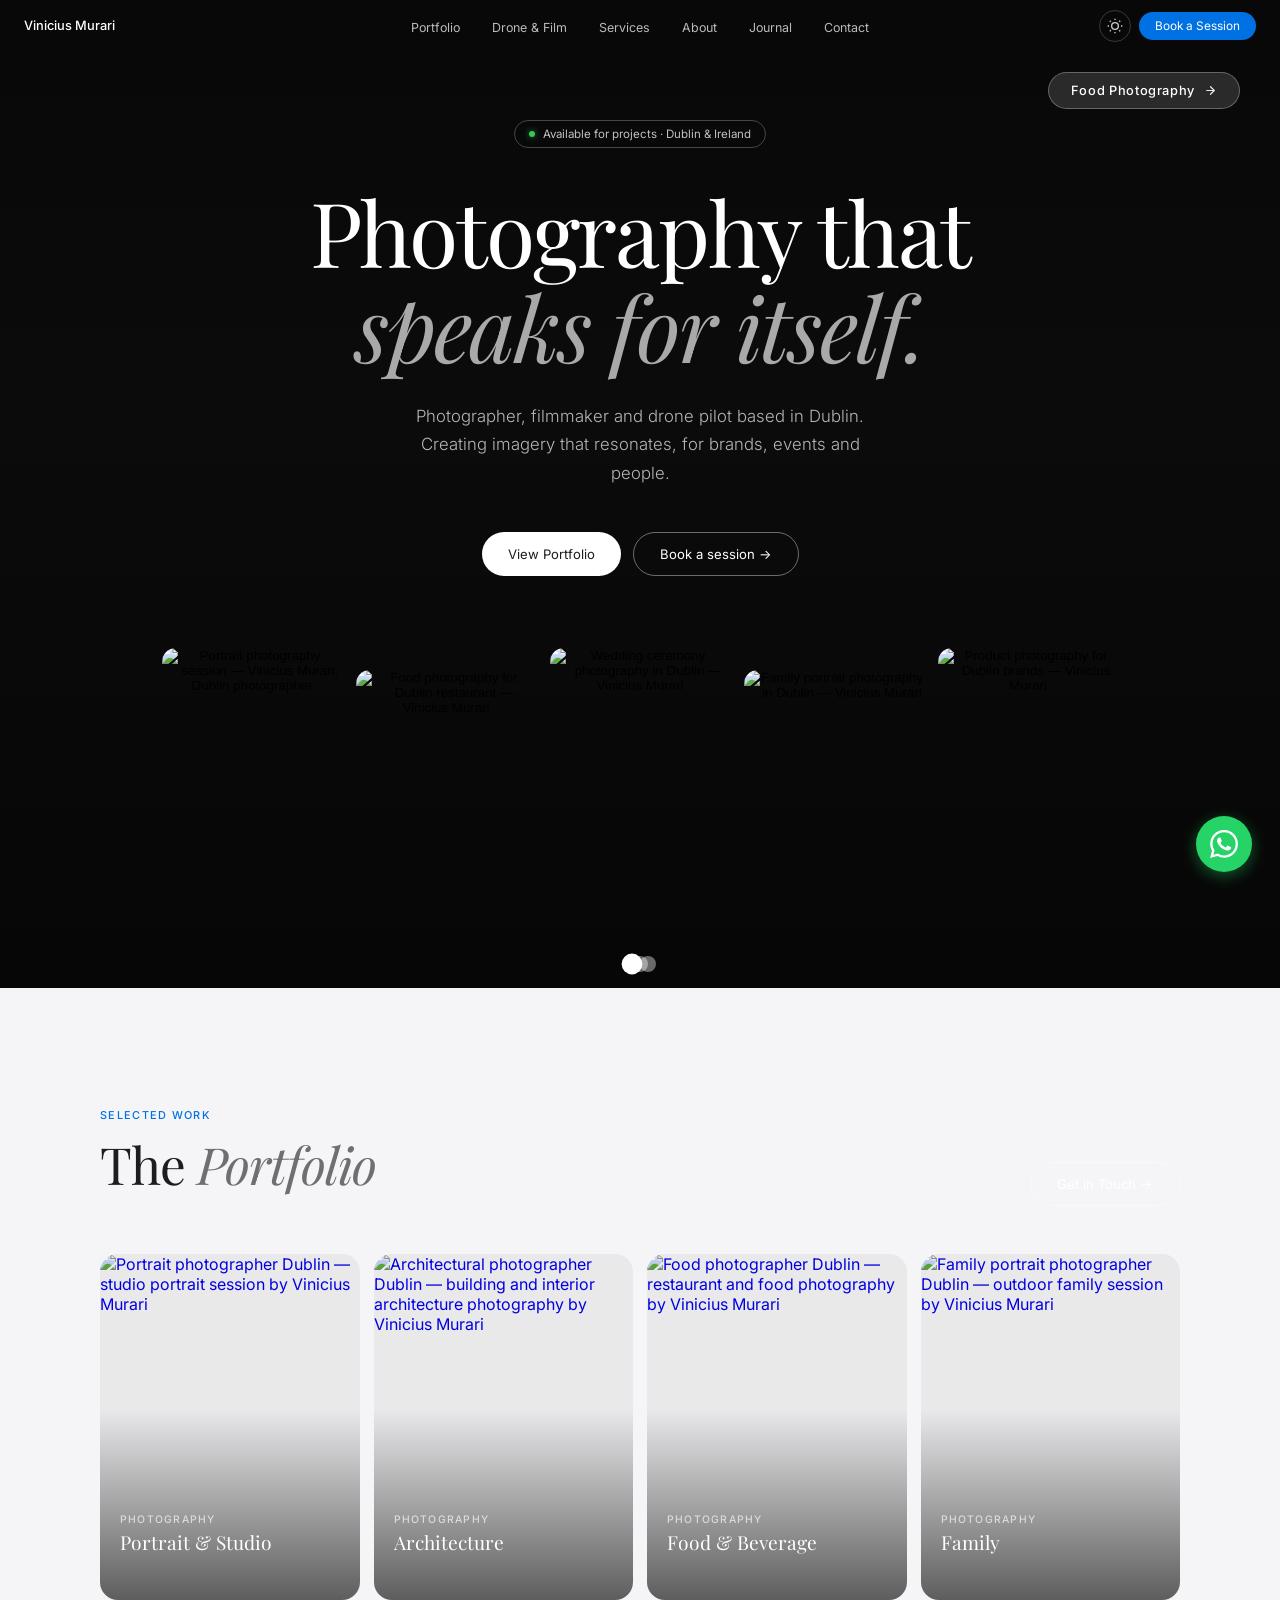
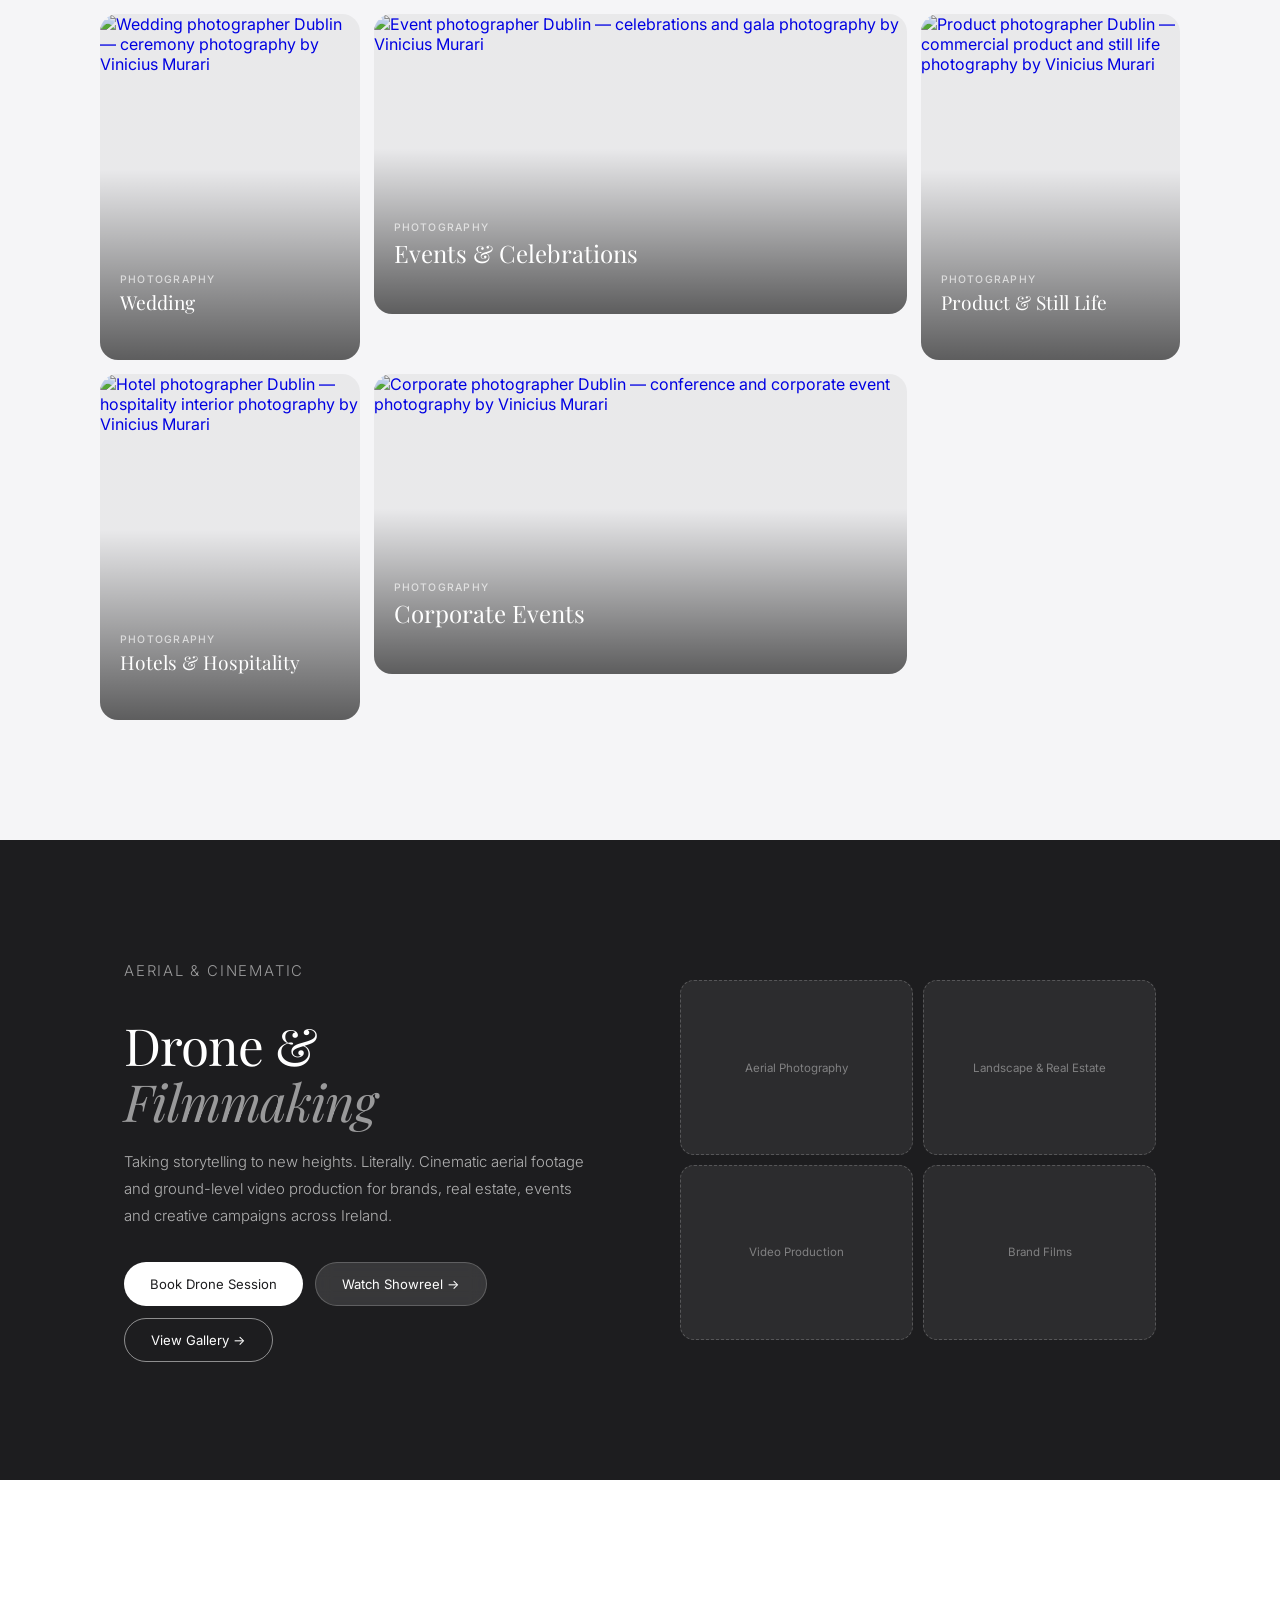
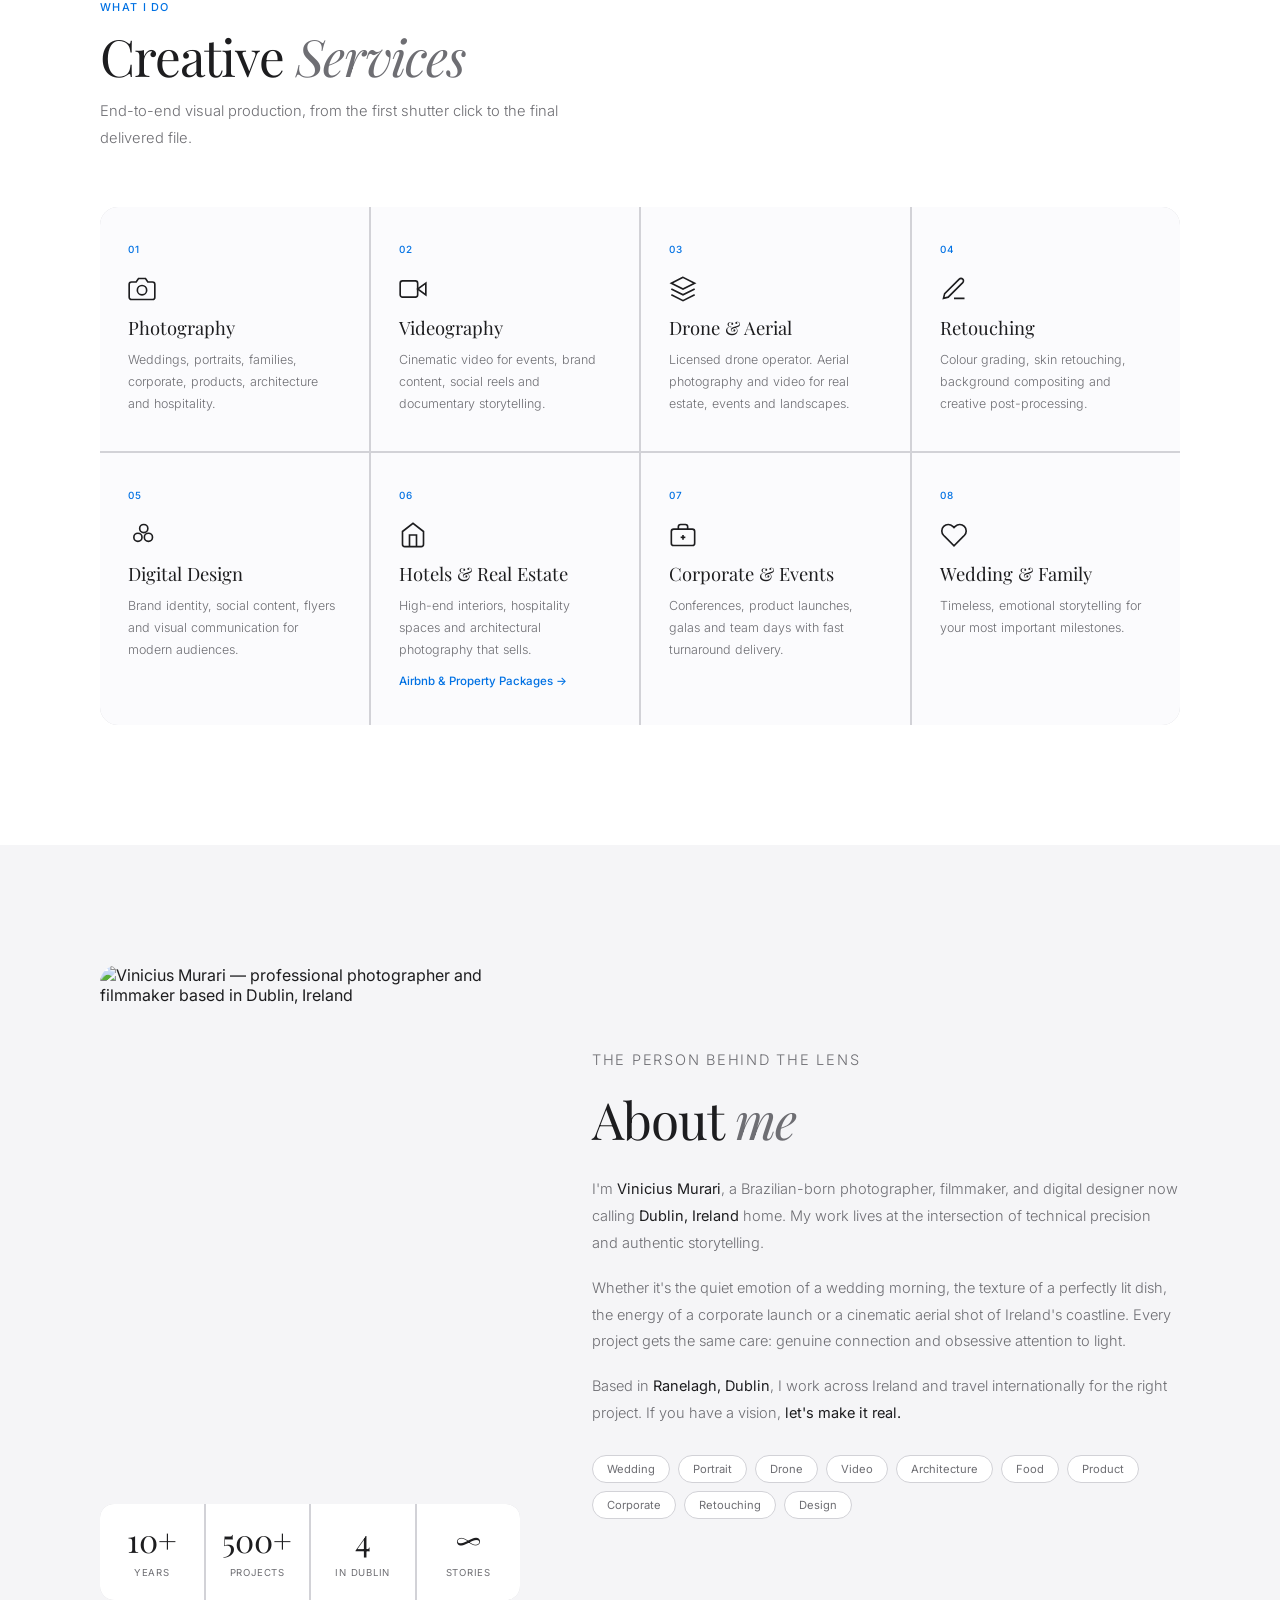
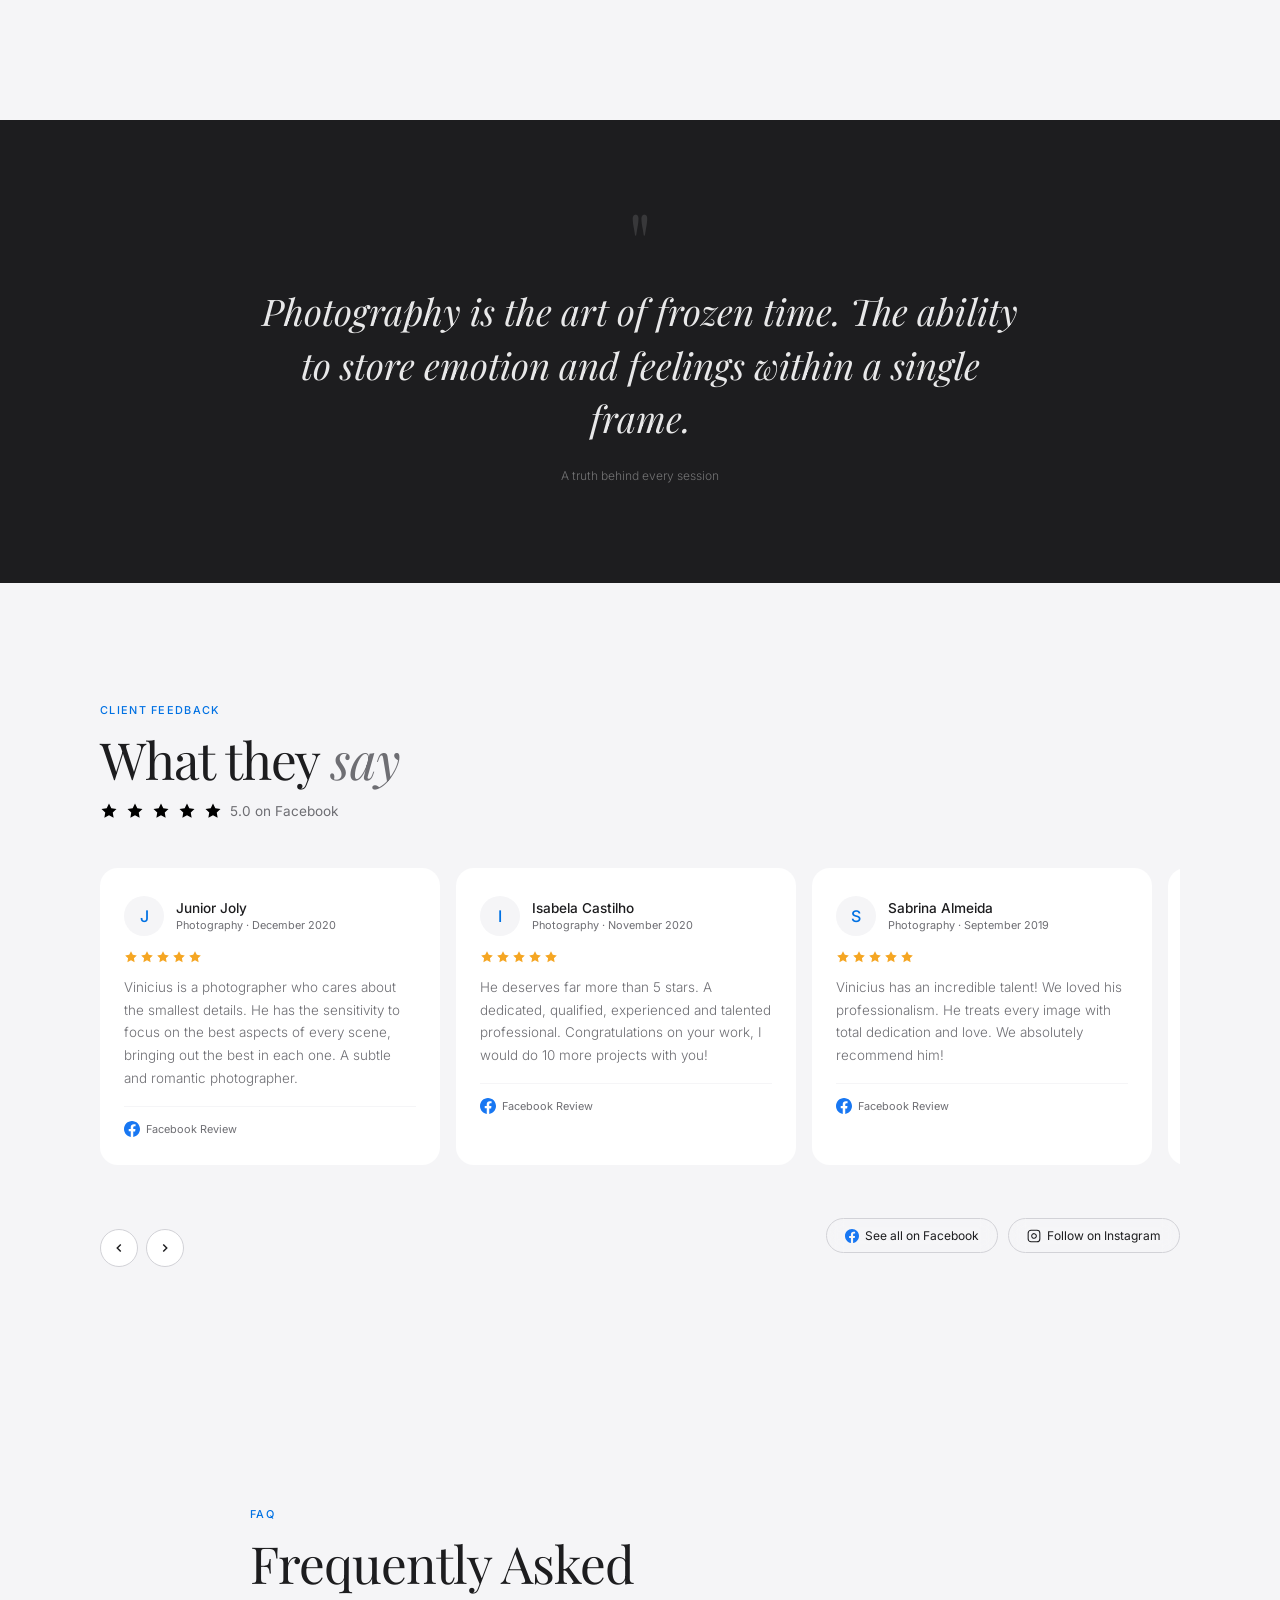
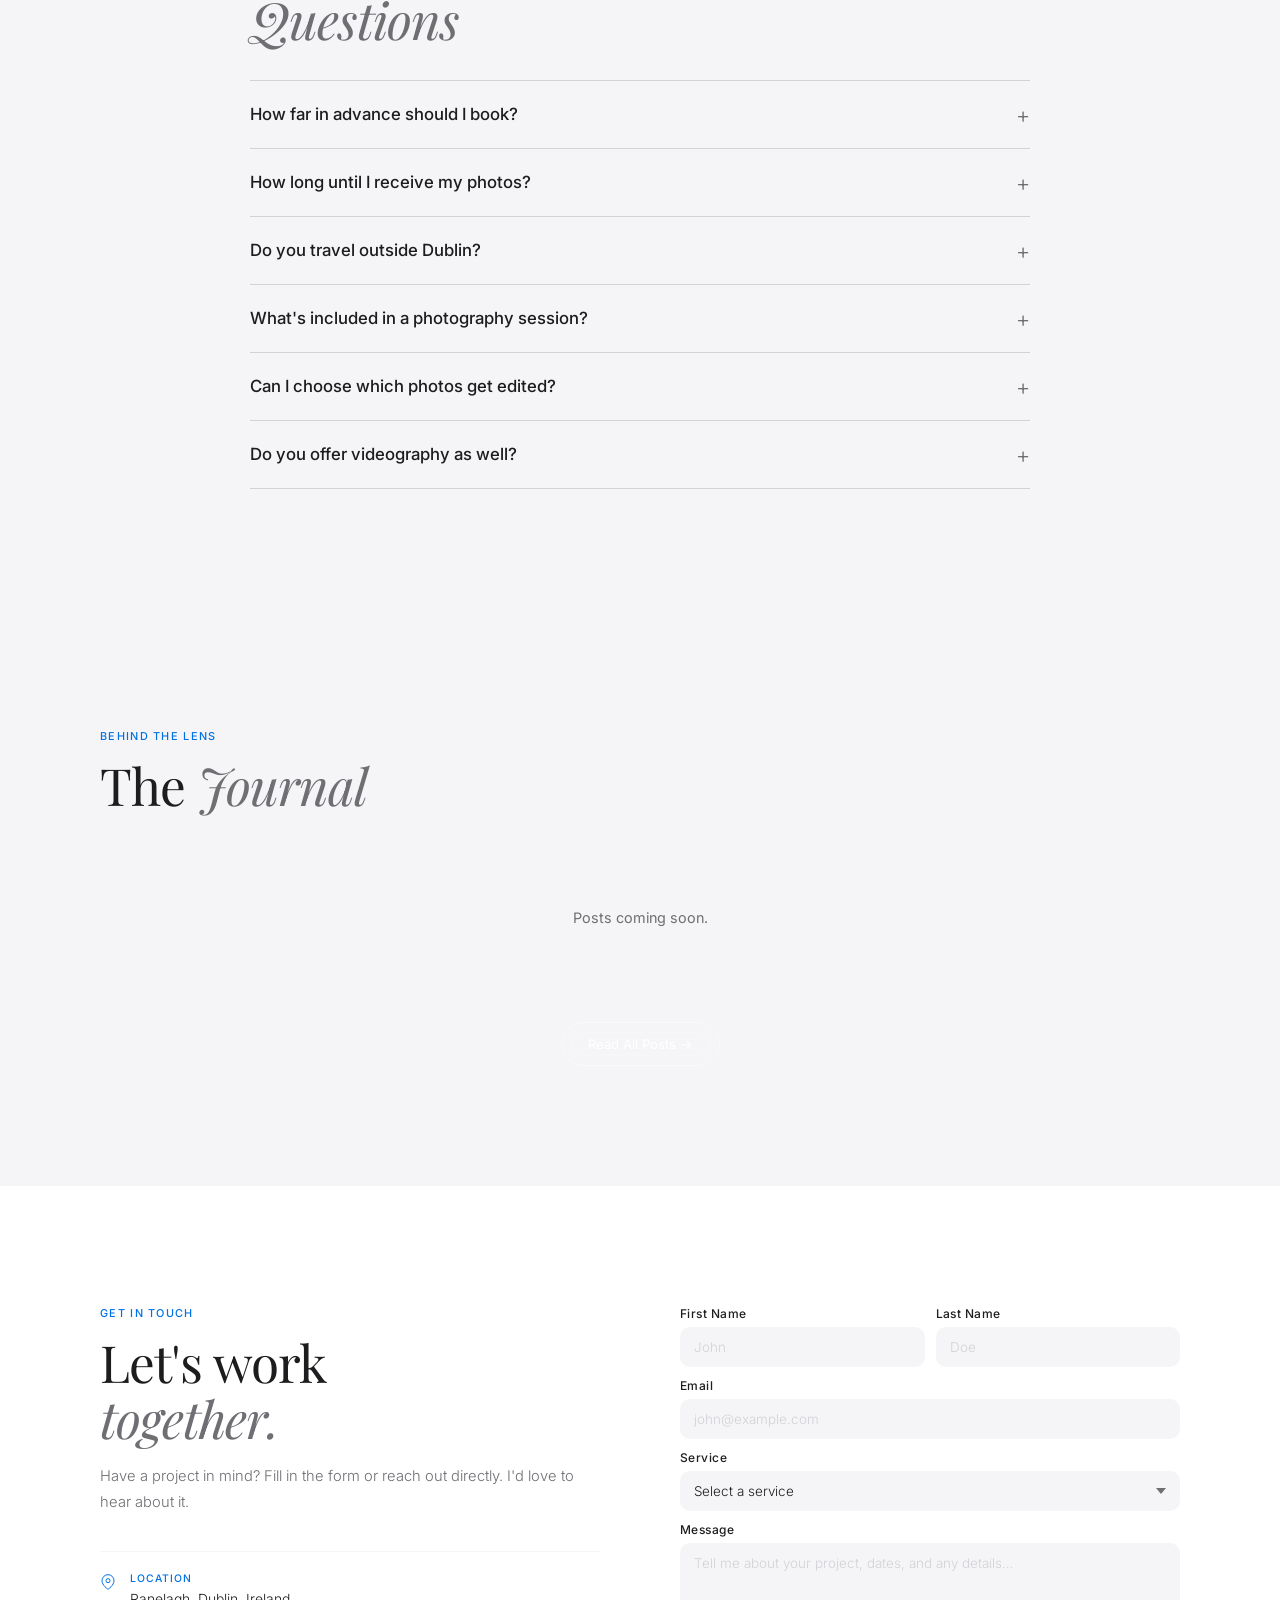
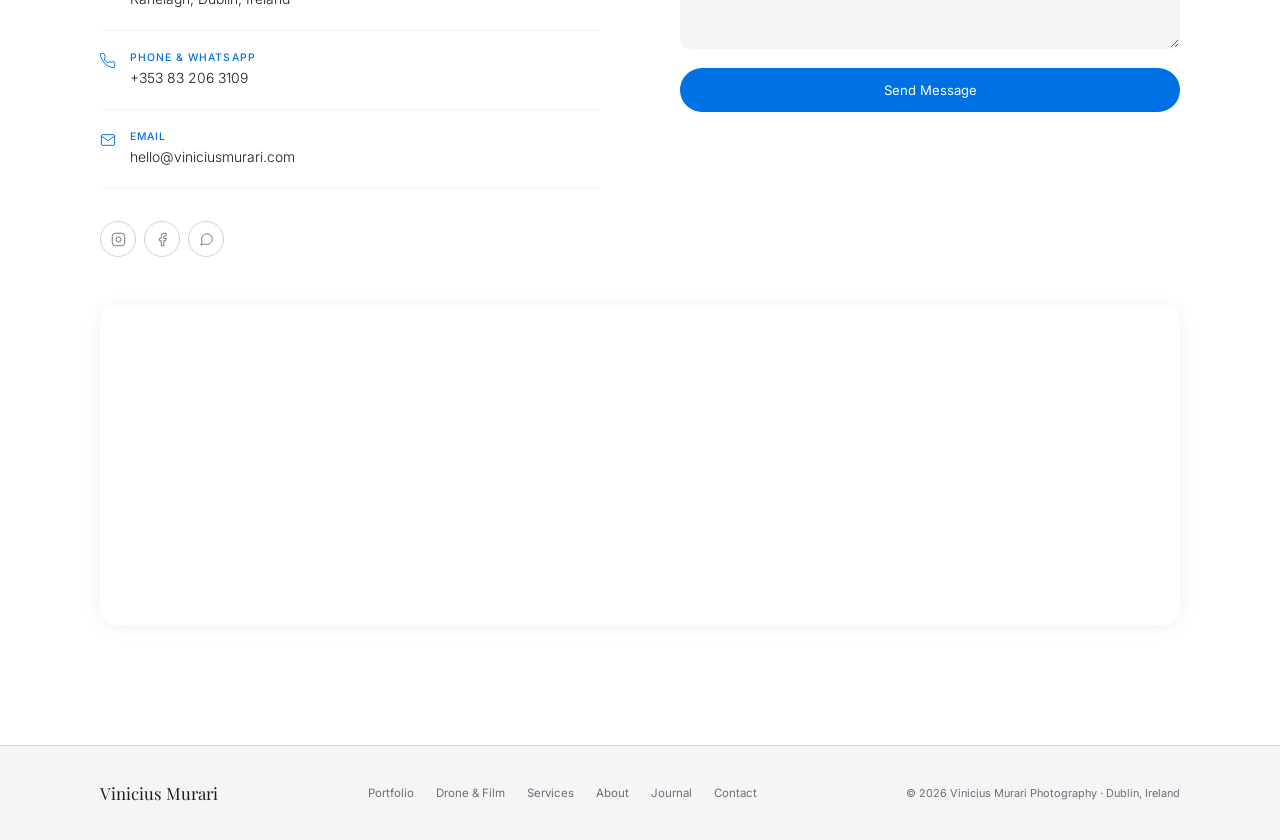
==== index.html @ aee2b080 "fix: saveSettings posts to /api/settings to update settings.json; applyCategoryCover runs after __se" ====
<!DOCTYPE html>
<html lang="en-IE">
<head>
  <meta charset="UTF-8"/>
  <meta name="viewport" content="width=device-width, initial-scale=1.0"/>
  <script>if(window.location.protocol==='file:')window.location.href='http://localhost:3000/'+window.location.hash;</script>

  <!-- ─── Primary SEO ─── -->
  <title>Portrait Photographer Dublin | Photography Services Ireland | Vinicius Murari</title>
  <meta name="description" content="Award-winning photographer in Dublin. Specialising in wedding photography, corporate events, portraits, drone & aerial, food and product photography across Ireland. Book your session today.">
  <meta name="keywords" content="photographer dublin, photography dublin, wedding photographer dublin, corporate photographer dublin, portrait photographer dublin, drone photographer dublin, food photographer dublin, product photography dublin, event photographer dublin, aerial photography ireland">
  <meta name="author" content="Vinicius Murari">
  <meta name="robots" content="index, follow, max-image-preview:large, max-snippet:-1, max-video-preview:-1">

  <!-- ─── Canonical & Language ─── -->
  <link rel="canonical" href="https://viniciusmurari.com/">
  <meta http-equiv="content-language" content="en-IE">
  <meta name="language" content="English">

  <!-- ─── Geo / Local SEO ─── -->
  <meta name="geo.region" content="IE-D">
  <meta name="geo.placename" content="Dublin, Ireland">
  <meta name="geo.position" content="53.3244;-6.2603">
  <meta name="ICBM" content="53.3244, -6.2603">

  <!-- ─── Open Graph ─── -->
  <meta property="og:type" content="website">
  <meta property="og:site_name" content="Vinicius Murari Photography">
  <meta property="og:title" content="Portrait Photographer Dublin | Photography Services Ireland | Vinicius Murari">
  <meta property="og:description" content="Award-winning photographer in Dublin. Wedding photography, corporate events, portraits, drone & aerial, food and product photography across Ireland.">
  <meta property="og:url" content="https://viniciusmurari.com/">
  <meta property="og:locale" content="en_IE">
  <meta property="og:image" content="https://res.cloudinary.com/dnocmwoub/image/upload/w_1200,h_630,c_fill,q_auto,f_jpg/hero/og_cover">
  <meta property="og:image:width" content="1200">
  <meta property="og:image:height" content="630">
  <meta property="og:image:alt" content="Vinicius Murari — Professional Photographer in Dublin">

  <!-- ─── Twitter Card ─── -->
  <meta name="twitter:card" content="summary_large_image">
  <meta name="twitter:site" content="@viniciusmurari">
  <meta name="twitter:title" content="Portrait Photographer Dublin | Photography Services Ireland | Vinicius Murari">
  <meta name="twitter:description" content="Award-winning photographer in Dublin. Wedding photography, corporate events, portraits, drone, food and product photography across Ireland.">
  <meta name="twitter:image" content="https://res.cloudinary.com/dnocmwoub/image/upload/w_1200,h_630,c_fill,q_auto,f_jpg/hero/og_cover">
  <meta name="twitter:image:alt" content="Vinicius Murari — Professional Photographer in Dublin">

  <!-- ─── Favicon ─── -->
  <link rel="icon" href="data:image/svg+xml,<svg xmlns='http://www.w3.org/2000/svg' viewBox='0 0 100 100'><text y='.9em' font-size='90'>📷</text></svg>">
  <link rel="apple-touch-icon" href="data:image/svg+xml,<svg xmlns='http://www.w3.org/2000/svg' viewBox='0 0 100 100'><text y='.9em' font-size='90'>📷</text></svg>">

  <!-- ─── Preconnect for external resources ─── -->
  <link rel="preconnect" href="https://fonts.googleapis.com">
  <link rel="preconnect" href="https://fonts.gstatic.com" crossorigin>
  <link rel="preconnect" href="https://res.cloudinary.com" crossorigin>
  <link rel="preconnect" href="https://buhuwnkljilyysyrdkxr.supabase.co" crossorigin>

  <!-- ─── Preload critical font ─── -->
  <link rel="preload" href="https://fonts.googleapis.com/css2?family=Playfair+Display:ital,wght@0,400;0,500;1,400;1,500&display=swap" as="style">

  <!-- ─── Fonts & Styles ─── -->
  <link href="https://fonts.googleapis.com/css2?family=Inter:wght@300;400;500&family=Playfair+Display:ital,wght@0,400;0,500;1,400;1,500&display=swap" rel="stylesheet">
  <link rel="stylesheet" href="styles.css?v=34">

  <!-- ─── JSON-LD Structured Data ─── -->

  <!-- LocalBusiness + ProfessionalService -->
<script type="application/ld+json">
{
  "@context": "https://schema.org",
  "@type": ["LocalBusiness", "ProfessionalService"],
  "@id": "https://viniciusmurari.com/#business",
  "name": "Vinicius Murari Photography",
  "description": "Professional photographer, filmmaker and drone pilot based in Dublin, Ireland. Specialising in wedding photography, corporate events, portraits, architecture, food and product photography.",
  "url": "https://viniciusmurari.com",
  "telephone": "+353832063109",
  "email": "hello@viniciusmurari.com",
  "address": {
    "@type": "PostalAddress",
    "streetAddress": "Ranelagh",
    "addressLocality": "Dublin",
    "addressRegion": "County Dublin",
    "postalCode": "D06",
    "addressCountry": "IE"
  },
  "geo": {
    "@type": "GeoCoordinates",
    "latitude": "53.3244",
    "longitude": "-6.2603"
  },
  "areaServed": [
    {"@type": "City", "name": "Dublin"},
    {"@type": "State", "name": "County Dublin"},
    {"@type": "Country", "name": "Ireland"}
  ],
  "image": [
    "https://res.cloudinary.com/dnocmwoub/image/upload/q_auto,f_jpg,w_1200,h_630,c_fill/portfolio/hero/1774804783769_food_photography-01",
    "https://res.cloudinary.com/dnocmwoub/image/upload/q_auto,f_jpg,w_1200,h_630,c_fill/portfolio/hero/1774805269339_31_Ranelagh_002"
  ],
  "logo": "https://res.cloudinary.com/dnocmwoub/image/upload/q_auto,f_jpg,w_400,h_400,c_fill/portfolio/hero/1774804783769_food_photography-01",
  "priceRange": "$$",
  "currenciesAccepted": "EUR",
  "paymentAccepted": "Bank transfer, Cash",
  "openingHoursSpecification": {
    "@type": "OpeningHoursSpecification",
    "dayOfWeek": ["Monday","Tuesday","Wednesday","Thursday","Friday","Saturday"],
    "opens": "09:00",
    "closes": "18:00"
  },
  "sameAs": [
    "https://www.instagram.com/viniciusmurari_photography",
    "https://www.facebook.com/estudioviniciusmurari"
  ],
  "aggregateRating": {
    "@type": "AggregateRating",
    "ratingValue": "5.0",
    "reviewCount": "21",
    "bestRating": "5",
    "worstRating": "1"
  },
  "review": [
    {
      "@type": "Review",
      "author": {"@type": "Person", "name": "Junior Joly"},
      "reviewRating": {"@type": "Rating", "ratingValue": "5", "bestRating": "5"},
      "reviewBody": "Vinicius is a photographer who cares about the smallest details. He has the sensitivity to focus on the best aspects of every scene, bringing out the best in each one."
    },
    {
      "@type": "Review",
      "author": {"@type": "Person", "name": "Isabela Castilho"},
      "reviewRating": {"@type": "Rating", "ratingValue": "5", "bestRating": "5"},
      "reviewBody": "He deserves far more than 5 stars — a dedicated, qualified, experienced and talented professional!"
    },
    {
      "@type": "Review",
      "author": {"@type": "Person", "name": "Sabrina Almeida"},
      "reviewRating": {"@type": "Rating", "ratingValue": "5", "bestRating": "5"},
      "reviewBody": "Vinicius has an incredible talent!! We loved his professionalism — he treats every image with total dedication and love!!"
    }
  ],
  "hasOfferCatalog": {
    "@type": "OfferCatalog",
    "name": "Photography & Filmmaking Services Dublin",
    "itemListElement": [
      {"@type": "Offer", "itemOffered": {"@type": "Service", "name": "Wedding Photography Dublin", "description": "Timeless wedding photography capturing your most important moments across Dublin and Ireland."}},
      {"@type": "Offer", "itemOffered": {"@type": "Service", "name": "Portrait Photography Dublin", "description": "Professional studio and outdoor portrait sessions in Dublin."}},
      {"@type": "Offer", "itemOffered": {"@type": "Service", "name": "Corporate Photographer Dublin", "description": "Conference, event, headshot and corporate photography in Dublin with fast turnaround."}},
      {"@type": "Offer", "itemOffered": {"@type": "Service", "name": "Architectural Photography Dublin", "description": "High-end interior and exterior architectural photography for Dublin properties and hotels."}},
      {"@type": "Offer", "itemOffered": {"@type": "Service", "name": "Food & Product Photography Dublin", "description": "Commercial food, beverage and product photography for Dublin restaurants and brands."}},
      {"@type": "Offer", "itemOffered": {"@type": "Service", "name": "Drone & Aerial Photography Ireland", "description": "Licensed drone operator offering aerial photography and video across Ireland."}},
      {"@type": "Offer", "itemOffered": {"@type": "Service", "name": "Videography & Filmmaking Dublin", "description": "Cinematic video production and brand filmmaking based in Dublin."}}
    ]
  }
}
</script>

  <!-- Person schema -->
<script type="application/ld+json">
{
  "@context": "https://schema.org",
  "@type": "Person",
  "@id": "https://viniciusmurari.com/#person",
  "name": "Vinicius Murari",
  "jobTitle": "Professional Photographer, Filmmaker & Drone Pilot",
  "hasOccupation": {
    "@type": "Occupation",
    "name": "Photographer",
    "occupationalCategory": "27-4021.00"
  },
  "description": "Brazilian-born photographer and filmmaker based in Ranelagh, Dublin, Ireland. Specialising in weddings, corporate events, portraits, architecture, food photography and aerial drone work.",
  "url": "https://viniciusmurari.com",
  "email": "hello@viniciusmurari.com",
  "telephone": "+353832063109",
  "image": "https://res.cloudinary.com/dnocmwoub/image/upload/q_auto,f_jpg,w_800,h_800,c_fill/portfolio/hero/1774804783769_food_photography-01",
  "address": {
    "@type": "PostalAddress",
    "addressLocality": "Ranelagh, Dublin",
    "addressCountry": "IE"
  },
  "knowsAbout": [
    "Wedding Photography",
    "Corporate Photography",
    "Portrait Photography",
    "Drone Photography",
    "Food Photography",
    "Architectural Photography",
    "Videography",
    "Photo Retouching"
  ],
  "sameAs": [
    "https://www.instagram.com/viniciusmurari_photography",
    "https://www.facebook.com/estudioviniciusmurari"
  ],
  "worksFor": {
    "@id": "https://viniciusmurari.com/#business"
  }
}
</script>

  <!-- BreadcrumbList -->
<script type="application/ld+json">
{
  "@context": "https://schema.org",
  "@type": "BreadcrumbList",
  "itemListElement": [
    {
      "@type": "ListItem",
      "position": 1,
      "name": "Home",
      "item": "https://viniciusmurari.com/"
    },
    {
      "@type": "ListItem",
      "position": 2,
      "name": "Portfolio",
      "item": "https://viniciusmurari.com/#portfolio"
    },
    {
      "@type": "ListItem",
      "position": 3,
      "name": "Services",
      "item": "https://viniciusmurari.com/#services"
    },
    {
      "@type": "ListItem",
      "position": 4,
      "name": "About",
      "item": "https://viniciusmurari.com/#about"
    },
    {
      "@type": "ListItem",
      "position": 5,
      "name": "Contact",
      "item": "https://viniciusmurari.com/#contact"
    }
  ]
}
</script>

  <!-- ImageGallery schema -->
<script type="application/ld+json">
{
  "@context": "https://schema.org",
  "@type": "ImageGallery",
  "name": "Photography Portfolio — Vinicius Murari Dublin",
  "description": "Portfolio of professional photography work by Vinicius Murari, covering weddings, corporate events, portraits, food, architecture and product photography in Dublin, Ireland.",
  "url": "https://viniciusmurari.com/#portfolio",
  "author": {
    "@id": "https://viniciusmurari.com/#person"
  },
  "image": [
    {
      "@type": "ImageObject",
      "url": "https://res.cloudinary.com/dnocmwoub/image/upload/w_1200,h_1600,c_fill,q_auto,f_auto/portfolio/smcxpwhicyr92upqo5gu.jpg",
      "name": "Wedding Photography Dublin",
      "description": "Wedding ceremony photography in Dublin by Vinicius Murari"
    },
    {
      "@type": "ImageObject",
      "url": "https://res.cloudinary.com/dnocmwoub/image/upload/w_1200,h_1600,c_fill,q_auto,f_auto/portfolio/m6dt0euigwuopfbsux3o.jpg",
      "name": "Portrait Photography Dublin",
      "description": "Studio portrait photography session in Dublin by Vinicius Murari"
    },
    {
      "@type": "ImageObject",
      "url": "https://res.cloudinary.com/dnocmwoub/image/upload/w_1400,h_788,c_fill,q_auto,f_auto/portfolio/gee7yhquzzvovwxl37zb.jpg",
      "name": "Corporate Event Photography Dublin",
      "description": "Corporate event and conference photography in Dublin by Vinicius Murari"
    }
  ]
}
</script>

<!-- FAQPage -->
<script type="application/ld+json">
{
  "@context": "https://schema.org",
  "@type": "FAQPage",
  "mainEntity": [
    {"@type": "Question", "name": "How far in advance should I book?", "acceptedAnswer": {"@type": "Answer", "text": "For weddings, I recommend booking 6-12 months ahead. For portraits, corporate events and other sessions, 2-4 weeks is usually sufficient."}},
    {"@type": "Question", "name": "How long until I receive my photos?", "acceptedAnswer": {"@type": "Answer", "text": "Turnaround time is typically 2-3 weeks for portraits and events, and 4-6 weeks for weddings. Rush delivery is available on request."}},
    {"@type": "Question", "name": "Do you travel outside Dublin?", "acceptedAnswer": {"@type": "Answer", "text": "Absolutely! I cover all of Ireland and travel internationally for destination weddings and projects."}},
    {"@type": "Question", "name": "What's included in a photography session?", "acceptedAnswer": {"@type": "Answer", "text": "Every session includes a pre-shoot consultation, the photo session itself, professional editing, and delivery via a private online gallery."}},
    {"@type": "Question", "name": "Do you offer videography as well?", "acceptedAnswer": {"@type": "Answer", "text": "Yes, I offer photography and videography services including drone/aerial footage. Combo packages are available."}}
  ]
}
</script>

</head>
<body>
<!-- ─── SVG Symbol Sprite (hidden) ─── -->
<svg xmlns="http://www.w3.org/2000/svg" style="display:none" aria-hidden="true">
  <symbol id="ico-star" viewBox="0 0 24 24"><path d="M12 2l3.09 6.26L22 9.27l-5 4.87 1.18 6.88L12 17.77l-6.18 3.25L7 14.14 2 9.27l6.91-1.01L12 2z"/></symbol>
  <symbol id="ico-facebook" viewBox="0 0 24 24"><path d="M24 12.07C24 5.41 18.63 0 12 0S0 5.4 0 12.07C0 18.1 4.39 23.1 10.13 24v-8.44H7.08v-3.49h3.04V9.41c0-3.02 1.8-4.7 4.54-4.7 1.31 0 2.68.24 2.68.24v2.97h-1.5c-1.5 0-1.96.93-1.96 1.89v2.26h3.32l-.53 3.5h-2.8V24C19.62 23.1 24 18.1 24 12.07z"/></symbol>
</svg>

<a href="#portfolio" class="skip-link">Skip to content</a>

<!-- ─── Page Loader ─── -->
<div id="pageLoader">
  <div class="loader-inner">
    <div class="loader-name">Vinicius Murari</div>
    <div class="loader-bar"><div class="loader-progress"></div></div>
  </div>
</div>

<!-- ─── Scroll to Top ─── -->
<button id="scrollTop" aria-label="Scroll to top">
  <svg width="16" height="16" viewBox="0 0 24 24" fill="none" stroke="currentColor" stroke-width="2.5"><polyline points="18 15 12 9 6 15"/></svg>
</button>

<!-- ─── Edit Bar (shown in edit mode) ─── -->
<div id="editBar">
  <div class="editbar-left">
    <strong>✏️ Edit Mode</strong>
    <span>Click any text to edit · Click a portfolio card to manage photos</span>
  </div>
  <div class="editbar-right">
    <button class="eb-btn eb-save" id="ebSave">Save Changes</button>
    <button class="eb-btn eb-exit" id="ebExit">Exit</button>
  </div>
</div>

<!-- ─── Edit Toggle Button ─── -->
<button id="editToggle" title="Edit site content">✏️ Edit Site</button>

<!-- ─── Nav ─── -->
<nav id="nav" aria-label="Main navigation">
  <a href="#" class="nav-logo">Vinicius Murari</a>
  <ul class="nav-links" id="navLinks">
    <li><a href="#portfolio" onclick="closeNav()">Portfolio</a></li>
    <li><a href="#drone" onclick="closeNav()">Drone & Film</a></li>
    <li><a href="#services" onclick="closeNav()">Services</a></li>
    <li><a href="#about" onclick="closeNav()">About</a></li>
    <li><a href="#journal" onclick="closeNav()">Journal</a></li>
    <li><a href="#contact" onclick="closeNav()">Contact</a></li>
  </ul>
  <div class="nav-right">
    <button id="darkToggle" class="nav-dark-toggle" aria-label="Toggle dark mode" title="Toggle dark mode">
      <svg class="icon-sun" width="16" height="16" viewBox="0 0 24 24" fill="none" stroke="currentColor" stroke-width="2"><circle cx="12" cy="12" r="5"/><line x1="12" y1="1" x2="12" y2="3"/><line x1="12" y1="21" x2="12" y2="23"/><line x1="4.22" y1="4.22" x2="5.64" y2="5.64"/><line x1="18.36" y1="18.36" x2="19.78" y2="19.78"/><line x1="1" y1="12" x2="3" y2="12"/><line x1="21" y1="12" x2="23" y2="12"/><line x1="4.22" y1="19.78" x2="5.64" y2="18.36"/><line x1="18.36" y1="5.64" x2="19.78" y2="4.22"/></svg>
      <svg class="icon-moon" width="16" height="16" viewBox="0 0 24 24" fill="none" stroke="currentColor" stroke-width="2"><path d="M21 12.79A9 9 0 1 1 11.21 3 7 7 0 0 0 21 12.79z"/></svg>
    </button>
    <a href="#contact" class="nav-cta">Book a Session</a>
    <button class="nav-burger" onclick="toggleNav()" aria-label="Menu" aria-expanded="false" aria-controls="navLinks">
      <span></span><span></span><span></span>
    </button>
  </div>
</nav>

<main>

<!-- ─── Hero ─── -->
<section id="hero" aria-label="Hero — Photographer in Dublin">
  <!-- Slideshow layers (hidden by default, activated by JS when slides configured) -->
  <div id="heroSlides" class="hero-slides"></div>
  <video id="heroVideo" class="hero-video" muted loop playsinline autoplay style="display:none"></video>
  <div class="hero-overlay"></div>
  <div class="hero-dots" id="heroDots"></div>
  <div id="heroCta" style="display:none"></div>

  <div class="hero-pill" id="heroPill">
    <span class="dot"></span><span id="heroPillText" data-edit="heroPill" contenteditable="false">Available for projects · Dublin &amp; Ireland</span>
  </div>
  <h1 id="heroHeadline" data-edit="heroHeadline" contenteditable="false">Photography that<br><em>speaks for itself.</em></h1>
  <p class="hero-sub" id="heroSub" data-edit="heroSub" contenteditable="false">Photographer, filmmaker and drone pilot based in Dublin. Creating imagery that resonates, for brands, events and people.</p>
  <div class="hero-btns">
    <a href="#portfolio" class="btn btn-fill">View Portfolio</a>
    <a href="#contact"   class="btn btn-ghost">Book a session →</a>
  </div>
  <div class="hero-strip">
    <button class="strip-card" data-gallery="portrait" aria-label="View Portrait gallery">
      <img src="https://res.cloudinary.com/dnocmwoub/image/upload/w_380,h_540,c_fill,q_auto,f_auto/portfolio/m6dt0euigwuopfbsux3o.jpg" alt="Portrait photography session — Vinicius Murari, Dublin photographer" loading="eager" fetchpriority="high">
      <span class="strip-label">Portrait</span>
    </button>
    <button class="strip-card" data-gallery="food" aria-label="View Food gallery">
      <img src="https://res.cloudinary.com/dnocmwoub/image/upload/w_380,h_540,c_fill,q_auto,f_auto/portfolio/dkfavej4kcwzegwdqc3l.jpg" alt="Food photography for Dublin restaurant — Vinicius Murari" loading="lazy">
      <span class="strip-label">Food</span>
    </button>
    <button class="strip-card" data-gallery="wedding" aria-label="View Wedding gallery">
      <img src="https://res.cloudinary.com/dnocmwoub/image/upload/w_380,h_540,c_fill,q_auto,f_auto/portfolio/smcxpwhicyr92upqo5gu.jpg" alt="Wedding ceremony photography in Dublin — Vinicius Murari" loading="lazy">
      <span class="strip-label">Wedding</span>
    </button>
    <button class="strip-card" data-gallery="family" aria-label="View Family gallery">
      <img src="https://res.cloudinary.com/dnocmwoub/image/upload/w_380,h_540,c_fill,q_auto,f_auto/portfolio/tufsx6cbuue7q23zpev8.jpg" alt="Family portrait photography in Dublin — Vinicius Murari" loading="lazy">
      <span class="strip-label">Family</span>
    </button>
    <button class="strip-card" data-gallery="product" aria-label="View Product gallery">
      <img src="https://res.cloudinary.com/dnocmwoub/image/upload/w_380,h_540,c_fill,q_auto,f_auto/portfolio/clkekpuyretdvsbq10ff.jpg" alt="Product photography for Dublin brands — Vinicius Murari" loading="lazy">
      <span class="strip-label">Product</span>
    </button>
  </div>
</section>

<!-- ─── Portfolio Categories ─── -->
<section id="portfolio" class="sec" aria-label="Photography portfolio">
  <div class="inner">
    <div class="p-head rev">
      <div>
        <p class="eyebrow">Selected Work</p>
        <h2>The <em>Portfolio</em></h2>
      </div>
      <a href="#contact" class="btn btn-ghost" style="flex-shrink:0">Get in Touch →</a>
    </div>
    <div class="cat-grid rev d1">

      <a href="#" class="cat-card" data-gallery="wedding" aria-label="View wedding photography gallery">
        <img src="https://res.cloudinary.com/dnocmwoub/image/upload/w_800,h_1066,c_fill,q_auto,f_auto/portfolio/smcxpwhicyr92upqo5gu.jpg" alt="Wedding photographer Dublin — ceremony photography by Vinicius Murari" loading="lazy">
        <div class="cat-overlay">
          <span class="cat-label">Photography</span>
          <div class="cat-name">Wedding</div>
          <span class="cat-arrow">View Gallery →</span>
        </div>
      </a>

      <a href="#" class="cat-card" data-gallery="portrait" aria-label="View portrait and studio photography gallery">
        <img src="https://res.cloudinary.com/dnocmwoub/image/upload/w_800,h_1066,c_fill,q_auto,f_auto/portfolio/m6dt0euigwuopfbsux3o.jpg" alt="Portrait photographer Dublin — studio portrait session by Vinicius Murari" loading="lazy">
        <div class="cat-overlay">
          <span class="cat-label">Photography</span>
          <div class="cat-name">Portrait &amp; Studio</div>
          <span class="cat-arrow">View Gallery →</span>
        </div>
      </a>

      <a href="#" class="cat-card" data-gallery="food" aria-label="View food and beverage photography gallery">
        <img src="https://res.cloudinary.com/dnocmwoub/image/upload/w_800,h_1066,c_fill,q_auto,f_auto/portfolio/dkfavej4kcwzegwdqc3l.jpg" alt="Food photographer Dublin — restaurant and food photography by Vinicius Murari" loading="lazy">
        <div class="cat-overlay">
          <span class="cat-label">Photography</span>
          <div class="cat-name">Food &amp; Beverage</div>
          <span class="cat-arrow">View Gallery →</span>
        </div>
      </a>

      <a href="#" class="cat-card" data-gallery="family" aria-label="View family photography gallery">
        <img src="https://res.cloudinary.com/dnocmwoub/image/upload/w_800,h_1066,c_fill,q_auto,f_auto/portfolio/kp4w1meyysg91j4wbg82.png" alt="Family portrait photographer Dublin — outdoor family session by Vinicius Murari" loading="lazy">
        <div class="cat-overlay">
          <span class="cat-label">Photography</span>
          <div class="cat-name">Family</div>
          <span class="cat-arrow">View Gallery →</span>
        </div>
      </a>

      <a href="#" class="cat-card wide" data-gallery="events" aria-label="View events and celebrations photography gallery">
        <img src="https://res.cloudinary.com/dnocmwoub/image/upload/w_1400,h_788,c_fill,q_auto,f_auto/portfolio/d4qimnatvxsqopcqmg88.jpg" alt="Event photographer Dublin — celebrations and gala photography by Vinicius Murari" loading="lazy">
        <div class="cat-overlay">
          <span class="cat-label">Photography</span>
          <div class="cat-name">Events &amp; Celebrations</div>
          <span class="cat-arrow">View Gallery →</span>
        </div>
      </a>

      <a href="#" class="cat-card" data-gallery="product" aria-label="View product and still life photography gallery">
        <img src="https://res.cloudinary.com/dnocmwoub/image/upload/w_800,h_1066,c_fill,q_auto,f_auto/portfolio/clkekpuyretdvsbq10ff.jpg" alt="Product photographer Dublin — commercial product and still life photography by Vinicius Murari" loading="lazy">
        <div class="cat-overlay">
          <span class="cat-label">Photography</span>
          <div class="cat-name">Product &amp; Still Life</div>
          <span class="cat-arrow">View Gallery →</span>
        </div>
      </a>

      <a href="#" class="cat-card" data-gallery="hotels" aria-label="View hotels and hospitality photography gallery">
        <img src="https://res.cloudinary.com/dnocmwoub/image/upload/w_800,h_1066,c_fill,q_auto,f_auto/portfolio/hero/1774805269339_31_Ranelagh_002" alt="Hotel photographer Dublin — hospitality interior photography by Vinicius Murari" loading="lazy">
        <div class="cat-overlay">
          <span class="cat-label">Photography</span>
          <div class="cat-name">Hotels &amp; Hospitality</div>
          <span class="cat-arrow">View Gallery →</span>
        </div>
      </a>

      <a href="#" class="cat-card wide" data-gallery="corporate" aria-label="View corporate events photography gallery">
        <img src="https://res.cloudinary.com/dnocmwoub/image/upload/w_1400,h_788,c_fill,q_auto,f_auto/portfolio/gee7yhquzzvovwxl37zb.jpg" alt="Corporate photographer Dublin — conference and corporate event photography by Vinicius Murari" loading="lazy">
        <div class="cat-overlay">
          <span class="cat-label">Photography</span>
          <div class="cat-name">Corporate Events</div>
          <span class="cat-arrow">View Gallery →</span>
        </div>
      </a>

      <a href="#" class="cat-card" data-gallery="architecture" aria-label="View architecture photography gallery">
        <img src="https://res.cloudinary.com/dnocmwoub/image/upload/w_800,h_1066,c_fill,q_auto,f_auto/portfolio/hero/1774805269339_31_Ranelagh_002" alt="Architectural photographer Dublin — building and interior architecture photography by Vinicius Murari" loading="lazy">
        <div class="cat-overlay">
          <span class="cat-label">Photography</span>
          <div class="cat-name">Architecture</div>
          <span class="cat-arrow">View Gallery →</span>
        </div>
      </a>

    </div>
  </div>
</section>

<!-- ─── Drone & Film ─── -->
<section id="drone" aria-label="Drone and filmmaking services">
  <div class="drone-bg"></div>
  <div class="drone-inner">
    <div class="drone-text rev">
      <p class="eyebrow" style="color:rgba(255,255,255,0.55)">Aerial &amp; Cinematic</p>
      <h2>Drone &amp;<br><em>Filmmaking</em></h2>
      <p>Taking storytelling to new heights. Literally. Cinematic aerial footage and ground-level video production for brands, real estate, events and creative campaigns across Ireland.</p>
      <div class="drone-btns">
        <a href="#contact" class="btn btn-white-fill">Book Drone Session</a>
        <a href="#" class="btn btn-white" id="showreelBtn">Watch Showreel →</a>
        <button class="btn btn-white-outline" onclick="openGallery('drone')">View Gallery →</button>
      </div>
    </div>
    <div class="drone-cards rev d2" id="dronePreviewGrid">
      <!-- injected by JS from Supabase -->
    </div>
  </div>
</section>

<!-- ─── Services ─── -->
<section id="services" class="sec" aria-label="Photography and filmmaking services in Dublin">
  <div class="inner">
    <div class="svc-top rev">
      <p class="eyebrow">What I Do</p>
      <h2>Creative <em>Services</em></h2>
      <p class="body-t">End-to-end visual production, from the first shutter click to the final delivered file.</p>
    </div>
    <div class="svc-grid rev d1">
      <div class="sc">
        <div class="sc-num">01</div>
        <svg class="sc-ico" viewBox="0 0 24 24" fill="none" stroke="currentColor" stroke-width="1.4"><path d="M23 19a2 2 0 01-2 2H3a2 2 0 01-2-2V8a2 2 0 012-2h4l2-3h6l2 3h4a2 2 0 012 2z"/><circle cx="12" cy="13" r="4"/></svg>
        <h3>Photography</h3>
        <p>Weddings, portraits, families, corporate, products, architecture and hospitality.</p>
      </div>
      <div class="sc">
        <div class="sc-num">02</div>
        <svg class="sc-ico" viewBox="0 0 24 24" fill="none" stroke="currentColor" stroke-width="1.4"><polygon points="23 7 16 12 23 17 23 7"/><rect x="1" y="5" width="15" height="14" rx="2"/></svg>
        <h3>Videography</h3>
        <p>Cinematic video for events, brand content, social reels and documentary storytelling.</p>
      </div>
      <div class="sc">
        <div class="sc-num">03</div>
        <svg class="sc-ico" viewBox="0 0 24 24" fill="none" stroke="currentColor" stroke-width="1.4"><path d="M12 2L2 7l10 5 10-5-10-5z"/><path d="M2 17l10 5 10-5"/><path d="M2 12l10 5 10-5"/></svg>
        <h3>Drone &amp; Aerial</h3>
        <p>Licensed drone operator. Aerial photography and video for real estate, events and landscapes.</p>
      </div>
      <div class="sc">
        <div class="sc-num">04</div>
        <svg class="sc-ico" viewBox="0 0 24 24" fill="none" stroke="currentColor" stroke-width="1.4"><path d="M12 20h9"/><path d="M16.5 3.5a2.121 2.121 0 013 3L7 19l-4 1 1-4L16.5 3.5z"/></svg>
        <h3>Retouching</h3>
        <p>Colour grading, skin retouching, background compositing and creative post-processing.</p>
      </div>
      <div class="sc">
        <div class="sc-num">05</div>
        <svg class="sc-ico" viewBox="0 0 24 24" fill="none" stroke="currentColor" stroke-width="1.4"><circle cx="13.5" cy="6.5" r="3.5"/><circle cx="17.5" cy="14" r="3.5"/><circle cx="8.5" cy="14" r="3.5"/></svg>
        <h3>Digital Design</h3>
        <p>Brand identity, social content, flyers and visual communication for modern audiences.</p>
      </div>
      <div class="sc">
        <div class="sc-num">06</div>
        <svg class="sc-ico" viewBox="0 0 24 24" fill="none" stroke="currentColor" stroke-width="1.4"><path d="M3 9l9-7 9 7v11a2 2 0 01-2 2H5a2 2 0 01-2-2z"/><polyline points="9 22 9 12 15 12 15 22"/></svg>
        <h3>Hotels &amp; Real Estate</h3>
        <p>High-end interiors, hospitality spaces and architectural photography that sells.</p>
        <a href="/airbnb-photography" target="_blank" rel="noopener" class="sc-link">Airbnb &amp; Property Packages →</a>
      </div>
      <div class="sc">
        <div class="sc-num">07</div>
        <svg class="sc-ico" viewBox="0 0 24 24" fill="none" stroke="currentColor" stroke-width="1.4"><rect x="2" y="7" width="20" height="14" rx="2"/><path d="M16 7V5a2 2 0 00-2-2h-4a2 2 0 00-2 2v2"/><line x1="12" y1="12" x2="12" y2="16"/><line x1="10" y1="14" x2="14" y2="14"/></svg>
        <h3>Corporate &amp; Events</h3>
        <p>Conferences, product launches, galas and team days with fast turnaround delivery.</p>
      </div>
      <div class="sc">
        <div class="sc-num">08</div>
        <svg class="sc-ico" viewBox="0 0 24 24" fill="none" stroke="currentColor" stroke-width="1.4"><path d="M20.84 4.61a5.5 5.5 0 00-7.78 0L12 5.67l-1.06-1.06a5.5 5.5 0 00-7.78 7.78l1.06 1.06L12 21.23l7.78-7.78 1.06-1.06a5.5 5.5 0 000-7.78z"/></svg>
        <h3>Wedding &amp; Family</h3>
        <p>Timeless, emotional storytelling for your most important milestones.</p>
      </div>
    </div>
  </div>
</section>

<!-- ─── About ─── -->
<section id="about" class="sec sec--gray" aria-label="About Vinicius Murari — Dublin photographer">
  <div class="inner">
    <div class="about-g">
      <div class="rev">
        <div class="a-photo">
          <img id="aboutPhoto" src="https://res.cloudinary.com/dnocmwoub/image/upload/w_600,h_800,c_fill,q_auto,f_auto/portfolio/about-profile" alt="Vinicius Murari — professional photographer and filmmaker based in Dublin, Ireland" loading="lazy">
        </div>
        <div class="a-stats">
          <div class="a-stat"><strong id="stat1Val" data-edit="stat1Val" contenteditable="false">10+</strong><span id="stat1Lbl" data-edit="stat1Lbl" contenteditable="false">Years</span></div>
          <div class="a-stat"><strong id="stat2Val" data-edit="stat2Val" contenteditable="false">500+</strong><span id="stat2Lbl" data-edit="stat2Lbl" contenteditable="false">Projects</span></div>
          <div class="a-stat"><strong id="stat3Val" data-edit="stat3Val" contenteditable="false">4+</strong><span id="stat3Lbl" data-edit="stat3Lbl" contenteditable="false">Years in Dublin</span></div>
          <div class="a-stat"><strong id="stat4Val" data-edit="stat4Val" contenteditable="false">∞</strong><span id="stat4Lbl" data-edit="stat4Lbl" contenteditable="false">Stories</span></div>
        </div>
      </div>
      <div class="a-text rev d2">
        <p class="eyebrow">The Person Behind the Lens</p>
        <h2 style="margin-bottom:28px">About <em>me</em></h2>
        <p id="aboutText1" data-edit="aboutText1" contenteditable="false">I'm <strong>Vinicius Murari</strong>, a Brazilian-born photographer, filmmaker, and digital designer now calling <strong>Dublin, Ireland</strong> home. My work lives at the intersection of technical precision and authentic storytelling.</p>
        <p id="aboutText2" data-edit="aboutText2" contenteditable="false">Whether it's the quiet emotion of a wedding morning, the texture of a perfectly lit dish, the energy of a corporate launch or a cinematic aerial shot of Ireland's coastline. Every project gets the same care: genuine connection and obsessive attention to light.</p>
        <p id="aboutText3" data-edit="aboutText3" contenteditable="false">Based in <strong>Ranelagh, Dublin</strong>, I work across Ireland and travel internationally for the right project. If you have a vision, <strong>let's make it real.</strong></p>
        <div class="tags">
          <span class="tag">Wedding</span>
          <span class="tag">Portrait</span>
          <span class="tag">Drone</span>
          <span class="tag">Video</span>
          <span class="tag">Architecture</span>
          <span class="tag">Food</span>
          <span class="tag">Product</span>
          <span class="tag">Corporate</span>
          <span class="tag">Retouching</span>
          <span class="tag">Design</span>
        </div>
      </div>
    </div>
  </div>
</section>

<!-- ─── Quote Band ─── -->
<section id="qband">
  <div class="qinner rev">
    <div class="qmark">"</div>
    <p class="qtext" id="quoteText" data-edit="quote" contenteditable="false">Photography is the art of frozen time. The ability to store emotion and feelings within a single frame.</p>
    <p class="qsource">A truth behind every session</p>
  </div>
</section>

<!-- ─── Reviews ─── -->
<section id="reviews" class="sec" aria-label="Client reviews and testimonials">
  <div class="inner">
    <div class="reviews-head rev">
      <p class="eyebrow">Client Feedback</p>
      <h2>What they <em>say</em></h2>
      <div class="stars">
        <svg width="18" height="18" aria-hidden="true"><use href="#ico-star"/></svg>
        <svg width="18" height="18" aria-hidden="true"><use href="#ico-star"/></svg>
        <svg width="18" height="18" aria-hidden="true"><use href="#ico-star"/></svg>
        <svg width="18" height="18" aria-hidden="true"><use href="#ico-star"/></svg>
        <svg width="18" height="18" aria-hidden="true"><use href="#ico-star"/></svg>
        <span class="rating-text">5.0 on Facebook</span>
      </div>
    </div>
    <div class="reviews-scroll" id="reviewsScroll">

      <article class="review-card">
        <div class="review-top">
          <div class="review-avatar">J</div>
          <div>
            <div class="review-name">Junior Joly</div>
            <div class="review-date">Photography · December 2020</div>
          </div>
        </div>
        <div class="review-stars">
          <svg viewBox="0 0 24 24" aria-hidden="true"><use href="#ico-star"/></svg>
          <svg viewBox="0 0 24 24" aria-hidden="true"><use href="#ico-star"/></svg>
          <svg viewBox="0 0 24 24" aria-hidden="true"><use href="#ico-star"/></svg>
          <svg viewBox="0 0 24 24" aria-hidden="true"><use href="#ico-star"/></svg>
          <svg viewBox="0 0 24 24" aria-hidden="true"><use href="#ico-star"/></svg>
        </div>
        <p class="review-text">Vinicius is a photographer who cares about the smallest details. He has the sensitivity to focus on the best aspects of every scene, bringing out the best in each one. A subtle and romantic photographer.</p>
        <div class="review-source">
          <svg viewBox="0 0 24 24" fill="#1877f2" aria-hidden="true"><use href="#ico-facebook"/></svg>
          <span>Facebook Review</span>
        </div>
      </article>

      <article class="review-card">
        <div class="review-top">
          <div class="review-avatar">I</div>
          <div>
            <div class="review-name">Isabela Castilho</div>
            <div class="review-date">Photography · November 2020</div>
          </div>
        </div>
        <div class="review-stars">
          <svg viewBox="0 0 24 24" aria-hidden="true"><use href="#ico-star"/></svg>
          <svg viewBox="0 0 24 24" aria-hidden="true"><use href="#ico-star"/></svg>
          <svg viewBox="0 0 24 24" aria-hidden="true"><use href="#ico-star"/></svg>
          <svg viewBox="0 0 24 24" aria-hidden="true"><use href="#ico-star"/></svg>
          <svg viewBox="0 0 24 24" aria-hidden="true"><use href="#ico-star"/></svg>
        </div>
        <p class="review-text">He deserves far more than 5 stars. A dedicated, qualified, experienced and talented professional. Congratulations on your work, I would do 10 more projects with you!</p>
        <div class="review-source">
          <svg viewBox="0 0 24 24" fill="#1877f2" aria-hidden="true"><use href="#ico-facebook"/></svg>
          <span>Facebook Review</span>
        </div>
      </article>

      <article class="review-card">
        <div class="review-top">
          <div class="review-avatar">S</div>
          <div>
            <div class="review-name">Sabrina Almeida</div>
            <div class="review-date">Photography · September 2019</div>
          </div>
        </div>
        <div class="review-stars">
          <svg viewBox="0 0 24 24" aria-hidden="true"><use href="#ico-star"/></svg>
          <svg viewBox="0 0 24 24" aria-hidden="true"><use href="#ico-star"/></svg>
          <svg viewBox="0 0 24 24" aria-hidden="true"><use href="#ico-star"/></svg>
          <svg viewBox="0 0 24 24" aria-hidden="true"><use href="#ico-star"/></svg>
          <svg viewBox="0 0 24 24" aria-hidden="true"><use href="#ico-star"/></svg>
        </div>
        <p class="review-text">Vinicius has an incredible talent! We loved his professionalism. He treats every image with total dedication and love. We absolutely recommend him!</p>
        <div class="review-source">
          <svg viewBox="0 0 24 24" fill="#1877f2" aria-hidden="true"><use href="#ico-facebook"/></svg>
          <span>Facebook Review</span>
        </div>
      </article>

      <article class="review-card">
        <div class="review-top">
          <div class="review-avatar">M</div>
          <div>
            <div class="review-name">Miyashiro Alexandre</div>
            <div class="review-date">Photography · November 2020</div>
          </div>
        </div>
        <div class="review-stars">
          <svg viewBox="0 0 24 24" aria-hidden="true"><use href="#ico-star"/></svg>
          <svg viewBox="0 0 24 24" aria-hidden="true"><use href="#ico-star"/></svg>
          <svg viewBox="0 0 24 24" aria-hidden="true"><use href="#ico-star"/></svg>
          <svg viewBox="0 0 24 24" aria-hidden="true"><use href="#ico-star"/></svg>
          <svg viewBox="0 0 24 24" aria-hidden="true"><use href="#ico-star"/></svg>
        </div>
        <p class="review-text">A professional with excellent skills, great equipment and punctuality.</p>
        <div class="review-source">
          <svg viewBox="0 0 24 24" fill="#1877f2" aria-hidden="true"><use href="#ico-facebook"/></svg>
          <span>Facebook Review</span>
        </div>
      </article>

      <article class="review-card">
        <div class="review-top">
          <div class="review-avatar">M</div>
          <div>
            <div class="review-name">Maza Maza</div>
            <div class="review-date">Photography · May 2019</div>
          </div>
        </div>
        <div class="review-stars">
          <svg viewBox="0 0 24 24" aria-hidden="true"><use href="#ico-star"/></svg>
          <svg viewBox="0 0 24 24" aria-hidden="true"><use href="#ico-star"/></svg>
          <svg viewBox="0 0 24 24" aria-hidden="true"><use href="#ico-star"/></svg>
          <svg viewBox="0 0 24 24" aria-hidden="true"><use href="#ico-star"/></svg>
          <svg viewBox="0 0 24 24" aria-hidden="true"><use href="#ico-star"/></svg>
        </div>
        <p class="review-text">The Best! An attentive professional who plays beautifully with colours!!</p>
        <div class="review-source">
          <svg viewBox="0 0 24 24" fill="#1877f2" aria-hidden="true"><use href="#ico-facebook"/></svg>
          <span>Facebook Review</span>
        </div>
      </article>

      <article class="review-card">
        <div class="review-top">
          <div class="review-avatar">D</div>
          <div>
            <div class="review-name">Debora Arantes</div>
            <div class="review-date">Photography · September 2019</div>
          </div>
        </div>
        <div class="review-stars">
          <svg viewBox="0 0 24 24" aria-hidden="true"><use href="#ico-star"/></svg>
          <svg viewBox="0 0 24 24" aria-hidden="true"><use href="#ico-star"/></svg>
          <svg viewBox="0 0 24 24" aria-hidden="true"><use href="#ico-star"/></svg>
          <svg viewBox="0 0 24 24" aria-hidden="true"><use href="#ico-star"/></svg>
          <svg viewBox="0 0 24 24" aria-hidden="true"><use href="#ico-star"/></svg>
        </div>
        <p class="review-text">A great professional, always doing incredible work! I highly recommend him.</p>
        <div class="review-source">
          <svg viewBox="0 0 24 24" fill="#1877f2" aria-hidden="true"><use href="#ico-facebook"/></svg>
          <span>Facebook Review</span>
        </div>
      </article>

    </div>
    <div style="display:flex;align-items:center;justify-content:space-between;flex-wrap:wrap;gap:12px;margin-top:24px">
      <div class="reviews-nav">
        <button id="revPrev" aria-label="Previous review"><svg width="14" height="14" viewBox="0 0 24 24" fill="none" stroke="currentColor" stroke-width="2.5"><polyline points="15 18 9 12 15 6"/></svg></button>
        <button id="revNext" aria-label="Next review"><svg width="14" height="14" viewBox="0 0 24 24" fill="none" stroke="currentColor" stroke-width="2.5"><polyline points="9 18 15 12 9 6"/></svg></button>
      </div>
      <div style="display:flex;gap:10px;align-items:center">
        <a id="fbReviewsLink" href="https://www.facebook.com/estudioviniciusmurari/reviews" target="_blank" rel="noopener" class="btn btn-ghost" style="border-color:var(--light);color:var(--text);padding:9px 18px;font-size:0.75rem">
          <svg width="14" height="14" viewBox="0 0 24 24" fill="#1877f2" aria-hidden="true"><use href="#ico-facebook"/></svg>
          See all on Facebook
        </a>
        <a id="igLink" href="https://www.instagram.com/viniciusmurari_photography" target="_blank" rel="noopener" class="btn btn-ghost" style="border-color:var(--light);color:var(--text);padding:9px 18px;font-size:0.75rem">
          <svg width="14" height="14" viewBox="0 0 24 24" fill="none" stroke="currentColor" stroke-width="1.8"><rect x="2" y="2" width="20" height="20" rx="5"/><path d="M16 11.37A4 4 0 1112.63 8 4 4 0 0116 11.37z"/><line x1="17.5" y1="6.5" x2="17.51" y2="6.5"/></svg>
          Follow on Instagram
        </a>
      </div>
    </div>
  </div>
</section>

<!-- ─── FAQ ─── -->
<section id="faq" class="sec sec--gray" aria-label="Frequently Asked Questions">
  <div class="inner rev" style="max-width:780px">
    <p class="eyebrow">FAQ</p>
    <h2 style="margin-bottom:32px">Frequently Asked<br><em>Questions</em></h2>
    <div class="faq-list">
      <details class="faq-item"><summary>How far in advance should I book?</summary><p>For weddings, I recommend booking 6-12 months ahead. For portraits, corporate events and other sessions, 2-4 weeks is usually sufficient, but earlier is always better to guarantee availability.</p></details>
      <details class="faq-item"><summary>How long until I receive my photos?</summary><p>Turnaround time is typically 2-3 weeks for portraits and events, and 4-6 weeks for weddings. Rush delivery is available on request.</p></details>
      <details class="faq-item"><summary>Do you travel outside Dublin?</summary><p>Absolutely! I cover all of Ireland and travel internationally for destination weddings and projects. Travel fees may apply depending on distance.</p></details>
      <details class="faq-item"><summary>What's included in a photography session?</summary><p>Every session includes a pre-shoot consultation, the photo session itself, professional editing of all selected images, and delivery via a private online gallery. Prints and albums are available as add-ons.</p></details>
      <details class="faq-item"><summary>Can I choose which photos get edited?</summary><p>Yes! After the session, you'll receive a curated selection of the best shots. You can request edits, adjustments or additional photos from the full set.</p></details>
      <details class="faq-item"><summary>Do you offer videography as well?</summary><p>Yes, I offer photography and videography services including drone/aerial footage. Combo packages are available at a better rate than booking separately.</p></details>
    </div>
  </div>
</section>

<!-- ─── Journal ─── -->
<section id="journal" class="sec">
  <div class="inner">
    <div class="sec-head rev">
      <p class="eyebrow">Behind the Lens</p>
      <h2>The <em>Journal</em></h2>
    </div>
    <div class="journal-grid rev d1" id="journalGrid"></div>
    <div class="journal-more rev d2">
      <a href="/blog-post" class="btn btn-ghost">Read All Posts →</a>
    </div>
  </div>
</section>

<!-- ─── Contact ─── -->
<section id="contact" class="sec" aria-label="Contact Vinicius Murari — book a photography session in Dublin">
  <div class="inner">
    <div class="contact-g">
      <div class="rev">
        <p class="eyebrow">Get in Touch</p>
        <h2 style="margin-bottom:16px">Let's work<br><em>together.</em></h2>
        <p class="body-t" style="margin-bottom:36px">Have a project in mind? Fill in the form or reach out directly. I'd love to hear about it.</p>

        <div class="cd">
          <svg class="cd-ico" viewBox="0 0 24 24" fill="none" stroke="currentColor" stroke-width="1.5"><path d="M21 10c0 7-9 13-9 13S3 17 3 10a9 9 0 0118 0z"/><circle cx="12" cy="10" r="3"/></svg>
          <div><div class="cd-lbl">Location</div><div class="cd-val" id="contactLocation" data-edit="contactLocation" contenteditable="false">Ranelagh, Dublin, Ireland</div></div>
        </div>
        <div class="cd">
          <svg class="cd-ico" viewBox="0 0 24 24" fill="none" stroke="currentColor" stroke-width="1.5"><path d="M22 16.92v3a2 2 0 01-2.18 2 19.79 19.79 0 01-8.63-3.07A19.5 19.5 0 013.07 9.61 19.79 19.79 0 01.1 1a2 2 0 012-.2H5a2 2 0 012 1.72c.127.96.361 1.903.7 2.81a2 2 0 01-.45 2.11L6.09 8.91a16 16 0 006 6l1.27-1.27a2 2 0 012.11-.45c.907.339 1.85.573 2.81.7A2 2 0 0122 16z"/></svg>
          <div><div class="cd-lbl">Phone &amp; WhatsApp</div><div class="cd-val" id="contactPhone" data-edit="contactPhone" contenteditable="false">+353 83 206 3109</div></div>
        </div>
        <div class="cd">
          <svg class="cd-ico" viewBox="0 0 24 24" fill="none" stroke="currentColor" stroke-width="1.5"><path d="M4 4h16c1.1 0 2 .9 2 2v12c0 1.1-.9 2-2 2H4c-1.1 0-2-.9-2-2V6c0-1.1.9-2 2-2z"/><polyline points="22,6 12,13 2,6"/></svg>
          <div><div class="cd-lbl">Email</div><div class="cd-val" id="contactEmail" data-edit="contactEmail" contenteditable="false">hello@viniciusmurari.com</div></div>
        </div>

        <div class="soc-row">
          <a id="igContactLink" href="https://www.instagram.com/viniciusmurari_photography" target="_blank" rel="noopener" class="soc" aria-label="Instagram">
            <svg width="15" height="15" viewBox="0 0 24 24" fill="none" stroke="currentColor" stroke-width="1.5"><rect x="2" y="2" width="20" height="20" rx="5"/><path d="M16 11.37A4 4 0 1112.63 8 4 4 0 0116 11.37z"/><line x1="17.5" y1="6.5" x2="17.51" y2="6.5"/></svg>
          </a>
          <a id="fbContactLink" href="https://www.facebook.com/estudioviniciusmurari" target="_blank" rel="noopener" class="soc" aria-label="Facebook">
            <svg width="15" height="15" viewBox="0 0 24 24" fill="none" stroke="currentColor" stroke-width="1.5"><path d="M18 2h-3a5 5 0 00-5 5v3H7v4h3v8h4v-8h3l1-4h-4V7a1 1 0 011-1h3z"/></svg>
          </a>
          <a id="waContactLink" href="https://wa.me/353832063109" target="_blank" rel="noopener" class="soc" aria-label="WhatsApp">
            <svg width="15" height="15" viewBox="0 0 24 24" fill="none" stroke="currentColor" stroke-width="1.5"><path d="M21 11.5a8.38 8.38 0 01-.9 3.8 8.5 8.5 0 01-7.6 4.7 8.38 8.38 0 01-3.8-.9L3 21l1.9-5.7a8.38 8.38 0 01-.9-3.8 8.5 8.5 0 014.7-7.6 8.38 8.38 0 013.8-.9h.5a8.48 8.48 0 018 8v.5z"/></svg>
          </a>
        </div>
      </div>

      <form class="rev d2" id="contactForm" name="contact" method="POST">
        <input type="hidden" name="access_key" id="w3fKey" value="">
        <input type="hidden" name="subject" value="New contact from portfolio site">
        <!-- Web3Forms botcheck (replaces Netlify honeypot) -->
        <input type="checkbox" name="botcheck" class="hidden" style="display:none">
        <div class="fr2">
          <div class="fg"><label for="cf-first">First Name</label><input id="cf-first" name="first-name" type="text" placeholder="John" required aria-describedby="cf-first-err"><span class="field-error" id="cf-first-err" aria-live="polite" role="alert"></span></div>
          <div class="fg"><label for="cf-last">Last Name</label><input id="cf-last" name="last-name" type="text" placeholder="Doe"></div>
        </div>
        <div class="fg"><label for="cf-email">Email</label><input id="cf-email" name="email" type="email" placeholder="john@example.com" required aria-describedby="cf-email-err"><span class="field-error" id="cf-email-err" aria-live="polite" role="alert"></span></div>
        <div class="fg">
          <label for="cf-service">Service</label>
          <select id="cf-service" name="service" required aria-describedby="cf-service-err">
            <option value="" disabled selected>Select a service</option>
            <option>Wedding Photography</option>
            <option>Portrait / Studio</option>
            <option>Corporate &amp; Events</option>
            <option>Food &amp; Product Photography</option>
            <option>Architecture &amp; Real Estate</option>
            <option>Drone &amp; Aerial Photography</option>
            <option>Videography / Filmmaking</option>
            <option>Digital Design</option>
            <option>Photo Retouching</option>
            <option>Other</option>
          </select>
          <span class="field-error" id="cf-service-err" aria-live="polite" role="alert"></span>
        </div>
        <div class="fg"><label for="cf-msg">Message</label><textarea id="cf-msg" name="message" placeholder="Tell me about your project, dates, and any details…" required aria-describedby="cf-msg-err"></textarea><span class="field-error" id="cf-msg-err" aria-live="polite" role="alert"></span></div>
        <button class="fsub" type="submit">Send Message</button>
        <p class="fok" id="fok" aria-live="polite" role="alert">✓ Message sent! I'll be in touch soon.</p>
      </form>
    </div>
    <!-- ─── Map (click-to-load — avoids ~300KB Google Maps JS on page load) ─── -->
    <div class="map-wrap" id="mapWrap">
      <div id="mapPlaceholder" class="map-placeholder" role="button" tabindex="0" aria-label="Load map — Ranelagh, Dublin" onclick="loadMap()" onkeydown="if(event.key==='Enter'||event.key===' ')loadMap()">
        <img src="https://maps.googleapis.com/maps/api/staticmap?center=53.3244,-6.2603&zoom=15&size=800x320&scale=2&maptype=roadmap&markers=color:red%7C53.3244,-6.2603&style=feature:all%7Celement:labels.text.fill%7Ccolor:0x616161&key=" width="100%" height="320" alt="Map showing Ranelagh, Dublin — click to load interactive map" style="border-radius:16px;object-fit:cover;display:block" loading="lazy" onerror="this.style.background='#e8e8e8';this.alt=''">
        <div class="map-placeholder-overlay">
          <svg width="20" height="20" viewBox="0 0 24 24" fill="none" stroke="currentColor" stroke-width="2" aria-hidden="true"><path d="M21 10c0 7-9 13-9 13s-9-6-9-13a9 9 0 0 1 18 0z"/><circle cx="12" cy="10" r="3"/></svg>
          <span>Ranelagh, Dublin · Click to open map</span>
        </div>
      </div>
    </div>
    <script>
    function loadMap() {
      const p = document.getElementById('mapPlaceholder');
      const iframe = document.createElement('iframe');
      iframe.src = 'https://www.google.com/maps/embed?pb=!1m18!1m12!1m3!1d2382.8!2d-6.2603!3d53.3244!2m3!1f0!2f0!3f0!3m2!1i1024!2i768!4f13.1!3m3!1m2!1s0x48670ea37ef6e97f%3A0x33eb5e6b6073f0d1!2sRanelagh%2C%20Dublin!5e0!3m2!1sen!2sie!4v1';
      iframe.width = '100%'; iframe.height = '320';
      iframe.style.cssText = 'border:0;border-radius:16px;display:block';
      iframe.allowFullscreen = true; iframe.referrerPolicy = 'no-referrer-when-downgrade';
      iframe.title = 'Google Map — Ranelagh, Dublin';
      p.replaceWith(iframe);
    }
    // Auto-load map when contact section comes into view
    (function() {
      const wrap = document.getElementById('mapWrap');
      if (!wrap || !('IntersectionObserver' in window)) return;
      new IntersectionObserver(function(entries, obs) {
        if (entries[0].isIntersecting) { loadMap(); obs.disconnect(); }
      }, { rootMargin: '200px' }).observe(wrap);
    })();
    </script>
  </div>
</section>

</main>

<!-- ─── Footer ─── -->
<footer aria-label="Site footer">
  <div class="footer-in">
    <a href="#" class="fbrand">Vinicius Murari</a>
    <div class="flinks">
      <a href="#portfolio">Portfolio</a>
      <a href="#drone">Drone &amp; Film</a>
      <a href="#services">Services</a>
      <a href="#about">About</a>
      <a href="#journal">Journal</a>
      <a href="#contact">Contact</a>
    </div>
    <p class="fcopy">© <span id="footerYear">2026</span> Vinicius Murari Photography · Dublin, Ireland</p>
  </div>
</footer>

<!-- ═══════════════════════════════════════════════════════════════
     GALLERY MODALS
     To add photos to a gallery:
       1. Find the gallery below by its name (e.g. "WEDDING GALLERY")
       2. Copy one <figure> block and paste it inside the same <div class="gal-grid">
       3. Replace the src="..." with your photo URL or local file path
          e.g. src="photos/wedding/my-photo.jpg"
     ═══════════════════════════════════════════════════════════════ -->

<!-- ─── Gallery Modal Shell ─── -->
<div id="galleryModal" class="gal-modal" role="dialog" aria-modal="true" aria-label="Photo gallery">
  <div class="gal-modal-inner">
    <div class="gal-modal-header">
      <div class="gal-header-left">
        <p class="eyebrow" id="galEyebrow">Photography</p>
        <h2 class="gal-modal-title" id="galTitle"></h2>
        <p class="gal-desc" id="galDesc"></p>
        <div class="gal-count-row">
          <span class="gal-photo-count" id="galPhotoCount"></span>
          <a href="" class="gal-landing-btn" id="galLandingBtn" style="display:none" aria-label="View full service page">Learn more →</a>
        </div>
      </div>
      <div class="gal-header-right">
        <button class="gal-close" id="galClose" aria-label="Close gallery">
          <svg width="16" height="16" viewBox="0 0 24 24" fill="none" stroke="currentColor" stroke-width="2"><line x1="18" y1="6" x2="6" y2="18"/><line x1="6" y1="6" x2="18" y2="18"/></svg>
        </button>
        <a href="#contact" class="gal-book-btn" id="galBookBtn" onclick="closeGallery()">Book this session</a>
      </div>
    </div>
    <div class="gal-subs" id="galSubs">
      <!-- Sub-category pills injected by JS -->
    </div>
    <div class="gal-grid" id="galGrid">
      <!-- Photos injected by JS -->
    </div>
    <div class="gal-modal-footer">
      <a href="#contact" class="btn btn-fill" onclick="closeGallery()">Book this session →</a>
    </div>
  </div>
</div>

<!-- ─── Lightbox ─── -->
<div id="lightbox" class="lightbox" role="dialog" aria-modal="true">
  <button class="lb-close" id="lbClose" aria-label="Close">
    <svg width="18" height="18" viewBox="0 0 24 24" fill="none" stroke="currentColor" stroke-width="2.2"><line x1="18" y1="6" x2="6" y2="18"/><line x1="6" y1="6" x2="18" y2="18"/></svg>
  </button>
  <button class="lb-nav lb-prev" id="lbPrev" aria-label="Previous photo">
    <svg width="20" height="20" viewBox="0 0 24 24" fill="none" stroke="currentColor" stroke-width="2"><polyline points="15 18 9 12 15 6"/></svg>
  </button>
  <div class="lb-img-wrap">
    <img id="lbImg" src="" alt="">
    <video id="lbVideo" controls playsinline style="display:none;max-width:100%;max-height:100%;object-fit:contain;box-shadow:0 8px 48px rgba(0,0,0,0.5)"></video>
  </div>
  <button class="lb-nav lb-next" id="lbNext" aria-label="Next photo">
    <svg width="20" height="20" viewBox="0 0 24 24" fill="none" stroke="currentColor" stroke-width="2"><polyline points="9 18 15 12 9 6"/></svg>
  </button>
  <p class="lb-counter" id="lbCounter"></p>
  <div class="lb-thumbs" id="lbThumbs"></div>
</div>

<!-- ═══════════════════════════════════════════════════════════════
     PHOTO DATA — Edit this section to manage your galleries.
     Each <figure> is one photo. Add as many as you like.
     src can be a URL or a local path like "photos/wedding/photo.jpg"
     ═══════════════════════════════════════════════════════════════ -->
<div id="galleryData" hidden>

  <!-- ── WEDDING GALLERY ── -->
  <div data-id="wedding" data-title="Wedding" data-eyebrow="Photography" data-subs="All,Ceremony,Reception,Getting Ready,Details" data-description="Timeless moments, genuine emotion. From intimate ceremonies to grand receptions, every wedding is a unique love story told through light and feeling.">
    <figure data-sub="ceremony"><img loading="lazy" src="https://res.cloudinary.com/dnocmwoub/image/upload/w_1200,h_1600,c_fill,q_auto,f_auto/portfolio/smcxpwhicyr92upqo5gu.jpg" alt="Wedding ceremony"></figure>
    <figure data-sub="getting ready"><img loading="lazy" src="https://res.cloudinary.com/dnocmwoub/image/upload/w_1200,h_1600,c_fill,q_auto,f_auto/portfolio/kp4w1meyysg91j4wbg82.png" alt="Wedding portrait"></figure>
    <figure data-sub="reception"><img loading="lazy" src="https://res.cloudinary.com/dnocmwoub/image/upload/w_1200,h_1600,c_fill,q_auto,f_auto/portfolio/gee7yhquzzvovwxl37zb.jpg" alt="Wedding reception"></figure>
  </div>

  <!-- ── PORTRAIT & STUDIO GALLERY ── -->
  <div data-id="portrait" data-title="Portrait &amp; Studio" data-eyebrow="Photography" data-subs="All,Studio,Outdoor,Creative" data-description="Authentic portraits that reveal personality and soul. Whether in studio light or natural surroundings, every session is crafted to capture who you truly are." data-landing="portrait-photography">
    <figure data-sub="studio"><img loading="lazy" src="https://res.cloudinary.com/dnocmwoub/image/upload/w_1200,h_1600,c_fill,q_auto,f_auto/portfolio/m6dt0euigwuopfbsux3o.jpg" alt="Portrait studio"></figure>
    <figure data-sub="outdoor"><img loading="lazy" src="https://res.cloudinary.com/dnocmwoub/image/upload/w_1200,h_1600,c_fill,q_auto,f_auto/portfolio/kp4w1meyysg91j4wbg82.png" alt="Portrait outdoor"></figure>
  </div>

  <!-- ── FOOD & BEVERAGE GALLERY ── -->
  <div data-id="food" data-title="Food &amp; Beverage" data-eyebrow="Photography" data-subs="All,Restaurant,Products,Lifestyle" data-description="Visual storytelling for culinary artistry. From hero shots to lifestyle imagery — food and drink photography that makes mouths water and brands shine." data-landing="food-photography">
    <figure data-sub="restaurant"><img loading="lazy" src="https://res.cloudinary.com/dnocmwoub/image/upload/w_1200,h_1600,c_fill,q_auto,f_auto/portfolio/dkfavej4kcwzegwdqc3l.jpg" alt="Food photography"></figure>
    <figure data-sub="products"><img loading="lazy" src="https://res.cloudinary.com/dnocmwoub/image/upload/w_1200,h_1600,c_fill,q_auto,f_auto/portfolio/clkekpuyretdvsbq10ff.jpg" alt="Beverage shot"></figure>
  </div>

  <!-- ── FAMILY GALLERY ── -->
  <div data-id="family" data-title="Family" data-eyebrow="Photography" data-subs="All,Studio,Outdoor,Newborn" data-landing="family-photography" data-description="Candid, joyful, real. Family portraits that freeze the fleeting moments — the laughter, the connection, the love that defines your story.">
    <figure data-sub="outdoor"><img loading="lazy" src="https://res.cloudinary.com/dnocmwoub/image/upload/w_1200,h_1600,c_fill,q_auto,f_auto/portfolio/kp4w1meyysg91j4wbg82.png" alt="Family portrait"></figure>
    <figure data-sub="studio"><img loading="lazy" src="https://res.cloudinary.com/dnocmwoub/image/upload/w_1200,h_1600,c_fill,q_auto,f_auto/portfolio/m6dt0euigwuopfbsux3o.jpg" alt="Family outdoor"></figure>
  </div>

  <!-- ── EVENTS & CELEBRATIONS GALLERY ── -->
  <div data-id="events" data-title="Events &amp; Celebrations" data-eyebrow="Photography" data-subs="All,Birthday,Gala,Launch" data-landing="event-photography" data-description="From milestone birthdays to galas and brand launches — every celebration deserves to be remembered in full colour and emotion.">
    <figure data-sub="gala"><img loading="lazy" src="https://res.cloudinary.com/dnocmwoub/image/upload/w_1400,h_900,c_fill,q_auto,f_auto/portfolio/d4qimnatvxsqopcqmg88.jpg" alt="Event celebration"></figure>
    <figure data-sub="launch"><img loading="lazy" src="https://res.cloudinary.com/dnocmwoub/image/upload/w_1400,h_900,c_fill,q_auto,f_auto/portfolio/gee7yhquzzvovwxl37zb.jpg" alt="Corporate event"></figure>
  </div>

  <!-- ── PRODUCT & STILL LIFE GALLERY ── -->
  <div data-id="product" data-title="Product &amp; Still Life" data-eyebrow="Photography" data-subs="All,Cosmetics,Fashion,Tech" data-description="Clean, precise, compelling. Product and still life photography that showcases your brand's quality and drives real results." data-landing="product-photography">
    <figure data-sub="fashion"><img loading="lazy" src="https://res.cloudinary.com/dnocmwoub/image/upload/w_1200,h_1600,c_fill,q_auto,f_auto/portfolio/clkekpuyretdvsbq10ff.jpg" alt="Product photography"></figure>
    <figure data-sub="cosmetics"><img loading="lazy" src="https://res.cloudinary.com/dnocmwoub/image/upload/w_1200,h_1600,c_fill,q_auto,f_auto/portfolio/dkfavej4kcwzegwdqc3l.jpg" alt="Still life"></figure>
  </div>

  <!-- ── HOTELS & HOSPITALITY GALLERY ── -->
  <div data-id="hotels" data-title="Hotels &amp; Hospitality" data-eyebrow="Photography" data-subs="All,Interior,Exterior,Details" data-description="Aspirational imagery that sells the experience before the guest arrives. Interior, exterior and lifestyle photography for the world's finest hospitality brands." data-landing="airbnb-photography">
    <figure data-sub="interior"><img loading="lazy" src="https://res.cloudinary.com/dnocmwoub/image/upload/w_1200,h_1600,c_fill,q_auto,f_auto/portfolio/hero/1774805269339_31_Ranelagh_002" alt="Hotel interior"></figure>
    <figure data-sub="exterior"><img loading="lazy" src="https://res.cloudinary.com/dnocmwoub/image/upload/w_1200,h_1600,c_fill,q_auto,f_auto/portfolio/hero/1774805269339_31_Ranelagh_002" alt="Hospitality space"></figure>
  </div>

  <!-- ── CORPORATE EVENTS GALLERY ── -->
  <div data-id="corporate" data-title="Corporate Events" data-eyebrow="Photography" data-subs="All,Conference,Team Day,Launch,Press" data-description="Professional coverage for conferences, team days, product launches and press events — polished results with fast turnaround delivery.">
    <figure data-sub="conference"><img loading="lazy" src="https://res.cloudinary.com/dnocmwoub/image/upload/w_1400,h_900,c_fill,q_auto,f_auto/portfolio/gee7yhquzzvovwxl37zb.jpg" alt="Corporate event"></figure>
    <figure data-sub="launch"><img loading="lazy" src="https://res.cloudinary.com/dnocmwoub/image/upload/w_1400,h_900,c_fill,q_auto,f_auto/portfolio/d4qimnatvxsqopcqmg88.jpg" alt="Corporate conference"></figure>
  </div>

  <!-- ── ARCHITECTURE GALLERY ── -->
  <div data-id="architecture" data-title="Architecture" data-eyebrow="Photography" data-subs="All,Exterior,Interior,Details" data-description="The art of space and light. Architectural photography that honours a building's design intent — capturing form, texture and atmosphere with precision." data-landing="airbnb-photography">
    <figure data-sub="exterior"><img loading="lazy" src="https://res.cloudinary.com/dnocmwoub/image/upload/w_1200,h_1600,c_fill,q_auto,f_auto/portfolio/hero/1774805269339_31_Ranelagh_002" alt="Architecture exterior"></figure>
    <figure data-sub="interior"><img loading="lazy" src="https://res.cloudinary.com/dnocmwoub/image/upload/w_1200,h_1600,c_fill,q_auto,f_auto/portfolio/hero/1774805269339_31_Ranelagh_002" alt="Architecture interior"></figure>
  </div>

  <div data-id="drone" data-title="Drone &amp; Film" data-eyebrow="Aerial &amp; Cinematic" data-subs="All,Aerial,Video,Real Estate,Events" data-description="Taking storytelling to new heights. Cinematic aerial footage and ground-level video production for brands, real estate, events and creative campaigns across Ireland.">
  </div>

</div><!-- end #galleryData -->

<script>
// Apply saved settings — load from settings.json (server/static) first, fallback to localStorage
(function() {
  function applySettings(s) {
    function esc(str) { const d = document.createElement('div'); d.textContent = str; return d.innerHTML; }
    function set(id, val) { const el = document.getElementById(id); if (el && val) el.textContent = val; }
    // Allow only safe inline tags (<em>, <strong>, <br>) — strip everything else
    function setHTML(id, val) {
      const el = document.getElementById(id);
      if (!el || !val) return;
      el.innerHTML = val.replace(/<(?!\/?(?:em|strong|br)\s*\/?>)[^>]+>/gi, '');
    }

    // Hero — only apply pill text if it looks like a real message (guard against "All" corruption)
    if (s.heroPill && s.heroPill.trim().length > 8) set('heroPillText', s.heroPill);
    setHTML('heroHeadline', s.heroHeadline);
    set('heroSub', s.heroSub);
    if (s.heroBg && /^https?:\/\//.test(s.heroBg)) document.documentElement.style.setProperty('--hero-bg', `url('${s.heroBg.replace(/['"()]/g, '')}')`);
    // Hero slideshow (multiple slides) is loaded by script.js

    // About
    if (s.aboutPhoto) {
      const ap = document.getElementById('aboutPhoto');
      if (ap) {
        // Inject size transforms if missing to prevent grid expansion from large intrinsic image size
        let src = s.aboutPhoto;
        if (src.includes('res.cloudinary.com') && !src.match(/\/w_\d+/)) {
          src = src.replace(/\/upload\/.*?\/(portfolio\/)/, '/upload/w_600,h_800,c_fill,q_auto,f_auto/$1');
        }
        ap.src = src;
      }
    }
    set('aboutText1', s.aboutText1);
    set('aboutText2', s.aboutText2);
    set('aboutText3', s.aboutText3);
    const okStat = v => v && v.length <= 12 && !v.includes('/') && !v.includes('http');
    if (okStat(s.stat1Val)) set('stat1Val', s.stat1Val); if (okStat(s.stat1Lbl)) set('stat1Lbl', s.stat1Lbl);
    if (okStat(s.stat2Val)) set('stat2Val', s.stat2Val); if (okStat(s.stat2Lbl)) set('stat2Lbl', s.stat2Lbl);
    if (okStat(s.stat3Val)) set('stat3Val', s.stat3Val); if (okStat(s.stat3Lbl)) set('stat3Lbl', s.stat3Lbl);
    if (okStat(s.stat4Val)) set('stat4Val', s.stat4Val); if (okStat(s.stat4Lbl)) set('stat4Lbl', s.stat4Lbl);

    // Quote & contact
    set('quoteText', s.quote);
    set('contactLocation', s.contactLocation);
    set('contactPhone', s.contactPhone);
    set('contactEmail', s.contactEmail);

    // Gallery order
    if (s.galleryOrder && Array.isArray(s.galleryOrder)) {
      const grid = document.querySelector('.cat-grid');
      if (grid) {
        const cards = {};
        grid.querySelectorAll('.cat-card[data-gallery]').forEach(c => { cards[c.dataset.gallery] = c; });
        s.galleryOrder.forEach(id => { if (cards[id]) grid.appendChild(cards[id]); });
      }
    }

    // Accent color
    if (s.accentColor) document.documentElement.style.setProperty('--blue', s.accentColor);

    // ── Reviews from admin ──
    if (s.reviews && s.reviews.length) {
      const scroll = document.getElementById('reviewsScroll');
      if (scroll) {
        const starSvg = '<svg viewBox="0 0 24 24" aria-hidden="true"><use href="#ico-star"/></svg>';
        const fbSvg = '<svg viewBox="0 0 24 24" fill="#1877f2" aria-hidden="true"><use href="#ico-facebook"/></svg>';
        scroll.innerHTML = s.reviews.map(r => `
          <article class="review-card">
            <div class="review-top">
              <div class="review-avatar">${esc(r.name).charAt(0)}</div>
              <div><div class="review-name">${esc(r.name)}</div><div class="review-date">${esc(r.category)} · ${esc(r.date)}</div></div>
            </div>
            <div class="review-stars">${starSvg.repeat(Math.min(r.stars || 5, 5))}</div>
            <p class="review-text">${esc(r.text)}</p>
            <div class="review-source">${fbSvg}<span>Facebook Review</span></div>
          </article>`).join('');
      }
    }

    // ── Social & Integrations ──
    // WhatsApp float button
    const waFloat = document.getElementById('waFloat');
    if (waFloat && s.whatsappNumber) {
      const num = s.whatsappNumber.replace(/[^0-9]/g, '');
      const msg = encodeURIComponent(s.whatsappMessage || "Hi Vinicius, I'd like to know more about your services");
      waFloat.href = `https://wa.me/${num}?text=${msg}`;
    }
    // WhatsApp link in contact
    const waContact = document.getElementById('waContactLink');
    if (waContact && s.whatsappNumber) {
      const num = s.whatsappNumber.replace(/[^0-9]/g, '');
      waContact.href = `https://wa.me/${num}`;
    }

    // Social links
    function setLink(id, url) { const el = document.getElementById(id); if (el && url) el.href = url; }
    setLink('igLink', s.instagramUrl);
    setLink('igContactLink', s.instagramUrl);
    setLink('fbContactLink', s.facebookUrl);
    setLink('fbReviewsLink', s.facebookReviewsUrl);

    // Map
    if (s.mapEmbedUrl) {
      const mapFrame = document.getElementById('mapFrame');
      if (mapFrame) mapFrame.src = s.mapEmbedUrl;
    }

    // Showreel
    const showreelBtn = document.getElementById('showreelBtn');
    if (showreelBtn) {
      if (s.showreelUrl) {
        showreelBtn.style.display = '';
        window._showreelUrl = s.showreelUrl;
      } else if (!window._showreelUrl) {
        showreelBtn.style.display = 'none';
      }
    }

    // SEO
    if (s.seoTitle) document.title = s.seoTitle;
    if (s.seoDescription) {
      let meta = document.querySelector('meta[name="description"]');
      if (meta) meta.content = s.seoDescription;
    }
    if (s.seoOgImage) {
      let og = document.querySelector('meta[property="og:image"]');
      if (og) og.content = s.seoOgImage;
    }
  }

  // Try settings.json first (works on both local server and Netlify static),
  // then fall back to localStorage
  try {
    const local = JSON.parse(localStorage.getItem('vmSettings') || '{}');
    applySettings(local); // Apply localStorage immediately (no flash)
  } catch(e) {}

  // Load from Supabase — instant, works everywhere (Cloudflare, any device)
  const _SB_URL = 'https://buhuwnkljilyysyrdkxr.supabase.co';
  const _SB_KEY = 'sb_publishable_dc31AWiwdbDVgMGXEY4fTg_t2rPBi1G';
  var _settingsJsonP = fetch('settings.json').then(r => r.ok ? r.json() : null).catch(() => null);

  fetch(_SB_URL + '/rest/v1/site_settings?id=eq.1&select=data', {
    headers: { 'apikey': _SB_KEY, 'Authorization': 'Bearer ' + _SB_KEY }
  }).then(r => r.ok ? r.json() : [])
    .then(rows => {
      const server = rows?.[0]?.data;
      if (server && Object.keys(server).length > 0) {
        // Merge settings.json defaults for any keys missing in Supabase
        _settingsJsonP.then(file => {
          if (file) Object.keys(file).forEach(k => { if (!server[k] && file[k]) server[k] = file[k]; });
          localStorage.setItem('vmSettings', JSON.stringify(server));
          applySettings(server);
          if (typeof window.reloadHeroSlides === 'function') window.reloadHeroSlides();
        });
      }
    }).catch(() => {
      // Fallback to settings.json if Supabase unreachable
      _settingsJsonP.then(s => {
        if (s && Object.keys(s).length > 0) {
          localStorage.setItem('vmSettings', JSON.stringify(s));
          applySettings(s);
          if (typeof window.reloadHeroSlides === 'function') window.reloadHeroSlides();
        }
      });
    });
})();
</script>
<!-- ─── Mobile Floating CTA ─── -->
<a href="#contact" class="mobile-book-cta" id="mobileBookCta" aria-label="Book a session">Book Now</a>

<!-- ─── WhatsApp Float ─── -->
<a id="waFloat" href="https://wa.me/353832063109?text=Hi%20Vinicius%2C%20I%27d%20like%20to%20know%20more%20about%20your%20services" target="_blank" rel="noopener" class="wa-float" aria-label="Chat on WhatsApp">
  <span class="wa-tooltip">Chat on WhatsApp</span>
  <svg viewBox="0 0 24 24"><path d="M17.472 14.382c-.297-.149-1.758-.867-2.03-.967-.273-.099-.471-.148-.67.15-.197.297-.767.966-.94 1.164-.173.199-.347.223-.644.075-.297-.15-1.255-.463-2.39-1.475-.883-.788-1.48-1.761-1.653-2.059-.173-.297-.018-.458.13-.606.134-.133.298-.347.446-.52.149-.174.198-.298.298-.497.099-.198.05-.371-.025-.52-.075-.149-.669-1.612-.916-2.207-.242-.579-.487-.5-.669-.51-.173-.008-.371-.01-.57-.01-.198 0-.52.074-.792.372-.272.297-1.04 1.016-1.04 2.479 0 1.462 1.065 2.875 1.213 3.074.149.198 2.096 3.2 5.077 4.487.709.306 1.262.489 1.694.625.712.227 1.36.195 1.871.118.571-.085 1.758-.719 2.006-1.413.248-.694.248-1.289.173-1.413-.074-.124-.272-.198-.57-.347m-5.421 7.403h-.004a9.87 9.87 0 01-5.031-1.378l-.361-.214-3.741.982.998-3.648-.235-.374a9.86 9.86 0 01-1.51-5.26c.001-5.45 4.436-9.884 9.888-9.884 2.64 0 5.122 1.03 6.988 2.898a9.825 9.825 0 012.893 6.994c-.003 5.45-4.437 9.884-9.885 9.884m8.413-18.297A11.815 11.815 0 0012.05 0C5.495 0 .16 5.335.157 11.892c0 2.096.547 4.142 1.588 5.945L.057 24l6.305-1.654a11.882 11.882 0 005.683 1.448h.005c6.554 0 11.89-5.335 11.893-11.893a11.821 11.821 0 00-3.48-8.413z"/></svg>
</a>

<!-- ─── Showreel Cinema Player ─── -->
<div class="showreel-cinema" id="showreelCinema" role="dialog" aria-modal="true" aria-label="Showreel video player">
  <div class="showreel-cinema-inner">
    <button class="showreel-cinema-close" id="showreelClose" aria-label="Close">✕</button>
    <div class="showreel-cinema-player" id="showreelPlayer"></div>
    <div class="showreel-cinema-title">Aerial &amp; Cinematic · Vinicius Murari</div>
  </div>
</div>

<script src="script.js?v=35"></script>
<script>
// Dynamic copyright year
(function(){ const el = document.getElementById('footerYear'); if(el) el.textContent = new Date().getFullYear(); })();

// Showreel cinema player
(function() {
  const btn = document.getElementById('showreelBtn');
  const cinema = document.getElementById('showreelCinema');
  if (!btn || !cinema) return;

  function closeShowreel() {
    cinema.classList.remove('open');
    setTimeout(function() { document.getElementById('showreelPlayer').innerHTML = ''; }, 400);
  }

  btn.addEventListener('click', function(e) {
    e.preventDefault();
    var url = window._showreelUrl;
    if (!url) return;
    var player = document.getElementById('showreelPlayer');
    var ytM = url.match(/(?:youtube\.com\/watch\?v=|youtu\.be\/|youtube\.com\/embed\/)([^&?\/\s]+)/);
    var vmM = url.match(/vimeo\.com\/(?:video\/)?(\d+)/);
    if (ytM) {
      player.innerHTML = '<iframe src="https://www.youtube.com/embed/' + ytM[1] + '?autoplay=1&rel=0" allow="autoplay;fullscreen" allowfullscreen></iframe>';
    } else if (vmM) {
      player.innerHTML = '<iframe src="https://player.vimeo.com/video/' + vmM[1] + '?autoplay=1" allow="autoplay;fullscreen" allowfullscreen></iframe>';
    } else {
      player.innerHTML = '<video src="' + url + '" autoplay controls playsinline style="width:100%;height:100%;object-fit:contain"></video>';
    }
    cinema.classList.add('open');
  });

  document.getElementById('showreelClose').addEventListener('click', closeShowreel);
  cinema.addEventListener('click', function(e) { if (e.target === cinema) closeShowreel(); });
  document.addEventListener('keydown', function(e) { if (e.key === 'Escape' && cinema.classList.contains('open')) closeShowreel(); });
})();
</script>
<noscript>
  <style>.page-loader,.hero-dots,.hero-strip{display:none!important}</style>
  <div style="position:fixed;top:0;left:0;right:0;background:#1d1d1f;color:#fff;text-align:center;padding:10px 20px;font-family:sans-serif;font-size:0.85rem;z-index:9999">
    For the best experience please enable JavaScript. Contact: <a href="mailto:hello@viniciusmurari.com" style="color:#60a5fa">hello@viniciusmurari.com</a> · <a href="https://wa.me/353000000000" style="color:#60a5fa">WhatsApp</a>
  </div>
</noscript>
</body>
</html>
---- styles.css ----
*, *::before, *::after { box-sizing: border-box; margin: 0; padding: 0; }

:root {
  --white:  #ffffff;
  --bg:     #f5f5f7;
  --bg2:    #fbfbfd;
  --text:   #1d1d1f;
  --muted:  #6e6e73;
  --light:  #d2d2d7;
  --blue:   #0071e3;
  --sans:   'Inter', -apple-system, sans-serif;
  --serif:  'Playfair Display', Georgia, serif;
  --r:      18px;
}

html { scroll-behavior: smooth; }
@media (prefers-reduced-motion: reduce) {
  *, *::before, *::after { animation-duration: 0.01ms !important; animation-iteration-count: 1 !important; transition-duration: 0.01ms !important; scroll-behavior: auto !important; }
  html { scroll-behavior: auto; }
}
body {
  font-family: var(--sans);
  background: var(--white);
  color: var(--text);
  -webkit-font-smoothing: antialiased;
  overflow-x: hidden;
}

/* ─── Nav ─── */
nav {
  position: fixed; top: 0; left: 0; right: 0; z-index: 200;
  height: 52px;
  display: flex; align-items: center; justify-content: space-between;
  padding: 0 24px;
  background: rgba(0,0,0,0);
  backdrop-filter: saturate(180%) blur(0px);
  -webkit-backdrop-filter: saturate(180%) blur(0px);
  border-bottom: 1px solid transparent;
  transition: background .4s, backdrop-filter .4s, border-color .4s;
}
nav.scrolled {
  background: rgba(255,255,255,0.88);
  backdrop-filter: saturate(180%) blur(20px);
  -webkit-backdrop-filter: saturate(180%) blur(20px);
  border-bottom: 1px solid rgba(0,0,0,0.07);
}
.nav-logo { font-size: 0.8rem; font-weight: 500; color: #fff; text-decoration: none; transition: color .4s; }
nav.scrolled .nav-logo { color: var(--text); }
.nav-links {
  display: flex; gap: 32px; list-style: none;
  position: absolute; left: 50%; transform: translateX(-50%);
}
.nav-links a { font-size: 0.78rem; color: rgba(255,255,255,0.85); text-decoration: none; opacity: 0.85; transition: opacity .2s, color .4s; }
.nav-links a:hover { opacity: 1; }
nav.scrolled .nav-links a { color: var(--text); }
.nav-dark-toggle {
  background: none; border: 1px solid rgba(255,255,255,0.2); border-radius: 50%;
  width: 32px; height: 32px; display: flex; align-items: center; justify-content: center;
  cursor: pointer; color: rgba(255,255,255,0.8); transition: all 0.3s; flex-shrink: 0;
}
nav.scrolled .nav-dark-toggle { color: var(--text); border-color: var(--light); }
.nav-dark-toggle:hover { background: rgba(255,255,255,0.1); }
nav.scrolled .nav-dark-toggle:hover { background: rgba(0,0,0,0.05); }
.nav-dark-toggle .icon-moon { display: none; }
[data-theme="dark"] .nav-dark-toggle .icon-sun { display: none; }
[data-theme="dark"] .nav-dark-toggle .icon-moon { display: block; }
.nav-right { display: flex; align-items: center; gap: 8px; }
.nav-cta { font-size: 0.74rem; background: var(--blue); color: #fff; padding: 7px 16px; border-radius: 980px; text-decoration: none; transition: filter .2s; white-space: nowrap; }
.nav-cta:hover { filter: brightness(1.1); }
.nav-burger { display: none; background: none; border: none; cursor: pointer; padding: 4px; }
.nav-burger span { display: block; width: 20px; height: 1.5px; background: #fff; margin: 5px 0; border-radius: 2px; transition: background .4s; }
nav.scrolled .nav-burger span { background: var(--text); }

/* ─── Hero ─── */
#hero {
  min-height: 100vh; display: flex; flex-direction: column;
  align-items: center; justify-content: center;
  text-align: center; padding: 120px 24px 80px;
  overflow: hidden;
  position: relative;
  background: #111;
}

/* Full-bleed background image (default — replaced by slideshow JS when slides configured) */
#hero::before {
  content: '';
  position: absolute; inset: 0; z-index: 0;
  background: var(--hero-bg, url('https://images.unsplash.com/photo-1536440136628-849c177e76a1?w=1920&q=85&auto=format&fit=crop')) center/cover no-repeat;
  transform: scale(1.04);
  animation: heroZoom 12s ease-in-out infinite alternate;
}

/* Gradient overlay for readability */
#hero::after {
  content: '';
  position: absolute; inset: 0; z-index: 1;
  background: linear-gradient(
    to bottom,
    rgba(0,0,0,0.55) 0%,
    rgba(0,0,0,0.35) 40%,
    rgba(0,0,0,0.65) 100%
  );
}

/* Hero slideshow layers (activated by JS when multiple slides configured) */
#hero .hero-slides {
  position: absolute; inset: 0; z-index: 0; display: none;
}
.hero-slide {
  position: absolute; inset: 0; overflow: hidden;
  opacity: 0; transition: opacity 1.2s ease;
  transform: scale(1.04);
  animation: heroZoom 12s ease-in-out infinite alternate;
}
.hero-slide.active { opacity: 1; }
.hero-slide[data-link] { cursor: pointer; }

/* ── Slide click affordance — direct child of #hero, above overlay ── */
#hero #heroCta {
  position: absolute; top: 72px; right: 40px; z-index: 10;
  pointer-events: auto;
}
#hero.slideshow-active #heroCta { display: block !important; }
.hero-slide-cta-pill {
  display: inline-flex; align-items: center; gap: 9px;
  background: rgba(255,255,255,0.14);
  backdrop-filter: blur(12px); -webkit-backdrop-filter: blur(12px);
  border: 1px solid rgba(255,255,255,0.28);
  border-radius: 50px; padding: 10px 22px;
  color: #fff; font-size: 0.8rem; font-weight: 500; letter-spacing: 0.05em;
  cursor: pointer; white-space: nowrap;
  opacity: 0; transform: translateY(12px);
  transition: opacity 0.4s ease, transform 0.4s cubic-bezier(.22,1,.36,1), background 0.2s;
}
.hero-slide-cta-pill.visible { opacity: 1; transform: translateY(0); }
.hero-slide-cta-pill:hover { background: rgba(255,255,255,0.24); }
.hero-slide-cta-pill svg { width: 13px; height: 13px; flex-shrink: 0; opacity: 0.9; }
/* YouTube iframe — cover the hero area like object-fit:cover */
.hero-slide[data-type="youtube"] { transform: none; animation: none; background: #000; }
.hero-slide[data-type="youtube"] iframe {
  position: absolute;
  top: 50%; left: 50%;
  transform: translate(-50%, -50%);
  width: 100vw; height: 56.25vw; /* 16:9 */
  min-height: 100%; min-width: 177.78vh; /* 16:9 inverse */
  pointer-events: none; border: 0;
}
#hero .hero-video {
  position: absolute; inset: 0; z-index: 0;
  width: 100%; height: 100%; object-fit: cover;
}
#hero .hero-overlay { display: none; }

/* Slide indicator dots */
#hero .hero-dots {
  position: absolute; bottom: 24px; left: 50%; transform: translateX(-50%);
  z-index: 3; display: flex; gap: 8px;
}
.hero-dot {
  width: 12px; height: 12px; border-radius: 50%;
  background: rgba(255,255,255,0.4); border: none; cursor: pointer;
  transition: background 0.3s, transform 0.3s; padding: 8px; margin: -8px;
}
.hero-dot.active { background: #fff; transform: scale(1.3); }

/* When slideshow is active, hide default pseudo-elements */
#hero.slideshow-active::before,
#hero.slideshow-active::after { display: none; }
#hero.slideshow-active .hero-slides { display: block; }
#hero.slideshow-active .hero-overlay { display: block; position: absolute; inset: 0; z-index: 1; pointer-events: none;
  background: linear-gradient(to bottom, rgba(0,0,0,0.55) 0%, rgba(0,0,0,0.35) 40%, rgba(0,0,0,0.65) 100%); }

#hero > * { position: relative; z-index: 2; }

@keyframes heroZoom {
  from { transform: scale(1); }
  to   { transform: scale(1.06); }
}
@keyframes heroZoomMobile {
  from { transform: scale(1); }
  to   { transform: scale(1.03); }
}

.hero-pill {
  display: inline-flex; align-items: center; gap: 8px;
  font-size: 0.72rem; color: rgba(255,255,255,0.75);
  border: 1px solid rgba(255,255,255,0.25); padding: 6px 14px; border-radius: 980px;
  margin-bottom: 36px; backdrop-filter: blur(8px);
  opacity: 0; animation: fadeUp .6s .1s ease forwards;
}
.hero-pill .dot { width: 6px; height: 6px; border-radius: 50%; background: #34c759; flex-shrink: 0; box-shadow: 0 0 6px rgba(52,199,89,0.7); }
h1 {
  font-family: var(--serif); font-size: clamp(3rem, 7vw, 7rem);
  font-weight: 400; line-height: 1.06; letter-spacing: -0.025em;
  max-width: 820px; margin: 0 auto 28px; color: #fff;
  opacity: 0; animation: fadeUp .8s .25s ease forwards;
}
h1 em { font-style: italic; color: rgba(255,255,255,0.65); }
.hero-sub {
  font-size: 1.05rem; font-weight: 300; color: rgba(255,255,255,0.7);
  line-height: 1.7; max-width: 480px; margin: 0 auto 44px;
  opacity: 0; animation: fadeUp .7s .4s ease forwards;
}
.hero-btns {
  display: flex; gap: 12px; justify-content: center; flex-wrap: wrap;
  opacity: 0; animation: fadeUp .7s .55s ease forwards;
}
.btn {
  display: inline-flex; align-items: center; gap: 6px;
  padding: 13px 26px; border-radius: 980px;
  font-size: 0.82rem; font-weight: 400;
  text-decoration: none; cursor: pointer; border: none; font-family: var(--sans);
  transition: filter .2s, transform .15s, background .2s;
  -webkit-font-smoothing: antialiased;
}
.btn:active { transform: scale(0.98); }
.btn-fill  { background: #fff; color: var(--text); }
.btn-fill:hover  { background: rgba(255,255,255,0.88); }
.btn-ghost { background: transparent; border: 1px solid rgba(255,255,255,0.4); color: #fff; backdrop-filter: blur(8px); }
.btn-ghost:hover { background: rgba(255,255,255,0.12); border-color: rgba(255,255,255,0.7); }

.hero-strip {
  margin-top: 72px; display: flex; gap: 14px; justify-content: center;
  opacity: 0; animation: fadeUp .9s .7s ease forwards;
}
.strip-card {
  position: relative; border: none; background: none; padding: 0;
  cursor: pointer; border-radius: 14px; overflow: hidden; flex-shrink: 0;
  transition: transform .5s ease, box-shadow .5s ease;
}
.strip-card img {
  width: 180px; height: 260px; object-fit: cover; display: block;
  pointer-events: none;
}
.strip-card:hover { transform: scale(1.04) translateY(-8px); box-shadow: 0 24px 48px rgba(0,0,0,0.22); }
.strip-card:nth-child(even) { transform: translateY(22px); }
.strip-card:nth-child(even):hover { transform: scale(1.04) translateY(14px); box-shadow: 0 24px 48px rgba(0,0,0,0.22); }
.strip-label {
  position: absolute; bottom: 0; left: 0; right: 0;
  padding: 28px 10px 10px;
  background: linear-gradient(to top, rgba(0,0,0,0.7) 0%, transparent 100%);
  color: #fff; font-size: 0.68rem; font-weight: 500; letter-spacing: 0.12em;
  text-transform: uppercase; text-align: center;
  opacity: 0; transition: opacity .3s ease;
  pointer-events: none;
}
.strip-card:hover .strip-label { opacity: 1; }
.strip-card.strip-active {
  box-shadow: 0 0 0 2px rgba(200,169,110,0.85), 0 20px 40px rgba(0,0,0,0.25);
}
.strip-card.strip-active .strip-label { opacity: 1; color: #c8a96e; }

@keyframes fadeUp {
  from { opacity: 0; transform: translateY(22px); }
  to   { opacity: 1; transform: translateY(0); }
}

/* ─── Sections ─── */
.sec { padding: 120px 24px; }
.sec--gray { background: var(--bg); }
.inner { max-width: 1080px; margin: 0 auto; }
.eyebrow { font-size: 0.68rem; font-weight: 500; letter-spacing: 0.12em; text-transform: uppercase; color: var(--blue); margin-bottom: 14px; }
h2 { font-family: var(--serif); font-size: clamp(2rem, 4vw, 3.6rem); font-weight: 400; line-height: 1.1; letter-spacing: -0.02em; margin-bottom: 14px; }
h2 em { font-style: italic; color: var(--muted); }
.body-t { font-size: 0.92rem; font-weight: 300; color: var(--muted); line-height: 1.8; max-width: 520px; }

/* Scroll reveal */
.rev { opacity: 0; transform: translateY(28px); transition: opacity .65s ease, transform .65s ease; }
.rev.in { opacity: 1; transform: none; }
.d1 { transition-delay: .1s; }
.d2 { transition-delay: .2s; }
.d3 { transition-delay: .3s; }

/* ─── Portfolio ─── */
#portfolio { background: var(--bg); }
.p-head { display: flex; align-items: flex-end; justify-content: space-between; margin-bottom: 48px; flex-wrap: wrap; gap: 20px; }
.cat-grid { display: grid; grid-template-columns: repeat(4, 1fr); gap: 14px; }
.cat-card {
  position: relative; border-radius: var(--r); overflow: hidden;
  aspect-ratio: 3/4; cursor: pointer; text-decoration: none; display: block;
}
.cat-card img { width: 100%; height: 100%; object-fit: cover; transition: transform .6s ease; display: block; }
.cat-card:hover img { transform: scale(1.06); }
.cat-overlay {
  position: absolute; inset: 0;
  background: linear-gradient(to top, rgba(0,0,0,0.62) 0%, rgba(0,0,0,0.05) 55%);
  display: flex; flex-direction: column; justify-content: flex-end;
  padding: 22px 20px; transition: background .3s;
}
.cat-card:hover .cat-overlay { background: linear-gradient(to top, rgba(0,0,0,0.75) 0%, rgba(0,0,0,0.1) 60%); }
.cat-label { font-size: 0.65rem; font-weight: 500; letter-spacing: 0.12em; text-transform: uppercase; color: rgba(255,255,255,0.65); margin-bottom: 5px; }
.cat-name { font-family: var(--serif); font-size: 1.2rem; font-weight: 400; color: #fff; line-height: 1.2; margin-bottom: 10px; }
.cat-arrow {
  display: inline-flex; align-items: center; gap: 6px;
  font-size: 0.7rem; color: rgba(255,255,255,0.7);
  transform: translateX(-4px); opacity: 0;
  transition: transform .3s, opacity .3s;
}
.cat-card:hover .cat-arrow { transform: translateX(0); opacity: 1; }
.cat-card.wide { grid-column: span 2; aspect-ratio: 16/9; }
.cat-card.wide .cat-name { font-size: 1.5rem; }

/* ─── Drone & Film ─── */
#drone {
  background: var(--text); padding: 0;
  position: relative; overflow: hidden;
  min-height: 640px; display: flex; align-items: center;
}
.drone-bg {
  position: absolute; inset: 0;
  background: url('https://images.unsplash.com/photo-1473968512647-3e447244af8f?w=1600&q=80') center/cover no-repeat;
  opacity: 0.35;
}
.drone-inner {
  position: relative; z-index: 2;
  max-width: 1080px; margin: 0 auto;
  padding: 100px 24px;
  display: grid; grid-template-columns: 1fr 1fr; gap: 80px; align-items: center;
}
.drone-text h2 { color: #fff; margin-bottom: 20px; }
.drone-text h2 em { color: rgba(255,255,255,0.55); }
.drone-text p { font-size: 0.93rem; font-weight: 300; color: rgba(255,255,255,0.65); line-height: 1.8; margin-bottom: 32px; }
.drone-btns { display: flex; gap: 12px; flex-wrap: wrap; }
.btn-white { background: rgba(255,255,255,0.12); backdrop-filter: blur(8px); border: 1px solid rgba(255,255,255,0.2); color: #fff; }
.btn-white:hover { background: rgba(255,255,255,0.22); }
.btn-white-fill { background: #fff; color: var(--text); }
.btn-white-fill:hover { filter: brightness(0.95); }
.btn-white-outline { background: none; border: 1px solid rgba(255,255,255,0.5); color: #fff; }
.btn-white-outline:hover { background: rgba(255,255,255,0.12); }
.drone-cards { display: grid; grid-template-columns: 1fr 1fr; gap: 10px; }
.drone-card {
  position: relative; border-radius: 14px; overflow: hidden;
  aspect-ratio: 4/3; text-decoration: none; display: block; cursor: pointer;
}
.drone-card-placeholder {
  background: rgba(255,255,255,0.07); border: 1px dashed rgba(255,255,255,0.2);
  display: flex; align-items: center; justify-content: center;
  font-size: 0.72rem; color: rgba(255,255,255,0.4); text-align: center; padding: 16px;
  cursor: default;
}
.drone-skeleton {
  background: linear-gradient(110deg, rgba(255,255,255,0.06) 8%, rgba(255,255,255,0.13) 18%, rgba(255,255,255,0.06) 33%);
  background-size: 200% 100%;
  animation: shimmer 1.2s linear infinite;
  cursor: default !important; pointer-events: none;
}
.drone-card img { width: 100%; height: 100%; object-fit: cover; transition: transform .5s ease; display: block; }
.drone-card:hover img { transform: scale(1.06); }
.drone-card-label {
  position: absolute; bottom: 0; left: 0; right: 0;
  padding: 16px; font-size: 0.72rem; font-weight: 500; color: #fff; letter-spacing: 0.06em;
  background: linear-gradient(to top, rgba(0,0,0,0.6) 0%, transparent 100%);
}

/* ─── Services ─── */
#services { background: var(--white); }
.svc-top { margin-bottom: 56px; }
.svc-grid {
  display: grid; grid-template-columns: repeat(4, 1fr);
  gap: 2px; background: var(--light);
  border-radius: var(--r); overflow: hidden;
}
.sc { background: var(--bg2); padding: 36px 28px; transition: background .2s; }
.sc:hover { background: var(--white); }
.sc-num { font-size: 0.62rem; font-weight: 500; letter-spacing: 0.14em; text-transform: uppercase; color: var(--blue); margin-bottom: 20px; }
.sc-ico { width: 28px; height: 28px; color: var(--text); margin-bottom: 14px; display: block; }
.sc h3 { font-family: var(--serif); font-size: 1.15rem; font-weight: 400; margin-bottom: 10px; line-height: 1.2; }
.sc p { font-size: 0.78rem; font-weight: 300; color: var(--muted); line-height: 1.75; }
.sc-link { display: inline-block; margin-top: 14px; font-size: 0.72rem; font-weight: 500; color: var(--blue); text-decoration: none; transition: opacity .2s; }
.sc-link:hover { opacity: 0.7; }

/* ─── About ─── */
.about-g { display: grid; grid-template-columns: minmax(0, 5fr) minmax(0, 7fr); gap: 72px; align-items: center; }
.a-photo { border-radius: var(--r); overflow: hidden; aspect-ratio: 4/5; max-width: 420px; }
.a-photo img { width: 100%; height: 100%; object-fit: cover; display: block; }
.a-stats {
  display: grid; grid-template-columns: repeat(4, 1fr);
  gap: 2px; margin-top: 14px; width: 100%;
  background: var(--light); border-radius: 14px; overflow: hidden;
}
.a-stat { background: var(--white); padding: 20px 14px; text-align: center; }
.a-stat strong { display: block; font-family: var(--serif); font-size: 2rem; font-weight: 400; line-height: 1; margin-bottom: 4px; }
.a-stat span { font-size: 0.6rem; font-weight: 400; color: var(--muted); letter-spacing: 0.08em; text-transform: uppercase; }
.a-text p { font-size: 0.91rem; font-weight: 300; color: var(--muted); line-height: 1.85; margin-bottom: 18px; }
.a-text p strong { color: var(--text); font-weight: 400; }
.tags { display: flex; flex-wrap: wrap; gap: 8px; margin-top: 28px; }
.tag { font-size: 0.7rem; padding: 6px 14px; border-radius: 980px; background: var(--white); border: 1px solid var(--light); color: var(--muted); }

/* ─── Quote ─── */
#qband { background: var(--text); padding: 100px 24px; text-align: center; }
.qinner { max-width: 760px; margin: 0 auto; }
.qmark { font-family: var(--serif); font-size: 5rem; line-height: 0.5; color: rgba(255,255,255,0.12); margin-bottom: 24px; }
.qtext { font-family: var(--serif); font-size: clamp(1.3rem, 3vw, 2.3rem); font-weight: 400; font-style: italic; color: rgba(255,255,255,0.9); line-height: 1.45; max-width: 760px; margin: 0 auto 24px; }
.qsource { font-size: 0.75rem; font-weight: 300; color: rgba(255,255,255,0.38); }

/* ─── Contact ─── */
#contact { background: var(--white); }
.contact-g { display: grid; grid-template-columns: 1fr 1fr; gap: 80px; align-items: start; }
.cd { display: flex; gap: 14px; padding: 20px 0; border-bottom: 1px solid var(--bg); }
.cd:first-of-type { border-top: 1px solid var(--bg); }
.cd-ico { width: 16px; height: 16px; color: var(--blue); margin-top: 2px; flex-shrink: 0; }
.cd-lbl { font-size: 0.65rem; font-weight: 500; color: var(--blue); text-transform: uppercase; letter-spacing: 0.1em; margin-bottom: 4px; }
.cd-val { font-size: 0.87rem; font-weight: 300; color: var(--text); line-height: 1.5; }
.soc-row { display: flex; gap: 8px; margin-top: 32px; }
.map-wrap { margin-top: 48px; border-radius: 16px; overflow: hidden; box-shadow: 0 2px 20px rgba(0,0,0,0.06); }
.map-wrap iframe { display: block; }
.map-placeholder { position: relative; cursor: pointer; border-radius: 16px; overflow: hidden; height: 320px; background: #e8e8e8; }
.map-placeholder img { width: 100%; height: 100%; object-fit: cover; display: block; transition: filter .2s; }
.map-placeholder:hover img { filter: brightness(0.88); }
.map-placeholder-overlay {
  position: absolute; inset: 0; display: flex; align-items: center; justify-content: center;
  gap: 8px; color: #1d1d1f; font-size: 0.82rem; font-weight: 500;
  background: rgba(255,255,255,0.55); backdrop-filter: blur(2px);
  transition: background .2s;
}
.map-placeholder:hover .map-placeholder-overlay { background: rgba(255,255,255,0.7); }
.soc { width: 36px; height: 36px; border-radius: 50%; border: 1px solid var(--light); display: flex; align-items: center; justify-content: center; color: var(--muted); text-decoration: none; transition: all .2s; }
.soc:hover { border-color: var(--text); color: var(--text); background: var(--bg); }
.fg { margin-bottom: 11px; }
.fg label { display: block; font-size: 0.75rem; font-weight: 500; letter-spacing: 0.04em; color: var(--text); margin-bottom: 6px; }
.fg input, .fg select, .fg textarea {
  width: 100%; background: var(--bg); border: 1.5px solid transparent;
  border-radius: 10px; color: var(--text); padding: 11px 13px;
  font-family: var(--sans); font-size: 0.84rem; font-weight: 300;
  outline: none; transition: border-color .2s, background .2s;
  -webkit-appearance: none; -webkit-font-smoothing: antialiased;
}
.fg select {
  background-image: url("data:image/svg+xml,%3Csvg xmlns='http://www.w3.org/2000/svg' width='10' height='6'%3E%3Cpath d='M0 0l5 6 5-6z' fill='%236e6e73'/%3E%3C/svg%3E");
  background-repeat: no-repeat; background-position: right 13px center; background-color: var(--bg); cursor: pointer;
}
.fg select option { background: white; }
.fg textarea { resize: vertical; min-height: 106px; }
.fg input:focus, .fg select:focus, .fg textarea:focus { border-color: var(--blue); background: var(--white); }
.fg input::placeholder, .fg textarea::placeholder { color: var(--light); }
.fr2 { display: grid; grid-template-columns: 1fr 1fr; gap: 11px; }
.fsub {
  width: 100%; background: var(--blue); color: white;
  border: none; border-radius: 980px; padding: 14px;
  font-family: var(--sans); font-size: 0.82rem; cursor: pointer;
  transition: filter .2s; margin-top: 4px; -webkit-font-smoothing: antialiased;
}
.fsub:hover { filter: brightness(1.1); }
.fok { display: none; text-align: center; font-size: 0.8rem; color: #34c759; margin-top: 12px; }

/* ─── Footer ─── */
footer { background: var(--bg); border-top: 1px solid var(--light); padding: 36px 24px; }
.footer-in { max-width: 1080px; margin: 0 auto; display: flex; justify-content: space-between; align-items: center; flex-wrap: wrap; gap: 16px; }
.fbrand { font-family: var(--serif); font-size: 1.05rem; color: var(--text); text-decoration: none; }
.flinks { display: flex; gap: 22px; }
.flinks a { font-size: 0.72rem; color: var(--muted); text-decoration: none; transition: color .2s; }
.flinks a:hover { color: var(--text); }
.fcopy { font-size: 0.68rem; color: var(--muted); }

/* ─── Responsive ─── */
@media (max-width: 1024px) {
  .cat-grid { grid-template-columns: repeat(2, 1fr); }
  .cat-card.wide { grid-column: span 2; }
  .svc-grid { grid-template-columns: repeat(2, 1fr); }
  .drone-inner { grid-template-columns: 1fr; gap: 48px; }
  .drone-cards { grid-template-columns: repeat(2, 1fr); }
}
@media (max-width: 860px) {
  .nav-cta { display: none; }
  .nav-burger { display: block; }
  .sec { padding: 80px 20px; }
  .about-g, .contact-g { grid-template-columns: 1fr; gap: 52px; }
  .a-photo { max-width: 360px; margin: 0 auto; }
  .a-stats { grid-template-columns: repeat(2, 1fr); }
  .strip-card img { width: 140px; height: 200px; }
  .footer-in { flex-direction: column; align-items: flex-start; }
}
@media (max-width: 600px) {
  .cat-grid { grid-template-columns: repeat(2, 1fr); }
  .cat-card.wide { grid-column: span 2; aspect-ratio: 4/3; }
  .svc-grid { grid-template-columns: 1fr; }
  .strip-card img { width: 110px; height: 160px; }
  .hero-strip { gap: 10px; }
  .fr2 { grid-template-columns: 1fr; }
  .drone-cards { grid-template-columns: 1fr 1fr; }

  /* ── Hero mobile: compact hero so landscape photos show ~47% width ── */
  #hero {
    min-height: auto;
    height: 55vh;
    height: 55svh;
    padding: 52px 18px 24px;
  }
  #hero::before {
    background-position: center 30%;
    transform: none;
    animation: heroZoomMobile 18s ease-in-out infinite alternate;
  }
  .hero-slide {
    background-position: center 30%;
    transform: none;
    animation: heroZoomMobile 18s ease-in-out infinite alternate;
  }
  .hero-slide[data-type="video"] video {
    object-position: center 30%;
  }
  h1 { font-size: clamp(1.8rem, 8vw, 2.6rem); margin-bottom: 8px; }
  .hero-sub { font-size: 0.8rem; margin-bottom: 16px; line-height: 1.45; max-width: 320px; }
  .hero-pill { font-size: 0.62rem; padding: 4px 10px; margin-bottom: 6px; }
  .hero-btns { gap: 10px; }
  .hero-btns .btn { padding: 9px 18px; font-size: 0.74rem; }
  .hero-strip { display: none; }
  .hero-dots { bottom: 8px; }
  .hero-dot { width: 8px; height: 8px; }
}

/* ─── WhatsApp Float ─── */
.wa-float {
  position: fixed; bottom: 28px; right: 28px; z-index: 300;
  width: 56px; height: 56px; border-radius: 50%;
  background: #25d366; color: #fff;
  display: flex; align-items: center; justify-content: center;
  box-shadow: 0 4px 16px rgba(37,211,102,0.4);
  text-decoration: none; transition: transform .2s, box-shadow .2s;
}
.wa-float:hover { transform: scale(1.08); box-shadow: 0 6px 24px rgba(37,211,102,0.5); }
.wa-float svg { width: 28px; height: 28px; fill: #fff; }
.wa-tooltip {
  position: absolute; right: 68px; top: 50%; transform: translateY(-50%);
  background: var(--white); color: var(--text); font-size: 0.78rem; font-weight: 500;
  padding: 8px 14px; border-radius: 10px; white-space: nowrap;
  box-shadow: 0 2px 12px rgba(0,0,0,0.1);
  opacity: 0; pointer-events: none; transition: opacity .2s;
}
.wa-float:hover .wa-tooltip { opacity: 1; }

/* ─── Reviews ─── */
#reviews { background: var(--bg); }
.reviews-head { margin-bottom: 48px; }
.reviews-head .stars { display: flex; align-items: center; gap: 8px; margin-top: 12px; }
.reviews-head .stars svg { color: #f5a623; }
.reviews-head .rating-text { font-size: 0.85rem; font-weight: 400; color: var(--muted); }
.reviews-scroll {
  display: flex; gap: 16px; overflow-x: auto;
  padding-bottom: 16px; scroll-snap-type: x mandatory;
  scrollbar-width: none;
}
.reviews-scroll::-webkit-scrollbar { display: none; }
.review-card {
  flex: 0 0 340px; scroll-snap-align: start;
  background: var(--white); border-radius: var(--r); padding: 28px 24px;
  position: relative;
}
.review-top { display: flex; align-items: center; gap: 12px; margin-bottom: 14px; }
.review-avatar {
  width: 40px; height: 40px; border-radius: 50%; overflow: hidden;
  background: var(--bg); flex-shrink: 0;
  display: flex; align-items: center; justify-content: center;
  font-size: 1rem; font-weight: 500; color: var(--blue);
}
.review-avatar img { width: 100%; height: 100%; object-fit: cover; }
.review-name { font-size: 0.85rem; font-weight: 500; color: var(--text); line-height: 1.3; }
.review-date { font-size: 0.68rem; color: var(--muted); }
.review-stars { display: flex; gap: 2px; margin-bottom: 12px; }
.review-stars svg { width: 14px; height: 14px; color: #f5a623; fill: #f5a623; }
.review-text { font-size: 0.84rem; font-weight: 300; color: var(--muted); line-height: 1.7; }
.review-source { display: flex; align-items: center; gap: 6px; margin-top: 16px; padding-top: 14px; border-top: 1px solid var(--bg); }
.review-source svg { width: 16px; height: 16px; flex-shrink: 0; }
.review-source span { font-size: 0.68rem; color: var(--muted); }
.reviews-nav { display: flex; gap: 8px; margin-top: 24px; }
.reviews-nav button {
  width: 38px; height: 38px; border-radius: 50%;
  border: 1px solid var(--light); background: var(--white);
  cursor: pointer; display: flex; align-items: center; justify-content: center;
  color: var(--text); transition: all .2s;
}
.reviews-nav button:hover { background: var(--text); color: var(--white); border-color: var(--text); }

/* ─── Gallery Modal ─── */
.gal-modal {
  position: fixed; inset: 0; z-index: 1000;
  background: rgba(0,0,0,0.55);
  backdrop-filter: blur(6px);
  -webkit-backdrop-filter: blur(6px);
  display: flex; align-items: flex-end;
  opacity: 0; pointer-events: none;
  transition: opacity .3s;
}
.gal-modal.open { opacity: 1; pointer-events: all; }
.gal-modal.open .gal-modal-inner { transform: translateY(0); }

.gal-modal-inner {
  background: var(--white);
  width: 100%; max-height: 92vh;
  border-radius: 24px 24px 0 0;
  display: flex; flex-direction: column;
  transform: translateY(100%);
  transition: transform .38s cubic-bezier(.22,1,.36,1);
  overflow: hidden;
}

.gal-modal-header {
  display: flex; align-items: flex-start; justify-content: space-between;
  padding: 28px 32px 0; flex-shrink: 0;
}
.gal-header-left { flex: 1; min-width: 0; }
.gal-modal-header .eyebrow { margin-bottom: 4px; }
.gal-modal-title {
  font-family: var(--serif); font-size: clamp(1.4rem, 3vw, 2rem);
  font-weight: 500; margin: 4px 0 10px;
}
.gal-desc {
  font-size: 0.82rem; color: var(--muted); line-height: 1.65;
  max-width: 520px; margin: 0 0 4px;
}
.gal-desc-bar { display: none; }
.gal-header-right {
  display: flex; flex-direction: column; align-items: flex-end; gap: 8px; flex-shrink: 0; margin-left: 16px;
}
.gal-close {
  background: var(--bg); border: none; border-radius: 50%;
  width: 36px; height: 36px; cursor: pointer;
  display: flex; align-items: center; justify-content: center;
  color: var(--muted); transition: background .2s; flex-shrink: 0;
}
.gal-close:hover { background: var(--light); }
.gal-photo-count {
  font-size: 0.7rem; color: var(--muted); letter-spacing: 0.06em;
}
a.gal-book-btn, button.gal-book-btn {
  font-family: var(--sans); font-size: 0.75rem; font-weight: 500;
  color: var(--blue); text-decoration: none; white-space: nowrap;
  background: rgba(0,113,227,0.07); border-radius: 100px;
  padding: 6px 14px; transition: background .2s; border: none; cursor: pointer;
}
a.gal-book-btn:hover, button.gal-book-btn:hover { background: rgba(0,113,227,0.13); }
.gal-count-row {
  display: flex; align-items: center; gap: 10px;
}
a.gal-landing-btn {
  font-family: var(--sans); font-size: 0.7rem; font-weight: 500;
  color: var(--blue); text-decoration: none; white-space: nowrap;
  transition: opacity .2s;
}
a.gal-landing-btn::before {
  content: '·';
  font-size: 1.2rem;
  line-height: 1;
  color: var(--muted);
  margin-right: 8px;
  vertical-align: middle;
}
a.gal-landing-btn:hover { opacity: 0.7; }

/* ── Sub-category pills ── */
.gal-subs {
  display: flex; gap: 6px; padding: 12px 32px 0;
  flex-shrink: 0; overflow-x: auto;
  scrollbar-width: none;
}
.gal-subs::-webkit-scrollbar { display: none; }
.gal-subs:empty { display: none; }
.gal-sub-pill {
  padding: 6px 16px; border-radius: 980px;
  font-family: var(--sans); font-size: 0.72rem; font-weight: 500;
  background: var(--bg); color: var(--muted);
  border: 1px solid transparent; cursor: pointer;
  white-space: nowrap; transition: all .2s;
  -webkit-font-smoothing: antialiased;
}
.gal-sub-pill:hover { background: var(--light); color: var(--text); }
.gal-sub-pill.active {
  background: var(--text); color: var(--white); border-color: var(--text);
}

/* ── Photo grid — masonry columns ── */
.gal-grid {
  columns: 4;
  column-gap: 6px;
  padding: 14px 32px 20px;
  overflow-y: auto; flex: 1;
}
.gal-item {
  break-inside: avoid;
  margin-bottom: 6px;
  border-radius: 8px; overflow: hidden;
  cursor: zoom-in; position: relative; background: #e5e5e5;
  transition: opacity .3s, transform .25s;
  display: block;
}
.gal-item:hover { transform: scale(1.015); }

/* ── Skeleton loading ── */
.gal-skeleton {
  break-inside: avoid;
  border-radius: 8px; height: 220px; margin-bottom: 6px;
  background: linear-gradient(110deg, #e8e8e8 8%, #f5f5f5 18%, #e8e8e8 33%);
  background-size: 200% 100%;
  animation: shimmer 1.2s linear infinite;
}
@keyframes shimmer { to { background-position: -200% 0; } }
.gal-item.hidden { display: none; }
.gal-item img {
  width: 100%; height: auto; display: block;
  transition: filter .3s;
}
.gal-item:hover img { filter: brightness(0.88); }
.gal-item-overlay {
  position: absolute; inset: 0; pointer-events: none;
  transition: opacity .25s; opacity: 0;
}
.gal-item:hover .gal-item-overlay { opacity: 1; }
.gal-zoom-icon {
  opacity: 0; transition: opacity .25s;
  position: absolute; top: 50%; left: 50%; transform: translate(-50%,-50%);
  background: rgba(255,255,255,0.88); border-radius: 50%;
  width: 38px; height: 38px;
  display: flex; align-items: center; justify-content: center;
  color: #1d1d1f; box-shadow: 0 2px 10px rgba(0,0,0,0.18);
}
.gal-item:hover .gal-zoom-icon { opacity: 1; }
/* Video items: always show play badge */
.gal-item-video .gal-play-icon { opacity: 1 !important; background: rgba(0,0,0,0.6); color: #fff; }
.gal-item-video .gal-play-icon svg { fill: #fff; stroke: none; }
/* Video badge corner indicator */
.gal-item-video::after {
  content: '▶';
  position: absolute; top: 6px; left: 6px;
  background: rgba(0,0,0,0.55); color: #fff;
  font-size: 0.58rem; padding: 2px 6px; border-radius: 4px;
  pointer-events: none; z-index: 2;
}
/* Thumbnail play indicator */
.lb-thumb { position: relative; }
.lb-thumb-play {
  position: absolute; inset: 0; display: flex; align-items: center; justify-content: center;
  font-size: 0.6rem; color: #fff; background: rgba(0,0,0,0.35); border-radius: 3px;
  pointer-events: none;
}

/* ── Footer ── */
.gal-modal-footer {
  padding: 18px 32px 26px; border-top: 1px solid var(--bg);
  text-align: center; flex-shrink: 0;
}

/* ─── Lightbox ─── */
.lightbox {
  position: fixed; inset: 0; z-index: 2000;
  background: #0d0d0d;
  display: flex; flex-direction: column; align-items: center;
  opacity: 0; pointer-events: none;
  transition: opacity .22s;
}
.lightbox.open { opacity: 1; pointer-events: all; }

.lb-img-wrap {
  flex: 1; display: flex; align-items: center; justify-content: center;
  width: 100%; padding: 60px 80px 8px; box-sizing: border-box; min-height: 0;
}
.lb-img-wrap img {
  max-width: 100%; max-height: 100%;
  object-fit: contain; display: block;
  box-shadow: 0 8px 48px rgba(0,0,0,0.5);
  transition: opacity .16s ease;
}
.lb-img-wrap img.lb-fade { opacity: 0; }

.lb-counter {
  color: rgba(255,255,255,0.28); font-size: 0.68rem;
  letter-spacing: 0.12em; padding: 6px 0 2px; flex-shrink: 0;
}

/* thumbnail strip */
.lb-thumbs {
  display: flex; gap: 3px; padding: 6px 16px 16px;
  overflow-x: auto; max-width: 100%;
  scrollbar-width: none; flex-shrink: 0;
}
.lb-thumbs::-webkit-scrollbar { display: none; }
.lb-thumb {
  width: 46px; height: 46px; border-radius: 4px; overflow: hidden;
  flex-shrink: 0; cursor: pointer; opacity: 0.3;
  transition: opacity .16s; border: 1.5px solid transparent; box-sizing: border-box;
}
.lb-thumb img { width: 100%; height: 100%; object-fit: cover; display: block; }
.lb-thumb.active { opacity: 1; border-color: rgba(255,255,255,0.8); }
.lb-thumb:hover:not(.active) { opacity: 0.6; }

.lb-close {
  position: fixed; top: 18px; right: 20px;
  background: rgba(255,255,255,0.08); border: none; border-radius: 50%;
  width: 42px; height: 42px; cursor: pointer; z-index: 1;
  display: flex; align-items: center; justify-content: center;
  color: rgba(255,255,255,0.8); transition: background .2s, color .2s;
}
.lb-close:hover { background: rgba(255,255,255,0.16); color: #fff; }

.lb-nav {
  position: fixed; top: 50%; transform: translateY(-50%);
  background: transparent; border: 1px solid rgba(255,255,255,0.18); border-radius: 50%;
  width: 50px; height: 50px; cursor: pointer;
  display: flex; align-items: center; justify-content: center;
  color: rgba(255,255,255,0.7); transition: border-color .2s, color .2s, background .2s;
}
.lb-nav:hover { border-color: rgba(255,255,255,0.55); color: #fff; background: rgba(255,255,255,0.07); }
.lb-nav[style*="hidden"] { opacity: 0; pointer-events: none; }
.lb-prev { left: 18px; }
.lb-next { right: 18px; }

@media (max-width: 900px) {
  .gal-grid { columns: 3; column-gap: 4px; padding: 12px 16px; }
  .gal-subs { padding: 10px 16px 0; }
  .gal-modal-header { padding: 20px 20px 0; flex-wrap: wrap; }
  .gal-book-btn { display: none; }
}
@media (max-width: 600px) {
  .gal-grid { columns: 2; column-gap: 4px; padding: 10px 12px; }
  .gal-subs { padding: 8px 12px 0; gap: 4px; }
  .gal-sub-pill { font-size: 0.68rem; padding: 5px 12px; }
  .gal-modal-header { padding: 18px 16px 0; }
  .gal-modal-footer { padding: 14px 20px 20px; }
  .gal-desc { font-size: 0.78rem; }
  .lb-img-wrap { padding: 56px 36px 6px; }
  .lb-prev { left: 6px; } .lb-next { right: 6px; }
}

/* ─── Showreel Cinema Player ─── */
.showreel-cinema {
  position: fixed; inset: 0; z-index: 2500;
  background: rgba(0,0,0,0);
  backdrop-filter: blur(0px);
  -webkit-backdrop-filter: blur(0px);
  display: flex; align-items: center; justify-content: center;
  flex-direction: column;
  opacity: 0; pointer-events: none;
  transition: opacity .4s, background .4s, backdrop-filter .4s;
}
.showreel-cinema.open {
  opacity: 1; pointer-events: all;
  background: rgba(0,0,0,0.92);
  backdrop-filter: blur(20px);
  -webkit-backdrop-filter: blur(20px);
}
.showreel-cinema-inner {
  width: 90vw; max-width: 960px;
  transform: scale(0.92) translateY(20px);
  transition: transform .5s cubic-bezier(.22,1,.36,1);
}
.showreel-cinema.open .showreel-cinema-inner {
  transform: scale(1) translateY(0);
}
.showreel-cinema-player {
  position: relative; width: 100%;
  padding-bottom: 56.25%;
  border-radius: 16px; overflow: hidden;
  background: #000;
  box-shadow: 0 40px 120px rgba(0,0,0,0.7),
              0 0 0 1px rgba(255,255,255,0.06);
}
.showreel-cinema-player iframe,
.showreel-cinema-player video {
  position: absolute; inset: 0; width: 100%; height: 100%; border: none;
}
.showreel-cinema-title {
  text-align: center; margin-top: 24px;
  font-family: var(--serif); font-size: 1.1rem;
  color: rgba(255,255,255,0.45); font-weight: 400;
  letter-spacing: 0.04em;
}
.showreel-cinema-close {
  position: absolute; top: -52px; right: 0;
  background: rgba(255,255,255,0.08); border: none; border-radius: 50%;
  width: 42px; height: 42px; cursor: pointer;
  display: flex; align-items: center; justify-content: center;
  color: rgba(255,255,255,0.7); font-size: 1rem;
  transition: background .2s, color .2s;
}
.showreel-cinema-close:hover { background: rgba(255,255,255,0.18); color: #fff; }
@media (max-width: 600px) {
  .showreel-cinema-inner { width: 95vw; }
  .showreel-cinema-player { border-radius: 10px; }
  .showreel-cinema-close { top: -48px; width: 38px; height: 38px; }
  .showreel-cinema-title { font-size: 0.9rem; margin-top: 16px; }
}

/* ─── Inline Edit Mode ─── */
#editToggle {
  position: fixed; bottom: 28px; right: 28px; z-index: 500;
  background: #1d1d1f; color: #fff;
  border: none; border-radius: 24px;
  padding: 10px 20px; font-family: var(--sans); font-size: 0.8rem; font-weight: 500;
  cursor: pointer; box-shadow: 0 4px 20px rgba(0,0,0,0.25);
  display: flex; align-items: center; gap: 7px;
  transition: background .2s, transform .15s, opacity .3s;
  opacity: 0; pointer-events: none;
}
#editToggle.visible { opacity: 1; pointer-events: auto; }
#editToggle:hover { background: #3a3a3c; transform: scale(1.03); }
#editToggle.active { background: var(--blue); }

#editBar {
  position: fixed; top: 0; left: 0; right: 0; z-index: 1000;
  height: 50px; background: #1d1d1f;
  display: none; align-items: center; justify-content: space-between;
  padding: 0 20px; gap: 12px;
}
#editBar.open { display: flex; }
.editbar-left { display: flex; align-items: center; gap: 10px; color: rgba(255,255,255,0.6); font-size: 0.78rem; }
.editbar-left strong { color: #fff; font-size: 0.8rem; }
.editbar-right { display: flex; gap: 8px; }
.eb-btn {
  padding: 6px 16px; border-radius: 20px; border: none;
  font-family: var(--sans); font-size: 0.75rem; font-weight: 500; cursor: pointer;
  transition: background .2s;
}
.eb-save { background: var(--blue); color: #fff; }
.eb-save:hover { background: #0077ed; }
.eb-save.saved { background: #34c759; }
.eb-exit { background: rgba(255,255,255,0.1); color: #fff; }
.eb-exit:hover { background: rgba(255,255,255,0.18); }

/* Nudge page down when edit bar is open */
body.edit-mode { padding-top: 50px; }

/* Editable text elements */
body.edit-mode [data-edit]:hover {
  outline: 2px dashed rgba(0,113,227,0.5);
  border-radius: 4px;
  cursor: text;
}
body.edit-mode [data-edit]:focus {
  outline: 2px solid var(--blue);
  border-radius: 4px;
  background: rgba(0,113,227,0.06);
}
body.edit-mode [data-edit] { outline-offset: 3px; }

/* Hero change-bg overlay */
#heroBgOverlay {
  position: absolute; inset: 0; z-index: 3;
  display: none; align-items: center; justify-content: center;
}
body.edit-mode #hero:hover #heroBgOverlay { display: flex; }
#heroBgOverlay label {
  background: rgba(0,0,0,0.65); color: #fff;
  padding: 10px 20px; border-radius: 20px;
  font-size: 0.8rem; font-weight: 500; cursor: pointer;
  display: flex; align-items: center; gap: 7px;
  backdrop-filter: blur(8px); border: 1px solid rgba(255,255,255,0.15);
  transition: background .2s;
}
#heroBgOverlay label:hover { background: rgba(0,0,0,0.8); }

/* Portfolio card manage-photos overlay */
body.edit-mode .cat-card::after {
  content: '📷 Manage Photos';
  position: absolute; inset: 0; z-index: 5;
  background: rgba(0,0,0,0.55);
  display: flex; align-items: center; justify-content: center;
  color: #fff; font-size: 0.82rem; font-weight: 500;
  opacity: 0; transition: opacity .2s;
  font-family: var(--sans);
  backdrop-filter: blur(2px);
}
body.edit-mode .cat-card:hover::after { opacity: 1; }
body.edit-mode .cat-card { cursor: pointer; }

/* ─── Page Loader ─── */
#pageLoader {
  position: fixed; inset: 0; z-index: 9999;
  background: var(--white);
  display: flex; align-items: center; justify-content: center;
  transition: opacity .5s ease, visibility .5s;
}
#pageLoader.done { opacity: 0; visibility: hidden; pointer-events: none; }
.loader-inner { text-align: center; }
.loader-name {
  font-family: var(--serif); font-size: 1.4rem; font-weight: 400;
  color: var(--text); letter-spacing: -0.02em; margin-bottom: 20px;
}
.loader-bar {
  width: 120px; height: 2px; background: var(--bg);
  border-radius: 4px; overflow: hidden; margin: 0 auto;
}
.loader-progress {
  height: 100%; width: 0; background: var(--text);
  border-radius: 4px;
  animation: loaderFill 1s ease forwards;
}
@keyframes loaderFill {
  0%   { width: 0; }
  60%  { width: 70%; }
  100% { width: 100%; }
}

/* ─── Scroll to Top ─── */
#scrollTop {
  position: fixed; bottom: 28px; left: 28px; z-index: 400;
  width: 42px; height: 42px; border-radius: 50%;
  background: var(--white); border: 1px solid var(--light);
  box-shadow: 0 2px 12px rgba(0,0,0,0.08);
  display: flex; align-items: center; justify-content: center;
  color: var(--text); cursor: pointer;
  opacity: 0; transform: translateY(12px);
  transition: opacity .3s, transform .3s, background .2s, border-color .2s;
  pointer-events: none;
}
#scrollTop.visible { opacity: 1; transform: translateY(0); pointer-events: auto; }
#scrollTop:hover { background: var(--bg); border-color: var(--text); }

/* ─── Active Nav Link ─── */
.nav-links a.active { opacity: 1; }
nav.scrolled .nav-links a.active { color: var(--blue); }

/* ─── Mobile Nav Animated ─── */
@media (max-width: 860px) {
  .nav-links {
    display: flex; flex-direction: column;
    position: absolute; top: 52px; left: 0; right: 0;
    background: rgba(255,255,255,0.97);
    backdrop-filter: blur(20px); -webkit-backdrop-filter: blur(20px);
    border-bottom: 1px solid var(--light);
    padding: 0; gap: 0;
    max-height: 0; overflow: hidden;
    transition: max-height .35s cubic-bezier(.22,1,.36,1), padding .35s ease;
    transform: none;
  }
  .nav-links.open {
    max-height: 320px; padding: 8px 0;
  }
  .nav-links.open li a {
    display: block; padding: 13px 24px;
    color: var(--text); opacity: 1;
    font-size: 0.88rem;
  }
}

/* ─── Form Validation ─── */
.fg input.invalid, .fg select.invalid, .fg textarea.invalid {
  border-color: #ff3b30 !important;
  background: rgba(255,59,48,0.04);
}
.fg .field-error {
  font-size: 0.68rem; color: #ff3b30; margin-top: 4px;
  display: none;
}
.fg .field-error.show { display: block; }
.fsub:disabled { opacity: 0.5; cursor: not-allowed; }

/* ─── Mobile Floating CTA ─── */
.mobile-book-cta {
  display: none; position: fixed; bottom: 24px; left: 50%; transform: translateX(-50%);
  background: var(--blue); color: #fff; padding: 12px 32px; border-radius: 50px;
  font-family: var(--sans); font-size: 0.85rem; font-weight: 500; text-decoration: none;
  box-shadow: 0 4px 20px rgba(0,113,227,0.4); z-index: 200; transition: all 0.3s;
  opacity: 0; pointer-events: none;
}
.mobile-book-cta.visible { opacity: 1; pointer-events: auto; }
@media (max-width: 860px) {
  .mobile-book-cta { display: block; }
  /* Push WhatsApp button above the "Book Now" mobile CTA so they don't overlap */
  .wa-float { bottom: 88px; }
}

/* ─── FAQ ─── */
.faq-list { display: flex; flex-direction: column; gap: 0; }
.faq-item {
  border-bottom: 1px solid var(--light);
  padding: 20px 0;
}
.faq-item:first-child { border-top: 1px solid var(--light); }
.faq-item summary {
  font-family: var(--sans); font-weight: 500; font-size: 1.05rem;
  cursor: pointer; list-style: none; display: flex; align-items: center; justify-content: space-between;
  color: var(--text); transition: color 0.2s;
}
.faq-item summary::-webkit-details-marker { display: none; }
.faq-item summary::after {
  content: '+'; font-size: 1.4rem; font-weight: 300; color: var(--muted);
  transition: transform 0.3s;
}
.faq-item[open] summary::after { content: '−'; }
.faq-item summary:hover { color: var(--blue); }
.faq-item p {
  margin-top: 12px; font-size: 0.92rem; line-height: 1.7; color: var(--muted);
  max-width: 680px;
}

/* ─── Journal ─── */
#journal { background: var(--bg); }
.journal-grid {
  display: grid; grid-template-columns: repeat(3, 1fr);
  gap: 28px; margin-top: 48px;
}
.journal-card {
  text-decoration: none; color: var(--text);
  background: var(--white); border-radius: var(--r);
  overflow: hidden; display: flex; flex-direction: column;
  transition: transform .3s ease, box-shadow .3s ease;
}
.journal-card:hover { transform: translateY(-4px); box-shadow: 0 16px 40px rgba(0,0,0,0.10); }
.journal-card-img { aspect-ratio: 16/9; overflow: hidden; background: var(--light); flex-shrink: 0; }
.journal-card-img--empty { background: linear-gradient(135deg, var(--bg) 0%, var(--light) 100%); }
.journal-card-img img { width: 100%; height: 100%; object-fit: cover; display: block; transition: transform .5s ease; }
.journal-card:hover .journal-card-img img { transform: scale(1.05); }
.journal-card-body { padding: 24px; flex: 1; display: flex; flex-direction: column; gap: 8px; }
.journal-card-date { font-size: 0.68rem; font-weight: 500; color: var(--blue); letter-spacing: 0.1em; text-transform: uppercase; }
.journal-card-title { font-family: var(--serif); font-size: 1.18rem; font-weight: 400; line-height: 1.3; }
.journal-card-excerpt { font-size: 0.82rem; color: var(--muted); line-height: 1.7; flex: 1; }
.journal-card-cta { font-size: 0.74rem; font-weight: 500; color: var(--blue); margin-top: 4px; }
.journal-skeleton {
  border-radius: var(--r); min-height: 320px;
  background: linear-gradient(110deg, #e8e8e8 8%, #f5f5f5 18%, #e8e8e8 33%);
  background-size: 200% 100%; animation: shimmer 1.2s linear infinite;
}
.journal-empty { color: var(--muted); font-size: 0.9rem; text-align: center; padding: 48px 0; grid-column: 1 / -1; }
.journal-more { text-align: center; margin-top: 48px; }
@media (max-width: 900px) { .journal-grid { grid-template-columns: repeat(2, 1fr); } }
@media (max-width: 600px) { .journal-grid { grid-template-columns: 1fr; } }
[data-theme="dark"] .journal-card { background: #151515; }
[data-theme="dark"] .journal-skeleton { background: linear-gradient(110deg, #1a1a1a 8%, #222 18%, #1a1a1a 33%); background-size: 200% 100%; animation: shimmer 1.2s linear infinite; }

/* ── Journal Guide Card (dark editorial) ── */
.journal-card--guide { background: #1d1d1f; color: #fff; position: relative; overflow: hidden; }
.journal-card--guide::before { content: ''; position: absolute; inset: 0; background: radial-gradient(ellipse at top right, rgba(0,113,227,0.15) 0%, transparent 65%); pointer-events: none; }
.guide-swatches { display: flex; aspect-ratio: 16/9; overflow: hidden; flex-shrink: 0; }
.guide-swatch { flex: 1; height: 100%; position: relative; overflow: hidden; }
.guide-swatch + .guide-swatch { border-left: 1px solid rgba(255,255,255,0.10); }
.guide-swatch--white  { background: #f5f5f7; }
.guide-swatch--black  { background: #111111; }
.guide-swatch--brand  { background: linear-gradient(160deg, #3b82f6 0%, #8b5cf6 50%, #ec4899 100%); }
.guide-swatch--nature { background: linear-gradient(160deg, #1a3a2a 0%, #2d5a3d 40%, #4a7c5a 100%); }
.guide-swatch-label { position: absolute; bottom: 7px; left: 0; right: 0; text-align: center; font-size: 0.5rem; font-weight: 600; letter-spacing: 0.1em; text-transform: uppercase; color: rgba(255,255,255,0.65); text-shadow: 0 1px 4px rgba(0,0,0,0.6); }
.guide-swatch--white .guide-swatch-label { color: rgba(0,0,0,0.4); text-shadow: none; }
.journal-card--guide .journal-card-body { background: transparent; }
.journal-card--guide .journal-card-date { color: rgba(0,113,227,0.85); }
.journal-card--guide .journal-card-title { color: #fff; }
.journal-card--guide .journal-card-excerpt { color: rgba(255,255,255,0.52); }
.journal-card--guide .journal-card-cta { color: #fff; display: inline-flex; align-items: center; gap: 6px; font-size: 0.76rem; font-weight: 500; }
.journal-card--guide .journal-card-cta::after { content: '→'; transition: transform .2s ease; }
.journal-card--guide:hover .journal-card-cta::after { transform: translateX(3px); }
.journal-card--guide:hover { box-shadow: 0 16px 40px rgba(0,0,0,0.28); }
[data-theme="dark"] .journal-card--guide { background: #111; }

/* ── Portrait gallery background guide CTA ── */
.gal-bg-guide { display: inline-flex; align-items: center; gap: 7px; margin-top: 10px; font-size: 0.76rem; font-weight: 500; color: var(--blue); text-decoration: none; padding: 6px 13px; background: rgba(0,113,227,0.07); border-radius: 20px; border: 1px solid rgba(0,113,227,0.18); transition: background .2s, border-color .2s; white-space: nowrap; }
.gal-bg-guide:hover { background: rgba(0,113,227,0.13); border-color: rgba(0,113,227,0.35); }

/* ─── Dark Mode ─── */
[data-theme="dark"] {
  --white: #0a0a0a; --bg: #111; --bg2: #151515;
  --text: #e5e5e7; --muted: #a1a1a6; --light: #333;
}
[data-theme="dark"] body { background: #0a0a0a; color: #e5e5e7; }
[data-theme="dark"] nav.scrolled { background: rgba(10,10,10,0.92); border-bottom-color: rgba(255,255,255,0.08); }
[data-theme="dark"] nav.scrolled .nav-logo,
[data-theme="dark"] nav.scrolled .nav-links a { color: #e5e5e7; }
[data-theme="dark"] nav.scrolled .nav-burger span { background: #e5e5e7; }
[data-theme="dark"] .sec--gray { background: #111; }
[data-theme="dark"] .gal-item { background: #1a1a1a; }
/* .card rule removed — no .card elements in HTML */
[data-theme="dark"] .contact-g .rev, [data-theme="dark"] .rev.d2 { background: #151515; border-color: #222; }
[data-theme="dark"] input, [data-theme="dark"] select, [data-theme="dark"] textarea {
  background: #1a1a1a; border-color: #333; color: #e5e5e7;
}
[data-theme="dark"] .gal-skeleton { background: linear-gradient(110deg, #1a1a1a 8%, #222 18%, #1a1a1a 33%); background-size: 200% 100%; animation: shimmer 1.2s linear infinite; }
[data-theme="dark"] footer { background: #0a0a0a; }
[data-theme="dark"] .faq-item { border-color: #222; }
[data-theme="dark"] .faq-item summary { color: #e5e5e7; }
[data-theme="dark"] .sc { background: #151515; }
[data-theme="dark"] .sc:hover { background: #1a1a1a; }
[data-theme="dark"] .review-card { background: #151515; border-color: #222; }
[data-theme="dark"] .hero-pill { background: rgba(255,255,255,0.08); }
[data-theme="dark"] .btn-ghost { border-color: rgba(255,255,255,0.3); }

/* ─── Accessibility ─── */
.skip-link {
  position: absolute; top: -100%; left: 50%; transform: translateX(-50%);
  background: var(--blue); color: #fff; padding: 8px 20px; border-radius: 0 0 8px 8px;
  z-index: 9999; font-size: 0.85rem; text-decoration: none; font-weight: 500;
  transition: top 0.2s;
}
.skip-link:focus { top: 0; }
:focus-visible { outline: 2px solid var(--blue); outline-offset: 2px; }
@media (max-width: 860px) {
  #scrollTop { bottom: 88px; }
}
button:focus-visible, a:focus-visible, input:focus-visible, select:focus-visible, textarea:focus-visible {
  outline: 2px solid var(--blue); outline-offset: 2px;
}
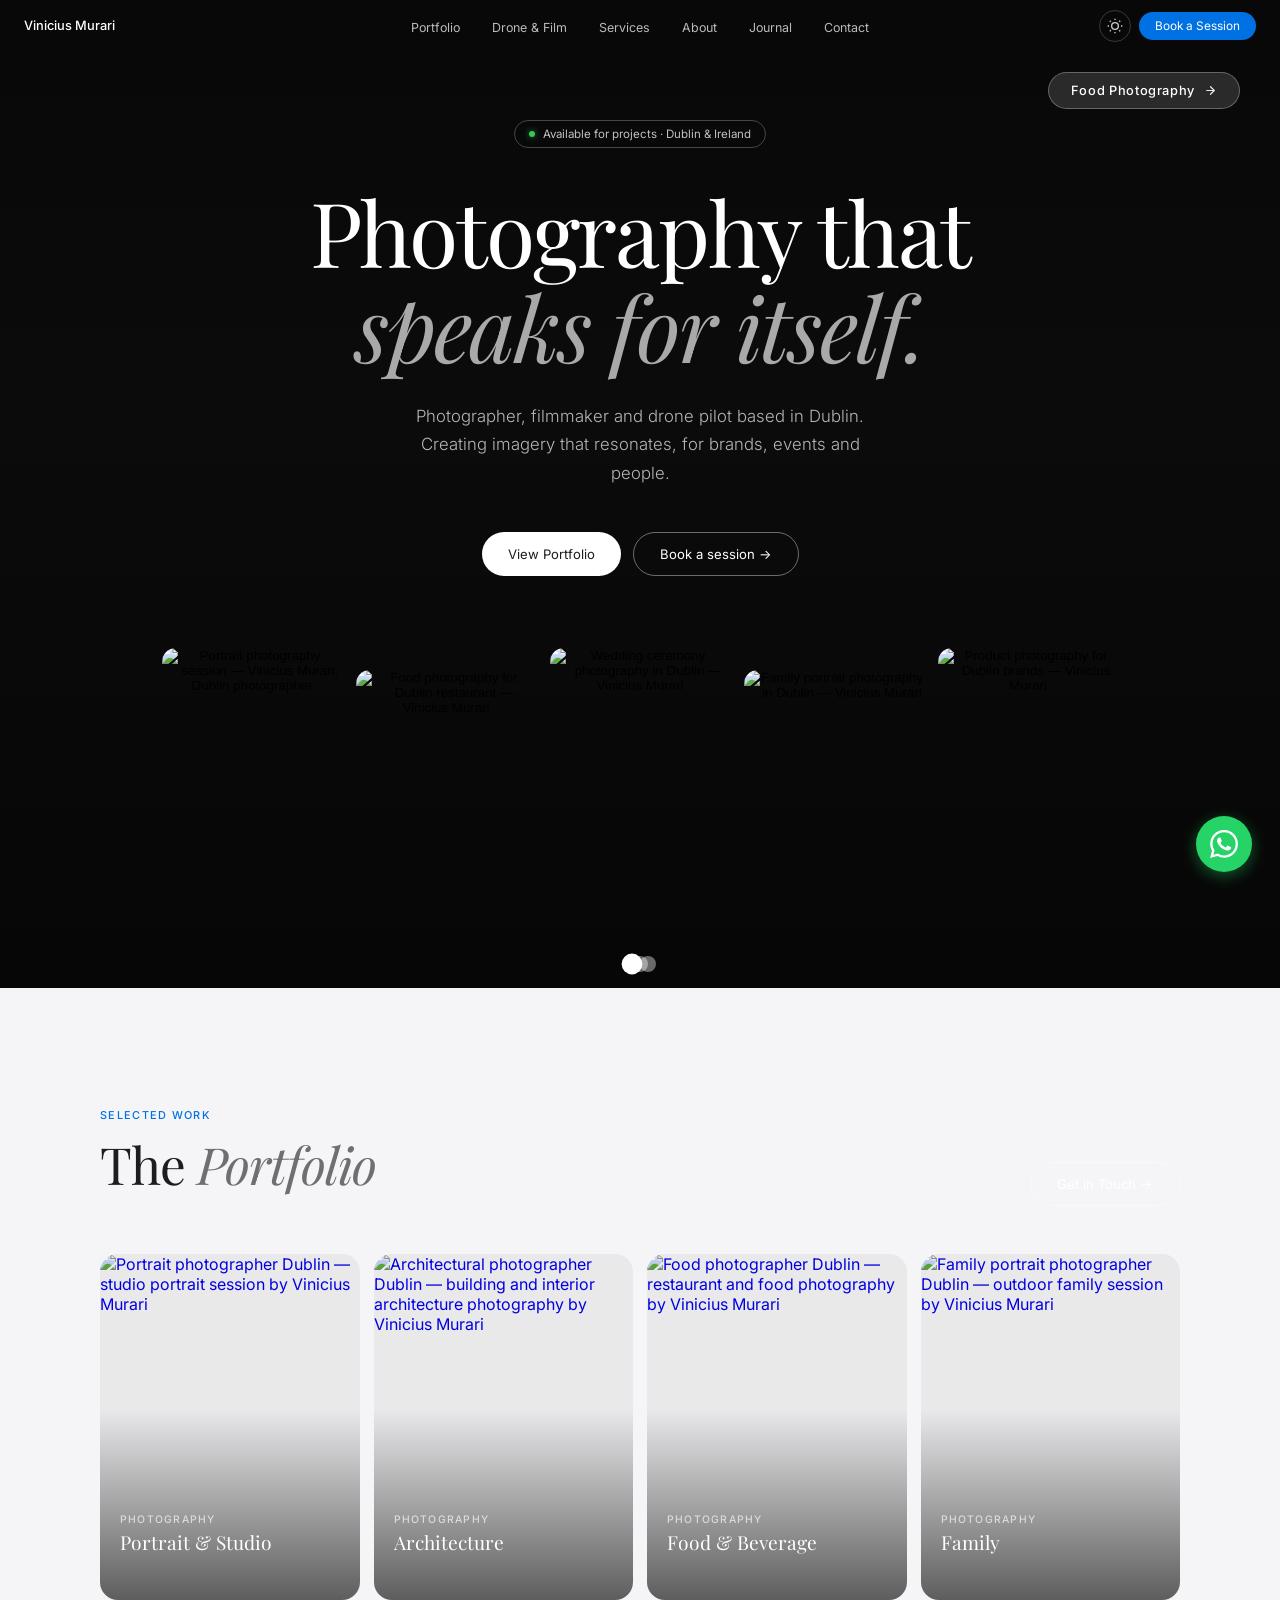
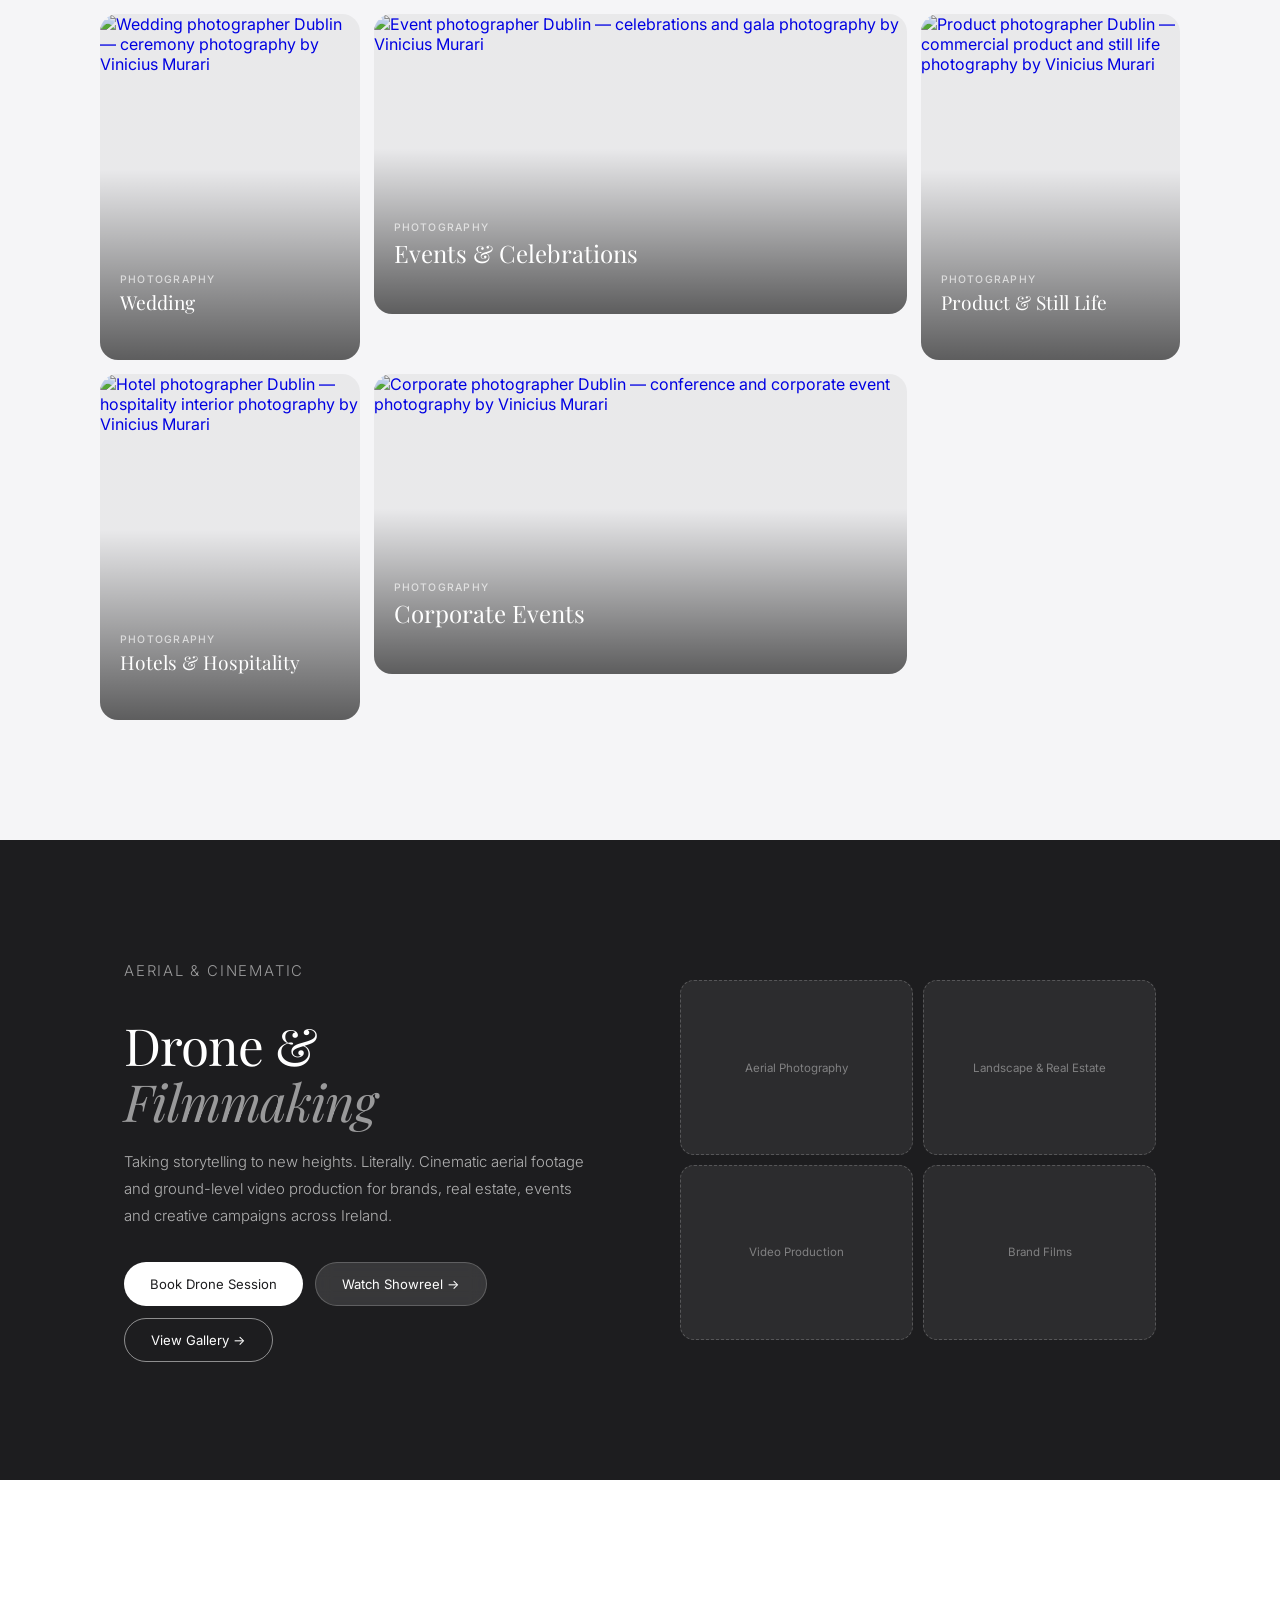
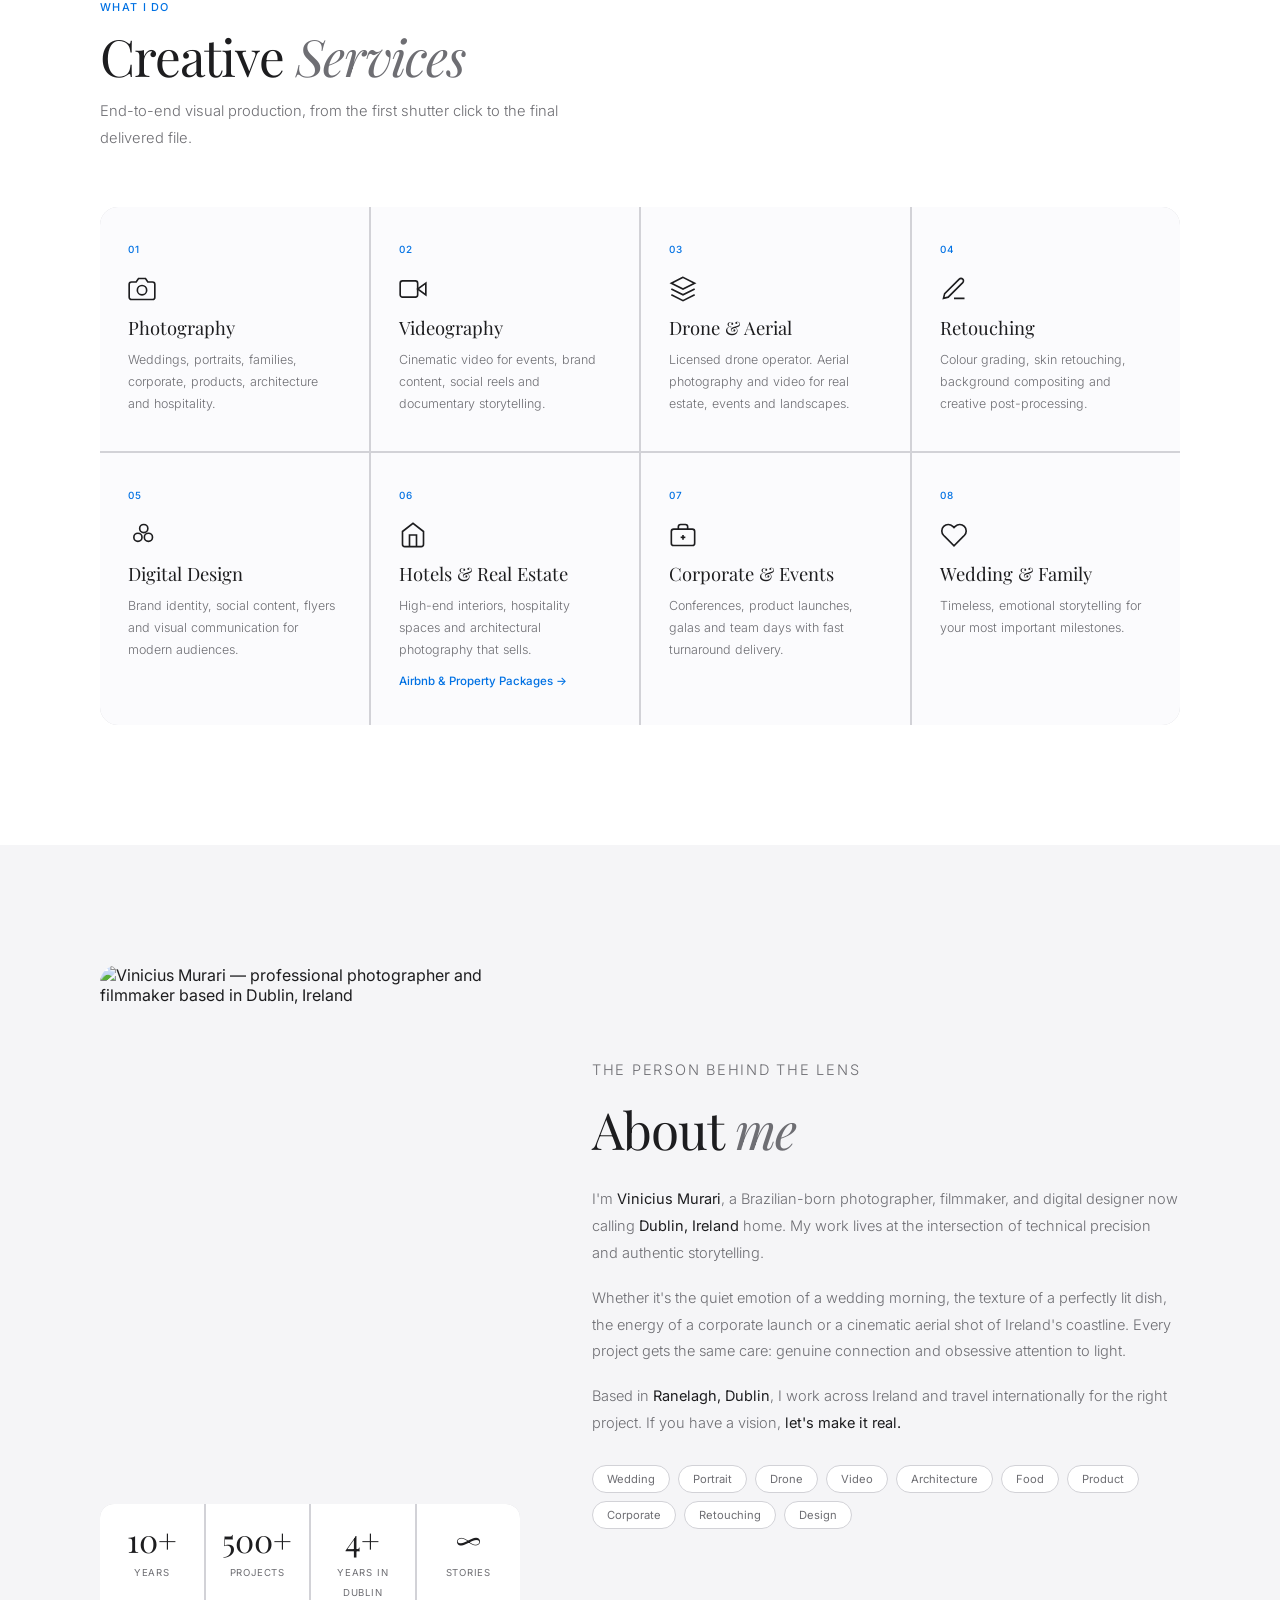
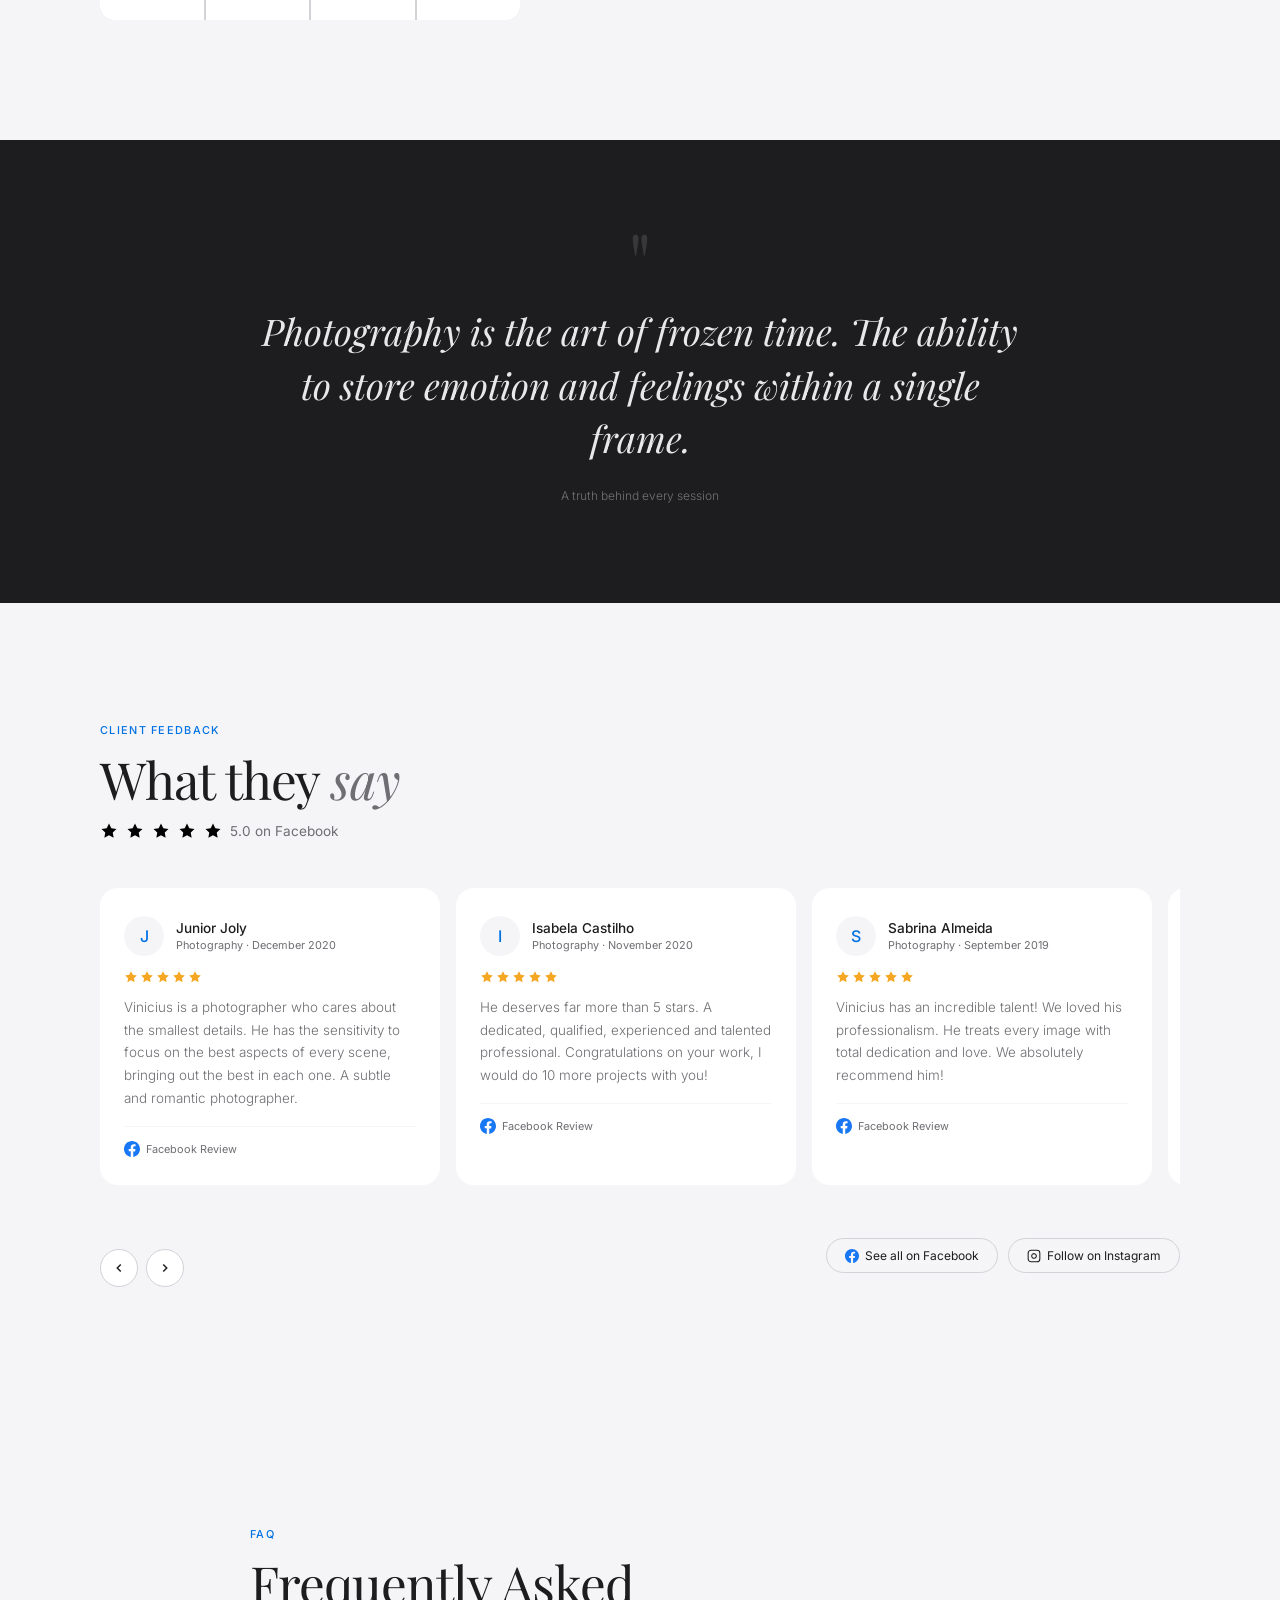
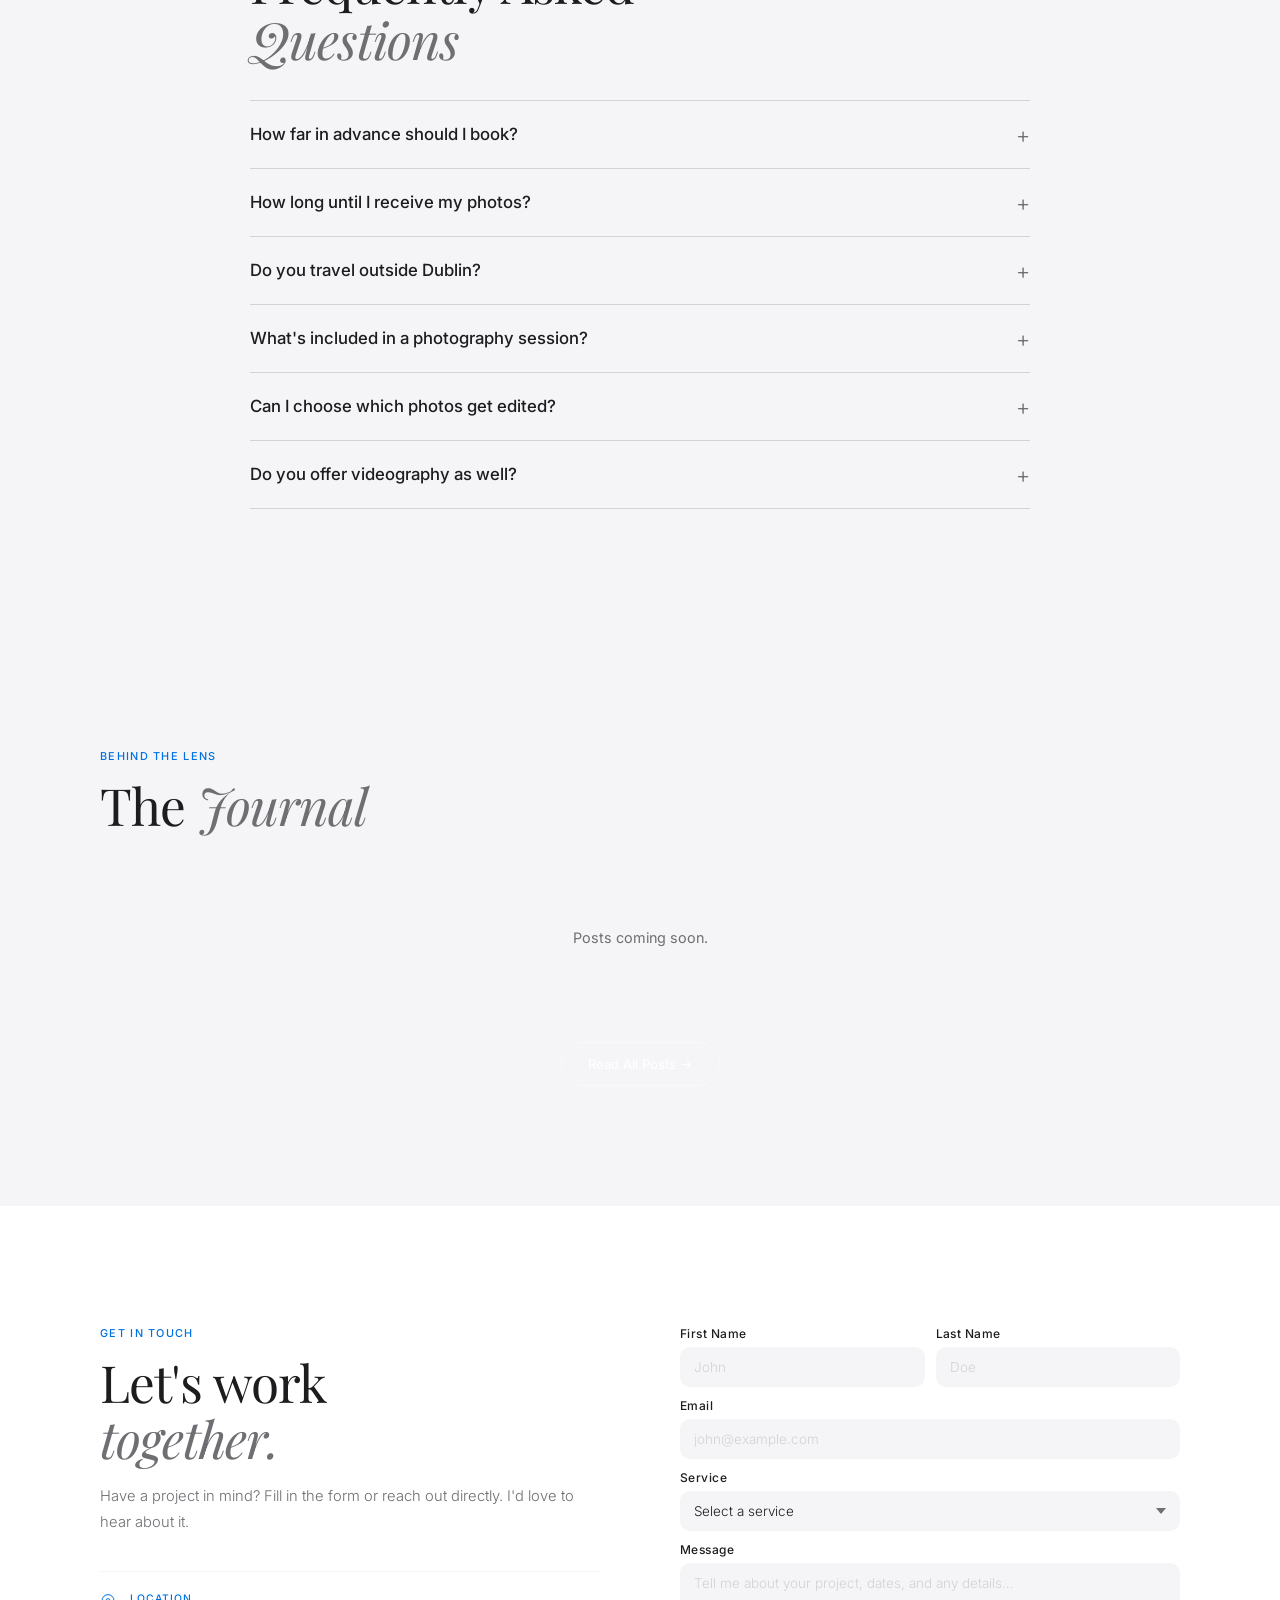
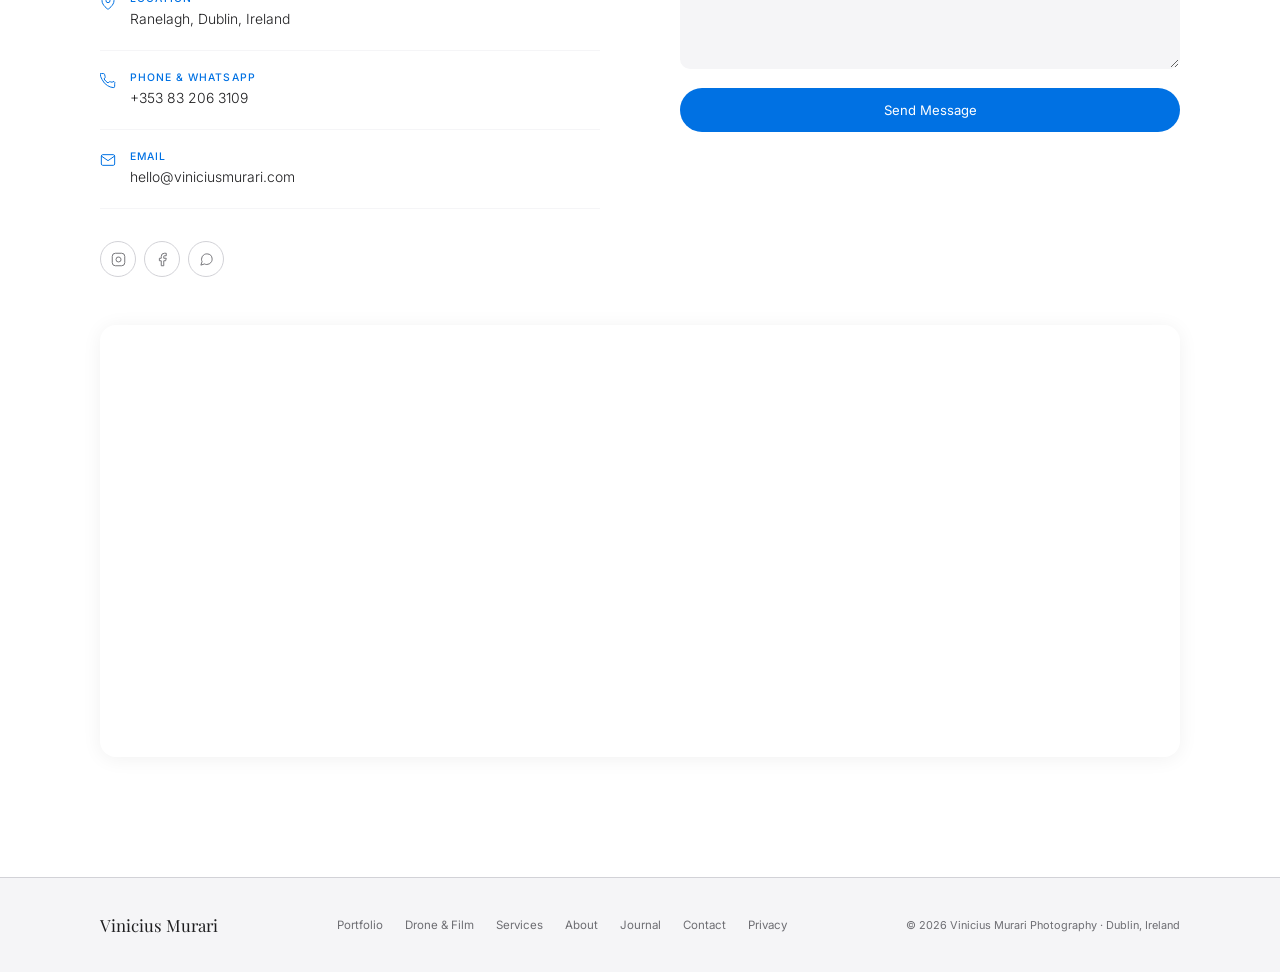
==== commit 05eddefe: "feat: full audit fixes + admin docs + architecture guide (v3.3) Security: PBKDF2 auth, strict CSP/CO" ====
--- a/index.html
+++ b/index.html
@@ -30,7 +30,7 @@
   <meta property="og:description" content="Award-winning photographer in Dublin. Wedding photography, corporate events, portraits, drone & aerial, food and product photography across Ireland.">
   <meta property="og:url" content="https://viniciusmurari.com/">
   <meta property="og:locale" content="en_IE">
-  <meta property="og:image" content="https://res.cloudinary.com/dnocmwoub/image/upload/w_1200,h_630,c_fill,q_auto,f_jpg/hero/og_cover">
+  <meta property="og:image" content="https://res.cloudinary.com/dnocmwoub/image/upload/q_auto,f_jpg,w_1200,h_630,c_fill/portfolio/hero/1774805269339_31_Ranelagh_002">
   <meta property="og:image:width" content="1200">
   <meta property="og:image:height" content="630">
   <meta property="og:image:alt" content="Vinicius Murari — Professional Photographer in Dublin">
@@ -40,12 +40,14 @@
   <meta name="twitter:site" content="@viniciusmurari">
   <meta name="twitter:title" content="Portrait Photographer Dublin | Photography Services Ireland | Vinicius Murari">
   <meta name="twitter:description" content="Award-winning photographer in Dublin. Wedding photography, corporate events, portraits, drone, food and product photography across Ireland.">
-  <meta name="twitter:image" content="https://res.cloudinary.com/dnocmwoub/image/upload/w_1200,h_630,c_fill,q_auto,f_jpg/hero/og_cover">
+  <meta name="twitter:image" content="https://res.cloudinary.com/dnocmwoub/image/upload/q_auto,f_jpg,w_1200,h_630,c_fill/portfolio/hero/1774805269339_31_Ranelagh_002">
   <meta name="twitter:image:alt" content="Vinicius Murari — Professional Photographer in Dublin">
 
-  <!-- ─── Favicon ─── -->
+  <!-- ─── Favicon + PWA manifest ─── -->
   <link rel="icon" href="data:image/svg+xml,<svg xmlns='http://www.w3.org/2000/svg' viewBox='0 0 100 100'><text y='.9em' font-size='90'>📷</text></svg>">
   <link rel="apple-touch-icon" href="data:image/svg+xml,<svg xmlns='http://www.w3.org/2000/svg' viewBox='0 0 100 100'><text y='.9em' font-size='90'>📷</text></svg>">
+  <link rel="manifest" href="/manifest.webmanifest">
+  <meta name="theme-color" content="#0e0e0e">
 
   <!-- ─── Preconnect for external resources ─── -->
   <link rel="preconnect" href="https://fonts.googleapis.com">
@@ -53,14 +55,74 @@
   <link rel="preconnect" href="https://res.cloudinary.com" crossorigin>
   <link rel="preconnect" href="https://buhuwnkljilyysyrdkxr.supabase.co" crossorigin>
 
-  <!-- ─── Preload critical font ─── -->
-  <link rel="preload" href="https://fonts.googleapis.com/css2?family=Playfair+Display:ital,wght@0,400;0,500;1,400;1,500&display=swap" as="style">
+  <!-- ─── Preload critical assets (hero LCP + fonts) ─── -->
+  <link rel="preload" as="image" href="https://res.cloudinary.com/dnocmwoub/image/upload/q_auto,f_auto,w_1920,c_fill,g_auto/portfolio/hero/1774805269339_31_Ranelagh_002" fetchpriority="high">
+  <link rel="preload" href="https://fonts.googleapis.com/css2?family=Inter:wght@300;400;500&family=Playfair+Display:ital,wght@0,400;0,500;1,400;1,500&display=swap" as="style">
 
   <!-- ─── Fonts & Styles ─── -->
   <link href="https://fonts.googleapis.com/css2?family=Inter:wght@300;400;500&family=Playfair+Display:ital,wght@0,400;0,500;1,400;1,500&display=swap" rel="stylesheet">
-  <link rel="stylesheet" href="styles.css?v=34">
+  <link rel="stylesheet" href="styles.css?v=36">
 
   <!-- ─── JSON-LD Structured Data ─── -->
+
+  <!-- WebSite (enables Google Sitelinks Searchbox) -->
+<script type="application/ld+json">
+{
+  "@context": "https://schema.org",
+  "@type": "WebSite",
+  "@id": "https://viniciusmurari.com/#website",
+  "url": "https://viniciusmurari.com/",
+  "name": "Vinicius Murari Photography",
+  "description": "Professional photography services in Dublin, Ireland — weddings, portraits, food, product, corporate, drone and architecture.",
+  "publisher": {"@id": "https://viniciusmurari.com/#organization"},
+  "inLanguage": "en-IE",
+  "potentialAction": {
+    "@type": "SearchAction",
+    "target": {
+      "@type": "EntryPoint",
+      "urlTemplate": "https://viniciusmurari.com/?s={search_term_string}"
+    },
+    "query-input": "required name=search_term_string"
+  }
+}
+</script>
+
+  <!-- Organization (Knowledge Graph entity) -->
+<script type="application/ld+json">
+{
+  "@context": "https://schema.org",
+  "@type": "Organization",
+  "@id": "https://viniciusmurari.com/#organization",
+  "name": "Vinicius Murari Photography",
+  "alternateName": "Vinicius Murari",
+  "url": "https://viniciusmurari.com/",
+  "logo": {
+    "@type": "ImageObject",
+    "url": "https://res.cloudinary.com/dnocmwoub/image/upload/q_auto,f_auto,w_512,h_512,c_fill/portfolio/about-profile",
+    "width": 512,
+    "height": 512
+  },
+  "image": "https://res.cloudinary.com/dnocmwoub/image/upload/q_auto,f_auto,w_1200,h_630,c_fill/portfolio/hero/1774805269339_31_Ranelagh_002",
+  "description": "Dublin-based photography studio specialising in weddings, portraits, food, product, corporate events, drone and architecture photography.",
+  "email": "hello@viniciusmurari.com",
+  "telephone": "+353832063109",
+  "address": {
+    "@type": "PostalAddress",
+    "addressLocality": "Dublin",
+    "addressRegion": "County Dublin",
+    "addressCountry": "IE"
+  },
+  "founder": {"@id": "https://viniciusmurari.com/#person"},
+  "areaServed": [
+    {"@type": "City", "name": "Dublin"},
+    {"@type": "Country", "name": "Ireland"}
+  ],
+  "sameAs": [
+    "https://www.instagram.com/viniciusmurari",
+    "https://www.linkedin.com/in/viniciusmurari"
+  ]
+}
+</script>
 
   <!-- LocalBusiness + ProfessionalService -->
 <script type="application/ld+json">
@@ -120,20 +182,44 @@
     {
       "@type": "Review",
       "author": {"@type": "Person", "name": "Junior Joly"},
-      "reviewRating": {"@type": "Rating", "ratingValue": "5", "bestRating": "5"},
-      "reviewBody": "Vinicius is a photographer who cares about the smallest details. He has the sensitivity to focus on the best aspects of every scene, bringing out the best in each one."
+      "datePublished": "2020-12-15",
+      "reviewRating": {"@type": "Rating", "ratingValue": "5", "bestRating": "5", "worstRating": "1"},
+      "reviewBody": "Vinicius is a photographer who cares about the smallest details. He has the sensitivity to focus on the best aspects of every scene, bringing out the best in each one. A subtle and romantic photographer."
     },
     {
       "@type": "Review",
       "author": {"@type": "Person", "name": "Isabela Castilho"},
-      "reviewRating": {"@type": "Rating", "ratingValue": "5", "bestRating": "5"},
-      "reviewBody": "He deserves far more than 5 stars — a dedicated, qualified, experienced and talented professional!"
+      "datePublished": "2020-11-08",
+      "reviewRating": {"@type": "Rating", "ratingValue": "5", "bestRating": "5", "worstRating": "1"},
+      "reviewBody": "He deserves far more than 5 stars. A dedicated, qualified, experienced and talented professional. Congratulations on your work, I would do 10 more projects with you!"
     },
     {
       "@type": "Review",
       "author": {"@type": "Person", "name": "Sabrina Almeida"},
-      "reviewRating": {"@type": "Rating", "ratingValue": "5", "bestRating": "5"},
-      "reviewBody": "Vinicius has an incredible talent!! We loved his professionalism — he treats every image with total dedication and love!!"
+      "datePublished": "2019-09-22",
+      "reviewRating": {"@type": "Rating", "ratingValue": "5", "bestRating": "5", "worstRating": "1"},
+      "reviewBody": "Vinicius has an incredible talent! We loved his professionalism. He treats every image with total dedication and love. We absolutely recommend him!"
+    },
+    {
+      "@type": "Review",
+      "author": {"@type": "Person", "name": "Miyashiro Alexandre"},
+      "datePublished": "2020-11-30",
+      "reviewRating": {"@type": "Rating", "ratingValue": "5", "bestRating": "5", "worstRating": "1"},
+      "reviewBody": "A professional with excellent skills, great equipment and punctuality."
+    },
+    {
+      "@type": "Review",
+      "author": {"@type": "Person", "name": "Maza Maza"},
+      "datePublished": "2019-05-14",
+      "reviewRating": {"@type": "Rating", "ratingValue": "5", "bestRating": "5", "worstRating": "1"},
+      "reviewBody": "The Best! An attentive professional who plays beautifully with colours!"
+    },
+    {
+      "@type": "Review",
+      "author": {"@type": "Person", "name": "Debora Arantes"},
+      "datePublished": "2019-09-04",
+      "reviewRating": {"@type": "Rating", "ratingValue": "5", "bestRating": "5", "worstRating": "1"},
+      "reviewBody": "A great professional, always doing incredible work! I highly recommend him."
     }
   ],
   "hasOfferCatalog": {
@@ -326,12 +412,12 @@
 <nav id="nav" aria-label="Main navigation">
   <a href="#" class="nav-logo">Vinicius Murari</a>
   <ul class="nav-links" id="navLinks">
-    <li><a href="#portfolio" onclick="closeNav()">Portfolio</a></li>
-    <li><a href="#drone" onclick="closeNav()">Drone & Film</a></li>
-    <li><a href="#services" onclick="closeNav()">Services</a></li>
-    <li><a href="#about" onclick="closeNav()">About</a></li>
-    <li><a href="#journal" onclick="closeNav()">Journal</a></li>
-    <li><a href="#contact" onclick="closeNav()">Contact</a></li>
+    <li><a href="#portfolio" data-close-nav>Portfolio</a></li>
+    <li><a href="#drone" data-close-nav>Drone & Film</a></li>
+    <li><a href="#services" data-close-nav>Services</a></li>
+    <li><a href="#about" data-close-nav>About</a></li>
+    <li><a href="#journal" data-close-nav>Journal</a></li>
+    <li><a href="#contact" data-close-nav>Contact</a></li>
   </ul>
   <div class="nav-right">
     <button id="darkToggle" class="nav-dark-toggle" aria-label="Toggle dark mode" title="Toggle dark mode">
@@ -339,7 +425,7 @@
       <svg class="icon-moon" width="16" height="16" viewBox="0 0 24 24" fill="none" stroke="currentColor" stroke-width="2"><path d="M21 12.79A9 9 0 1 1 11.21 3 7 7 0 0 0 21 12.79z"/></svg>
     </button>
     <a href="#contact" class="nav-cta">Book a Session</a>
-    <button class="nav-burger" onclick="toggleNav()" aria-label="Menu" aria-expanded="false" aria-controls="navLinks">
+    <button class="nav-burger" data-toggle-nav aria-label="Menu" aria-expanded="false" aria-controls="navLinks">
       <span></span><span></span><span></span>
     </button>
   </div>
@@ -367,23 +453,23 @@
   </div>
   <div class="hero-strip">
     <button class="strip-card" data-gallery="portrait" aria-label="View Portrait gallery">
-      <img src="https://res.cloudinary.com/dnocmwoub/image/upload/w_380,h_540,c_fill,q_auto,f_auto/portfolio/m6dt0euigwuopfbsux3o.jpg" alt="Portrait photography session — Vinicius Murari, Dublin photographer" loading="eager" fetchpriority="high">
+      <img src="https://res.cloudinary.com/dnocmwoub/image/upload/w_380,h_540,c_fill,q_auto,f_auto/portfolio/m6dt0euigwuopfbsux3o.jpg" alt="Portrait photography session — Vinicius Murari, Dublin photographer" width="380" height="540" loading="eager" fetchpriority="high" decoding="async">
       <span class="strip-label">Portrait</span>
     </button>
     <button class="strip-card" data-gallery="food" aria-label="View Food gallery">
-      <img src="https://res.cloudinary.com/dnocmwoub/image/upload/w_380,h_540,c_fill,q_auto,f_auto/portfolio/dkfavej4kcwzegwdqc3l.jpg" alt="Food photography for Dublin restaurant — Vinicius Murari" loading="lazy">
+      <img src="https://res.cloudinary.com/dnocmwoub/image/upload/w_380,h_540,c_fill,q_auto,f_auto/portfolio/dkfavej4kcwzegwdqc3l.jpg" alt="Food photography for Dublin restaurant — Vinicius Murari" width="380" height="540" loading="lazy" decoding="async">
       <span class="strip-label">Food</span>
     </button>
     <button class="strip-card" data-gallery="wedding" aria-label="View Wedding gallery">
-      <img src="https://res.cloudinary.com/dnocmwoub/image/upload/w_380,h_540,c_fill,q_auto,f_auto/portfolio/smcxpwhicyr92upqo5gu.jpg" alt="Wedding ceremony photography in Dublin — Vinicius Murari" loading="lazy">
+      <img src="https://res.cloudinary.com/dnocmwoub/image/upload/w_380,h_540,c_fill,q_auto,f_auto/portfolio/smcxpwhicyr92upqo5gu.jpg" alt="Wedding ceremony photography in Dublin — Vinicius Murari" width="380" height="540" loading="lazy" decoding="async">
       <span class="strip-label">Wedding</span>
     </button>
     <button class="strip-card" data-gallery="family" aria-label="View Family gallery">
-      <img src="https://res.cloudinary.com/dnocmwoub/image/upload/w_380,h_540,c_fill,q_auto,f_auto/portfolio/tufsx6cbuue7q23zpev8.jpg" alt="Family portrait photography in Dublin — Vinicius Murari" loading="lazy">
+      <img src="https://res.cloudinary.com/dnocmwoub/image/upload/w_380,h_540,c_fill,q_auto,f_auto/portfolio/tufsx6cbuue7q23zpev8.jpg" alt="Family portrait photography in Dublin — Vinicius Murari" width="380" height="540" loading="lazy" decoding="async">
       <span class="strip-label">Family</span>
     </button>
     <button class="strip-card" data-gallery="product" aria-label="View Product gallery">
-      <img src="https://res.cloudinary.com/dnocmwoub/image/upload/w_380,h_540,c_fill,q_auto,f_auto/portfolio/clkekpuyretdvsbq10ff.jpg" alt="Product photography for Dublin brands — Vinicius Murari" loading="lazy">
+      <img src="https://res.cloudinary.com/dnocmwoub/image/upload/w_380,h_540,c_fill,q_auto,f_auto/portfolio/clkekpuyretdvsbq10ff.jpg" alt="Product photography for Dublin brands — Vinicius Murari" width="380" height="540" loading="lazy" decoding="async">
       <span class="strip-label">Product</span>
     </button>
   </div>
@@ -402,7 +488,7 @@
     <div class="cat-grid rev d1">
 
       <a href="#" class="cat-card" data-gallery="wedding" aria-label="View wedding photography gallery">
-        <img src="https://res.cloudinary.com/dnocmwoub/image/upload/w_800,h_1066,c_fill,q_auto,f_auto/portfolio/smcxpwhicyr92upqo5gu.jpg" alt="Wedding photographer Dublin — ceremony photography by Vinicius Murari" loading="lazy">
+        <img src="https://res.cloudinary.com/dnocmwoub/image/upload/w_800,h_1066,c_fill,q_auto,f_auto/portfolio/smcxpwhicyr92upqo5gu.jpg" alt="Wedding photographer Dublin — ceremony photography by Vinicius Murari" width="800" height="1066" loading="lazy" decoding="async">
         <div class="cat-overlay">
           <span class="cat-label">Photography</span>
           <div class="cat-name">Wedding</div>
@@ -411,7 +497,7 @@
       </a>
 
       <a href="#" class="cat-card" data-gallery="portrait" aria-label="View portrait and studio photography gallery">
-        <img src="https://res.cloudinary.com/dnocmwoub/image/upload/w_800,h_1066,c_fill,q_auto,f_auto/portfolio/m6dt0euigwuopfbsux3o.jpg" alt="Portrait photographer Dublin — studio portrait session by Vinicius Murari" loading="lazy">
+        <img src="https://res.cloudinary.com/dnocmwoub/image/upload/w_800,h_1066,c_fill,q_auto,f_auto/portfolio/m6dt0euigwuopfbsux3o.jpg" width="800" height="1066" alt="Portrait photographer Dublin — studio portrait session by Vinicius Murari" loading="lazy" decoding="async">
         <div class="cat-overlay">
           <span class="cat-label">Photography</span>
           <div class="cat-name">Portrait &amp; Studio</div>
@@ -420,7 +506,7 @@
       </a>
 
       <a href="#" class="cat-card" data-gallery="food" aria-label="View food and beverage photography gallery">
-        <img src="https://res.cloudinary.com/dnocmwoub/image/upload/w_800,h_1066,c_fill,q_auto,f_auto/portfolio/dkfavej4kcwzegwdqc3l.jpg" alt="Food photographer Dublin — restaurant and food photography by Vinicius Murari" loading="lazy">
+        <img src="https://res.cloudinary.com/dnocmwoub/image/upload/w_800,h_1066,c_fill,q_auto,f_auto/portfolio/dkfavej4kcwzegwdqc3l.jpg" width="800" height="1066" alt="Food photographer Dublin — restaurant and food photography by Vinicius Murari" loading="lazy" decoding="async">
         <div class="cat-overlay">
           <span class="cat-label">Photography</span>
           <div class="cat-name">Food &amp; Beverage</div>
@@ -429,7 +515,7 @@
       </a>
 
       <a href="#" class="cat-card" data-gallery="family" aria-label="View family photography gallery">
-        <img src="https://res.cloudinary.com/dnocmwoub/image/upload/w_800,h_1066,c_fill,q_auto,f_auto/portfolio/kp4w1meyysg91j4wbg82.png" alt="Family portrait photographer Dublin — outdoor family session by Vinicius Murari" loading="lazy">
+        <img src="https://res.cloudinary.com/dnocmwoub/image/upload/w_800,h_1066,c_fill,q_auto,f_auto/portfolio/kp4w1meyysg91j4wbg82.png" width="800" height="1066" alt="Family portrait photographer Dublin — outdoor family session by Vinicius Murari" loading="lazy" decoding="async">
         <div class="cat-overlay">
           <span class="cat-label">Photography</span>
           <div class="cat-name">Family</div>
@@ -438,7 +524,7 @@
       </a>
 
       <a href="#" class="cat-card wide" data-gallery="events" aria-label="View events and celebrations photography gallery">
-        <img src="https://res.cloudinary.com/dnocmwoub/image/upload/w_1400,h_788,c_fill,q_auto,f_auto/portfolio/d4qimnatvxsqopcqmg88.jpg" alt="Event photographer Dublin — celebrations and gala photography by Vinicius Murari" loading="lazy">
+        <img src="https://res.cloudinary.com/dnocmwoub/image/upload/w_1400,h_788,c_fill,q_auto,f_auto/portfolio/d4qimnatvxsqopcqmg88.jpg" width="1400" height="788" alt="Event photographer Dublin — celebrations and gala photography by Vinicius Murari" loading="lazy" decoding="async">
         <div class="cat-overlay">
           <span class="cat-label">Photography</span>
           <div class="cat-name">Events &amp; Celebrations</div>
@@ -447,7 +533,7 @@
       </a>
 
       <a href="#" class="cat-card" data-gallery="product" aria-label="View product and still life photography gallery">
-        <img src="https://res.cloudinary.com/dnocmwoub/image/upload/w_800,h_1066,c_fill,q_auto,f_auto/portfolio/clkekpuyretdvsbq10ff.jpg" alt="Product photographer Dublin — commercial product and still life photography by Vinicius Murari" loading="lazy">
+        <img src="https://res.cloudinary.com/dnocmwoub/image/upload/w_800,h_1066,c_fill,q_auto,f_auto/portfolio/clkekpuyretdvsbq10ff.jpg" width="800" height="1066" alt="Product photographer Dublin — commercial product and still life photography by Vinicius Murari" loading="lazy" decoding="async">
         <div class="cat-overlay">
           <span class="cat-label">Photography</span>
           <div class="cat-name">Product &amp; Still Life</div>
@@ -456,7 +542,7 @@
       </a>
 
       <a href="#" class="cat-card" data-gallery="hotels" aria-label="View hotels and hospitality photography gallery">
-        <img src="https://res.cloudinary.com/dnocmwoub/image/upload/w_800,h_1066,c_fill,q_auto,f_auto/portfolio/hero/1774805269339_31_Ranelagh_002" alt="Hotel photographer Dublin — hospitality interior photography by Vinicius Murari" loading="lazy">
+        <img src="https://res.cloudinary.com/dnocmwoub/image/upload/w_800,h_1066,c_fill,q_auto,f_auto/portfolio/hero/1774805269339_31_Ranelagh_002" width="800" height="1066" alt="Hotel photographer Dublin — hospitality interior photography by Vinicius Murari" loading="lazy" decoding="async">
         <div class="cat-overlay">
           <span class="cat-label">Photography</span>
           <div class="cat-name">Hotels &amp; Hospitality</div>
@@ -465,7 +551,7 @@
       </a>
 
       <a href="#" class="cat-card wide" data-gallery="corporate" aria-label="View corporate events photography gallery">
-        <img src="https://res.cloudinary.com/dnocmwoub/image/upload/w_1400,h_788,c_fill,q_auto,f_auto/portfolio/gee7yhquzzvovwxl37zb.jpg" alt="Corporate photographer Dublin — conference and corporate event photography by Vinicius Murari" loading="lazy">
+        <img src="https://res.cloudinary.com/dnocmwoub/image/upload/w_1400,h_788,c_fill,q_auto,f_auto/portfolio/gee7yhquzzvovwxl37zb.jpg" width="1400" height="788" alt="Corporate photographer Dublin — conference and corporate event photography by Vinicius Murari" loading="lazy" decoding="async">
         <div class="cat-overlay">
           <span class="cat-label">Photography</span>
           <div class="cat-name">Corporate Events</div>
@@ -474,7 +560,7 @@
       </a>
 
       <a href="#" class="cat-card" data-gallery="architecture" aria-label="View architecture photography gallery">
-        <img src="https://res.cloudinary.com/dnocmwoub/image/upload/w_800,h_1066,c_fill,q_auto,f_auto/portfolio/hero/1774805269339_31_Ranelagh_002" alt="Architectural photographer Dublin — building and interior architecture photography by Vinicius Murari" loading="lazy">
+        <img src="https://res.cloudinary.com/dnocmwoub/image/upload/w_800,h_1066,c_fill,q_auto,f_auto/portfolio/hero/1774805269339_31_Ranelagh_002" width="800" height="1066" alt="Architectural photographer Dublin — building and interior architecture photography by Vinicius Murari" loading="lazy" decoding="async">
         <div class="cat-overlay">
           <span class="cat-label">Photography</span>
           <div class="cat-name">Architecture</div>
@@ -497,7 +583,7 @@
       <div class="drone-btns">
         <a href="#contact" class="btn btn-white-fill">Book Drone Session</a>
         <a href="#" class="btn btn-white" id="showreelBtn">Watch Showreel →</a>
-        <button class="btn btn-white-outline" onclick="openGallery('drone')">View Gallery →</button>
+        <button class="btn btn-white-outline" data-open-gallery="drone">View Gallery →</button>
       </div>
     </div>
     <div class="drone-cards rev d2" id="dronePreviewGrid">
@@ -574,7 +660,7 @@
     <div class="about-g">
       <div class="rev">
         <div class="a-photo">
-          <img id="aboutPhoto" src="https://res.cloudinary.com/dnocmwoub/image/upload/w_600,h_800,c_fill,q_auto,f_auto/portfolio/about-profile" alt="Vinicius Murari — professional photographer and filmmaker based in Dublin, Ireland" loading="lazy">
+          <img id="aboutPhoto" src="https://res.cloudinary.com/dnocmwoub/image/upload/w_600,h_800,c_fill,q_auto,f_auto/portfolio/about-profile" width="600" height="800" alt="Vinicius Murari — professional photographer and filmmaker based in Dublin, Ireland" loading="lazy" decoding="async">
         </div>
         <div class="a-stats">
           <div class="a-stat"><strong id="stat1Val" data-edit="stat1Val" contenteditable="false">10+</strong><span id="stat1Lbl" data-edit="stat1Lbl" contenteditable="false">Years</span></div>
@@ -881,36 +967,19 @@
         <p class="fok" id="fok" aria-live="polite" role="alert">✓ Message sent! I'll be in touch soon.</p>
       </form>
     </div>
-    <!-- ─── Map (click-to-load — avoids ~300KB Google Maps JS on page load) ─── -->
+    <!-- ─── Map (Google Maps Embed — no API key required) ─── -->
     <div class="map-wrap" id="mapWrap">
-      <div id="mapPlaceholder" class="map-placeholder" role="button" tabindex="0" aria-label="Load map — Ranelagh, Dublin" onclick="loadMap()" onkeydown="if(event.key==='Enter'||event.key===' ')loadMap()">
-        <img src="https://maps.googleapis.com/maps/api/staticmap?center=53.3244,-6.2603&zoom=15&size=800x320&scale=2&maptype=roadmap&markers=color:red%7C53.3244,-6.2603&style=feature:all%7Celement:labels.text.fill%7Ccolor:0x616161&key=" width="100%" height="320" alt="Map showing Ranelagh, Dublin — click to load interactive map" style="border-radius:16px;object-fit:cover;display:block" loading="lazy" onerror="this.style.background='#e8e8e8';this.alt=''">
-        <div class="map-placeholder-overlay">
-          <svg width="20" height="20" viewBox="0 0 24 24" fill="none" stroke="currentColor" stroke-width="2" aria-hidden="true"><path d="M21 10c0 7-9 13-9 13s-9-6-9-13a9 9 0 0 1 18 0z"/><circle cx="12" cy="10" r="3"/></svg>
-          <span>Ranelagh, Dublin · Click to open map</span>
-        </div>
-      </div>
-    </div>
-    <script>
-    function loadMap() {
-      const p = document.getElementById('mapPlaceholder');
-      const iframe = document.createElement('iframe');
-      iframe.src = 'https://www.google.com/maps/embed?pb=!1m18!1m12!1m3!1d2382.8!2d-6.2603!3d53.3244!2m3!1f0!2f0!3f0!3m2!1i1024!2i768!4f13.1!3m3!1m2!1s0x48670ea37ef6e97f%3A0x33eb5e6b6073f0d1!2sRanelagh%2C%20Dublin!5e0!3m2!1sen!2sie!4v1';
-      iframe.width = '100%'; iframe.height = '320';
-      iframe.style.cssText = 'border:0;border-radius:16px;display:block';
-      iframe.allowFullscreen = true; iframe.referrerPolicy = 'no-referrer-when-downgrade';
-      iframe.title = 'Google Map — Ranelagh, Dublin';
-      p.replaceWith(iframe);
-    }
-    // Auto-load map when contact section comes into view
-    (function() {
-      const wrap = document.getElementById('mapWrap');
-      if (!wrap || !('IntersectionObserver' in window)) return;
-      new IntersectionObserver(function(entries, obs) {
-        if (entries[0].isIntersecting) { loadMap(); obs.disconnect(); }
-      }, { rootMargin: '200px' }).observe(wrap);
-    })();
-    </script>
+      <iframe
+        src="https://www.google.com/maps?q=Ranelagh,Dublin,Ireland&z=14&output=embed"
+        width="800"
+        height="320"
+        style="border:0;border-radius:16px;width:100%;height:auto;aspect-ratio:800/320;display:block"
+        loading="lazy"
+        referrerpolicy="no-referrer-when-downgrade"
+        title="Map of Ranelagh, Dublin — Vinicius Murari Photography"
+        aria-label="Map showing Ranelagh, Dublin where Vinicius Murari Photography is based"></iframe>
+    </div>
+    
   </div>
 </section>
 
@@ -927,6 +996,7 @@
       <a href="#about">About</a>
       <a href="#journal">Journal</a>
       <a href="#contact">Contact</a>
+      <a href="/privacy">Privacy</a>
     </div>
     <p class="fcopy">© <span id="footerYear">2026</span> Vinicius Murari Photography · Dublin, Ireland</p>
   </div>
@@ -958,7 +1028,7 @@
         <button class="gal-close" id="galClose" aria-label="Close gallery">
           <svg width="16" height="16" viewBox="0 0 24 24" fill="none" stroke="currentColor" stroke-width="2"><line x1="18" y1="6" x2="6" y2="18"/><line x1="6" y1="6" x2="18" y2="18"/></svg>
         </button>
-        <a href="#contact" class="gal-book-btn" id="galBookBtn" onclick="closeGallery()">Book this session</a>
+        <a href="#contact" class="gal-book-btn" id="galBookBtn" data-close-gallery>Book this session</a>
       </div>
     </div>
     <div class="gal-subs" id="galSubs">
@@ -968,7 +1038,7 @@
       <!-- Photos injected by JS -->
     </div>
     <div class="gal-modal-footer">
-      <a href="#contact" class="btn btn-fill" onclick="closeGallery()">Book this session →</a>
+      <a href="#contact" class="btn btn-fill" data-close-gallery>Book this session →</a>
     </div>
   </div>
 </div>
@@ -1001,57 +1071,57 @@
 
   <!-- ── WEDDING GALLERY ── -->
   <div data-id="wedding" data-title="Wedding" data-eyebrow="Photography" data-subs="All,Ceremony,Reception,Getting Ready,Details" data-description="Timeless moments, genuine emotion. From intimate ceremonies to grand receptions, every wedding is a unique love story told through light and feeling.">
-    <figure data-sub="ceremony"><img loading="lazy" src="https://res.cloudinary.com/dnocmwoub/image/upload/w_1200,h_1600,c_fill,q_auto,f_auto/portfolio/smcxpwhicyr92upqo5gu.jpg" alt="Wedding ceremony"></figure>
-    <figure data-sub="getting ready"><img loading="lazy" src="https://res.cloudinary.com/dnocmwoub/image/upload/w_1200,h_1600,c_fill,q_auto,f_auto/portfolio/kp4w1meyysg91j4wbg82.png" alt="Wedding portrait"></figure>
-    <figure data-sub="reception"><img loading="lazy" src="https://res.cloudinary.com/dnocmwoub/image/upload/w_1200,h_1600,c_fill,q_auto,f_auto/portfolio/gee7yhquzzvovwxl37zb.jpg" alt="Wedding reception"></figure>
+    <figure data-sub="ceremony"><img loading="lazy" src="https://res.cloudinary.com/dnocmwoub/image/upload/w_1200,h_1600,c_fill,q_auto,f_auto/portfolio/smcxpwhicyr92upqo5gu.jpg" width="1200" height="1600" alt="Wedding ceremony" decoding="async"></figure>
+    <figure data-sub="getting ready"><img loading="lazy" src="https://res.cloudinary.com/dnocmwoub/image/upload/w_1200,h_1600,c_fill,q_auto,f_auto/portfolio/kp4w1meyysg91j4wbg82.png" width="1200" height="1600" alt="Wedding portrait" decoding="async"></figure>
+    <figure data-sub="reception"><img loading="lazy" src="https://res.cloudinary.com/dnocmwoub/image/upload/w_1200,h_1600,c_fill,q_auto,f_auto/portfolio/gee7yhquzzvovwxl37zb.jpg" width="1200" height="1600" alt="Wedding reception" decoding="async"></figure>
   </div>
 
   <!-- ── PORTRAIT & STUDIO GALLERY ── -->
   <div data-id="portrait" data-title="Portrait &amp; Studio" data-eyebrow="Photography" data-subs="All,Studio,Outdoor,Creative" data-description="Authentic portraits that reveal personality and soul. Whether in studio light or natural surroundings, every session is crafted to capture who you truly are." data-landing="portrait-photography">
-    <figure data-sub="studio"><img loading="lazy" src="https://res.cloudinary.com/dnocmwoub/image/upload/w_1200,h_1600,c_fill,q_auto,f_auto/portfolio/m6dt0euigwuopfbsux3o.jpg" alt="Portrait studio"></figure>
-    <figure data-sub="outdoor"><img loading="lazy" src="https://res.cloudinary.com/dnocmwoub/image/upload/w_1200,h_1600,c_fill,q_auto,f_auto/portfolio/kp4w1meyysg91j4wbg82.png" alt="Portrait outdoor"></figure>
+    <figure data-sub="studio"><img loading="lazy" src="https://res.cloudinary.com/dnocmwoub/image/upload/w_1200,h_1600,c_fill,q_auto,f_auto/portfolio/m6dt0euigwuopfbsux3o.jpg" width="1200" height="1600" alt="Portrait studio" decoding="async"></figure>
+    <figure data-sub="outdoor"><img loading="lazy" src="https://res.cloudinary.com/dnocmwoub/image/upload/w_1200,h_1600,c_fill,q_auto,f_auto/portfolio/kp4w1meyysg91j4wbg82.png" width="1200" height="1600" alt="Portrait outdoor" decoding="async"></figure>
   </div>
 
   <!-- ── FOOD & BEVERAGE GALLERY ── -->
   <div data-id="food" data-title="Food &amp; Beverage" data-eyebrow="Photography" data-subs="All,Restaurant,Products,Lifestyle" data-description="Visual storytelling for culinary artistry. From hero shots to lifestyle imagery — food and drink photography that makes mouths water and brands shine." data-landing="food-photography">
-    <figure data-sub="restaurant"><img loading="lazy" src="https://res.cloudinary.com/dnocmwoub/image/upload/w_1200,h_1600,c_fill,q_auto,f_auto/portfolio/dkfavej4kcwzegwdqc3l.jpg" alt="Food photography"></figure>
-    <figure data-sub="products"><img loading="lazy" src="https://res.cloudinary.com/dnocmwoub/image/upload/w_1200,h_1600,c_fill,q_auto,f_auto/portfolio/clkekpuyretdvsbq10ff.jpg" alt="Beverage shot"></figure>
+    <figure data-sub="restaurant"><img loading="lazy" src="https://res.cloudinary.com/dnocmwoub/image/upload/w_1200,h_1600,c_fill,q_auto,f_auto/portfolio/dkfavej4kcwzegwdqc3l.jpg" width="1200" height="1600" alt="Food photography" decoding="async"></figure>
+    <figure data-sub="products"><img loading="lazy" src="https://res.cloudinary.com/dnocmwoub/image/upload/w_1200,h_1600,c_fill,q_auto,f_auto/portfolio/clkekpuyretdvsbq10ff.jpg" width="1200" height="1600" alt="Beverage shot" decoding="async"></figure>
   </div>
 
   <!-- ── FAMILY GALLERY ── -->
   <div data-id="family" data-title="Family" data-eyebrow="Photography" data-subs="All,Studio,Outdoor,Newborn" data-landing="family-photography" data-description="Candid, joyful, real. Family portraits that freeze the fleeting moments — the laughter, the connection, the love that defines your story.">
-    <figure data-sub="outdoor"><img loading="lazy" src="https://res.cloudinary.com/dnocmwoub/image/upload/w_1200,h_1600,c_fill,q_auto,f_auto/portfolio/kp4w1meyysg91j4wbg82.png" alt="Family portrait"></figure>
-    <figure data-sub="studio"><img loading="lazy" src="https://res.cloudinary.com/dnocmwoub/image/upload/w_1200,h_1600,c_fill,q_auto,f_auto/portfolio/m6dt0euigwuopfbsux3o.jpg" alt="Family outdoor"></figure>
+    <figure data-sub="outdoor"><img loading="lazy" src="https://res.cloudinary.com/dnocmwoub/image/upload/w_1200,h_1600,c_fill,q_auto,f_auto/portfolio/kp4w1meyysg91j4wbg82.png" width="1200" height="1600" alt="Family portrait" decoding="async"></figure>
+    <figure data-sub="studio"><img loading="lazy" src="https://res.cloudinary.com/dnocmwoub/image/upload/w_1200,h_1600,c_fill,q_auto,f_auto/portfolio/m6dt0euigwuopfbsux3o.jpg" width="1200" height="1600" alt="Family outdoor" decoding="async"></figure>
   </div>
 
   <!-- ── EVENTS & CELEBRATIONS GALLERY ── -->
   <div data-id="events" data-title="Events &amp; Celebrations" data-eyebrow="Photography" data-subs="All,Birthday,Gala,Launch" data-landing="event-photography" data-description="From milestone birthdays to galas and brand launches — every celebration deserves to be remembered in full colour and emotion.">
-    <figure data-sub="gala"><img loading="lazy" src="https://res.cloudinary.com/dnocmwoub/image/upload/w_1400,h_900,c_fill,q_auto,f_auto/portfolio/d4qimnatvxsqopcqmg88.jpg" alt="Event celebration"></figure>
-    <figure data-sub="launch"><img loading="lazy" src="https://res.cloudinary.com/dnocmwoub/image/upload/w_1400,h_900,c_fill,q_auto,f_auto/portfolio/gee7yhquzzvovwxl37zb.jpg" alt="Corporate event"></figure>
+    <figure data-sub="gala"><img loading="lazy" src="https://res.cloudinary.com/dnocmwoub/image/upload/w_1400,h_900,c_fill,q_auto,f_auto/portfolio/d4qimnatvxsqopcqmg88.jpg" width="1400" height="900" alt="Event celebration" decoding="async"></figure>
+    <figure data-sub="launch"><img loading="lazy" src="https://res.cloudinary.com/dnocmwoub/image/upload/w_1400,h_900,c_fill,q_auto,f_auto/portfolio/gee7yhquzzvovwxl37zb.jpg" width="1400" height="900" alt="Corporate event" decoding="async"></figure>
   </div>
 
   <!-- ── PRODUCT & STILL LIFE GALLERY ── -->
   <div data-id="product" data-title="Product &amp; Still Life" data-eyebrow="Photography" data-subs="All,Cosmetics,Fashion,Tech" data-description="Clean, precise, compelling. Product and still life photography that showcases your brand's quality and drives real results." data-landing="product-photography">
-    <figure data-sub="fashion"><img loading="lazy" src="https://res.cloudinary.com/dnocmwoub/image/upload/w_1200,h_1600,c_fill,q_auto,f_auto/portfolio/clkekpuyretdvsbq10ff.jpg" alt="Product photography"></figure>
-    <figure data-sub="cosmetics"><img loading="lazy" src="https://res.cloudinary.com/dnocmwoub/image/upload/w_1200,h_1600,c_fill,q_auto,f_auto/portfolio/dkfavej4kcwzegwdqc3l.jpg" alt="Still life"></figure>
+    <figure data-sub="fashion"><img loading="lazy" src="https://res.cloudinary.com/dnocmwoub/image/upload/w_1200,h_1600,c_fill,q_auto,f_auto/portfolio/clkekpuyretdvsbq10ff.jpg" width="1200" height="1600" alt="Product photography" decoding="async"></figure>
+    <figure data-sub="cosmetics"><img loading="lazy" src="https://res.cloudinary.com/dnocmwoub/image/upload/w_1200,h_1600,c_fill,q_auto,f_auto/portfolio/dkfavej4kcwzegwdqc3l.jpg" width="1200" height="1600" alt="Still life" decoding="async"></figure>
   </div>
 
   <!-- ── HOTELS & HOSPITALITY GALLERY ── -->
   <div data-id="hotels" data-title="Hotels &amp; Hospitality" data-eyebrow="Photography" data-subs="All,Interior,Exterior,Details" data-description="Aspirational imagery that sells the experience before the guest arrives. Interior, exterior and lifestyle photography for the world's finest hospitality brands." data-landing="airbnb-photography">
-    <figure data-sub="interior"><img loading="lazy" src="https://res.cloudinary.com/dnocmwoub/image/upload/w_1200,h_1600,c_fill,q_auto,f_auto/portfolio/hero/1774805269339_31_Ranelagh_002" alt="Hotel interior"></figure>
-    <figure data-sub="exterior"><img loading="lazy" src="https://res.cloudinary.com/dnocmwoub/image/upload/w_1200,h_1600,c_fill,q_auto,f_auto/portfolio/hero/1774805269339_31_Ranelagh_002" alt="Hospitality space"></figure>
+    <figure data-sub="interior"><img loading="lazy" src="https://res.cloudinary.com/dnocmwoub/image/upload/w_1200,h_1600,c_fill,q_auto,f_auto/portfolio/hero/1774805269339_31_Ranelagh_002" width="1200" height="1600" alt="Hotel interior" decoding="async"></figure>
+    <figure data-sub="exterior"><img loading="lazy" src="https://res.cloudinary.com/dnocmwoub/image/upload/w_1200,h_1600,c_fill,q_auto,f_auto/portfolio/hero/1774805269339_31_Ranelagh_002" width="1200" height="1600" alt="Hospitality space" decoding="async"></figure>
   </div>
 
   <!-- ── CORPORATE EVENTS GALLERY ── -->
   <div data-id="corporate" data-title="Corporate Events" data-eyebrow="Photography" data-subs="All,Conference,Team Day,Launch,Press" data-description="Professional coverage for conferences, team days, product launches and press events — polished results with fast turnaround delivery.">
-    <figure data-sub="conference"><img loading="lazy" src="https://res.cloudinary.com/dnocmwoub/image/upload/w_1400,h_900,c_fill,q_auto,f_auto/portfolio/gee7yhquzzvovwxl37zb.jpg" alt="Corporate event"></figure>
-    <figure data-sub="launch"><img loading="lazy" src="https://res.cloudinary.com/dnocmwoub/image/upload/w_1400,h_900,c_fill,q_auto,f_auto/portfolio/d4qimnatvxsqopcqmg88.jpg" alt="Corporate conference"></figure>
+    <figure data-sub="conference"><img loading="lazy" src="https://res.cloudinary.com/dnocmwoub/image/upload/w_1400,h_900,c_fill,q_auto,f_auto/portfolio/gee7yhquzzvovwxl37zb.jpg" width="1400" height="900" alt="Corporate event" decoding="async"></figure>
+    <figure data-sub="launch"><img loading="lazy" src="https://res.cloudinary.com/dnocmwoub/image/upload/w_1400,h_900,c_fill,q_auto,f_auto/portfolio/d4qimnatvxsqopcqmg88.jpg" width="1400" height="900" alt="Corporate conference" decoding="async"></figure>
   </div>
 
   <!-- ── ARCHITECTURE GALLERY ── -->
   <div data-id="architecture" data-title="Architecture" data-eyebrow="Photography" data-subs="All,Exterior,Interior,Details" data-description="The art of space and light. Architectural photography that honours a building's design intent — capturing form, texture and atmosphere with precision." data-landing="airbnb-photography">
-    <figure data-sub="exterior"><img loading="lazy" src="https://res.cloudinary.com/dnocmwoub/image/upload/w_1200,h_1600,c_fill,q_auto,f_auto/portfolio/hero/1774805269339_31_Ranelagh_002" alt="Architecture exterior"></figure>
-    <figure data-sub="interior"><img loading="lazy" src="https://res.cloudinary.com/dnocmwoub/image/upload/w_1200,h_1600,c_fill,q_auto,f_auto/portfolio/hero/1774805269339_31_Ranelagh_002" alt="Architecture interior"></figure>
+    <figure data-sub="exterior"><img loading="lazy" src="https://res.cloudinary.com/dnocmwoub/image/upload/w_1200,h_1600,c_fill,q_auto,f_auto/portfolio/hero/1774805269339_31_Ranelagh_002" width="1200" height="1600" alt="Architecture exterior" decoding="async"></figure>
+    <figure data-sub="interior"><img loading="lazy" src="https://res.cloudinary.com/dnocmwoub/image/upload/w_1200,h_1600,c_fill,q_auto,f_auto/portfolio/hero/1774805269339_31_Ranelagh_002" width="1200" height="1600" alt="Architecture interior" decoding="async"></figure>
   </div>
 
   <div data-id="drone" data-title="Drone &amp; Film" data-eyebrow="Aerial &amp; Cinematic" data-subs="All,Aerial,Video,Real Estate,Events" data-description="Taking storytelling to new heights. Cinematic aerial footage and ground-level video production for brands, real estate, events and creative campaigns across Ireland.">
@@ -1059,174 +1129,7 @@
 
 </div><!-- end #galleryData -->
 
-<script>
-// Apply saved settings — load from settings.json (server/static) first, fallback to localStorage
-(function() {
-  function applySettings(s) {
-    function esc(str) { const d = document.createElement('div'); d.textContent = str; return d.innerHTML; }
-    function set(id, val) { const el = document.getElementById(id); if (el && val) el.textContent = val; }
-    // Allow only safe inline tags (<em>, <strong>, <br>) — strip everything else
-    function setHTML(id, val) {
-      const el = document.getElementById(id);
-      if (!el || !val) return;
-      el.innerHTML = val.replace(/<(?!\/?(?:em|strong|br)\s*\/?>)[^>]+>/gi, '');
-    }
-
-    // Hero — only apply pill text if it looks like a real message (guard against "All" corruption)
-    if (s.heroPill && s.heroPill.trim().length > 8) set('heroPillText', s.heroPill);
-    setHTML('heroHeadline', s.heroHeadline);
-    set('heroSub', s.heroSub);
-    if (s.heroBg && /^https?:\/\//.test(s.heroBg)) document.documentElement.style.setProperty('--hero-bg', `url('${s.heroBg.replace(/['"()]/g, '')}')`);
-    // Hero slideshow (multiple slides) is loaded by script.js
-
-    // About
-    if (s.aboutPhoto) {
-      const ap = document.getElementById('aboutPhoto');
-      if (ap) {
-        // Inject size transforms if missing to prevent grid expansion from large intrinsic image size
-        let src = s.aboutPhoto;
-        if (src.includes('res.cloudinary.com') && !src.match(/\/w_\d+/)) {
-          src = src.replace(/\/upload\/.*?\/(portfolio\/)/, '/upload/w_600,h_800,c_fill,q_auto,f_auto/$1');
-        }
-        ap.src = src;
-      }
-    }
-    set('aboutText1', s.aboutText1);
-    set('aboutText2', s.aboutText2);
-    set('aboutText3', s.aboutText3);
-    const okStat = v => v && v.length <= 12 && !v.includes('/') && !v.includes('http');
-    if (okStat(s.stat1Val)) set('stat1Val', s.stat1Val); if (okStat(s.stat1Lbl)) set('stat1Lbl', s.stat1Lbl);
-    if (okStat(s.stat2Val)) set('stat2Val', s.stat2Val); if (okStat(s.stat2Lbl)) set('stat2Lbl', s.stat2Lbl);
-    if (okStat(s.stat3Val)) set('stat3Val', s.stat3Val); if (okStat(s.stat3Lbl)) set('stat3Lbl', s.stat3Lbl);
-    if (okStat(s.stat4Val)) set('stat4Val', s.stat4Val); if (okStat(s.stat4Lbl)) set('stat4Lbl', s.stat4Lbl);
-
-    // Quote & contact
-    set('quoteText', s.quote);
-    set('contactLocation', s.contactLocation);
-    set('contactPhone', s.contactPhone);
-    set('contactEmail', s.contactEmail);
-
-    // Gallery order
-    if (s.galleryOrder && Array.isArray(s.galleryOrder)) {
-      const grid = document.querySelector('.cat-grid');
-      if (grid) {
-        const cards = {};
-        grid.querySelectorAll('.cat-card[data-gallery]').forEach(c => { cards[c.dataset.gallery] = c; });
-        s.galleryOrder.forEach(id => { if (cards[id]) grid.appendChild(cards[id]); });
-      }
-    }
-
-    // Accent color
-    if (s.accentColor) document.documentElement.style.setProperty('--blue', s.accentColor);
-
-    // ── Reviews from admin ──
-    if (s.reviews && s.reviews.length) {
-      const scroll = document.getElementById('reviewsScroll');
-      if (scroll) {
-        const starSvg = '<svg viewBox="0 0 24 24" aria-hidden="true"><use href="#ico-star"/></svg>';
-        const fbSvg = '<svg viewBox="0 0 24 24" fill="#1877f2" aria-hidden="true"><use href="#ico-facebook"/></svg>';
-        scroll.innerHTML = s.reviews.map(r => `
-          <article class="review-card">
-            <div class="review-top">
-              <div class="review-avatar">${esc(r.name).charAt(0)}</div>
-              <div><div class="review-name">${esc(r.name)}</div><div class="review-date">${esc(r.category)} · ${esc(r.date)}</div></div>
-            </div>
-            <div class="review-stars">${starSvg.repeat(Math.min(r.stars || 5, 5))}</div>
-            <p class="review-text">${esc(r.text)}</p>
-            <div class="review-source">${fbSvg}<span>Facebook Review</span></div>
-          </article>`).join('');
-      }
-    }
-
-    // ── Social & Integrations ──
-    // WhatsApp float button
-    const waFloat = document.getElementById('waFloat');
-    if (waFloat && s.whatsappNumber) {
-      const num = s.whatsappNumber.replace(/[^0-9]/g, '');
-      const msg = encodeURIComponent(s.whatsappMessage || "Hi Vinicius, I'd like to know more about your services");
-      waFloat.href = `https://wa.me/${num}?text=${msg}`;
-    }
-    // WhatsApp link in contact
-    const waContact = document.getElementById('waContactLink');
-    if (waContact && s.whatsappNumber) {
-      const num = s.whatsappNumber.replace(/[^0-9]/g, '');
-      waContact.href = `https://wa.me/${num}`;
-    }
-
-    // Social links
-    function setLink(id, url) { const el = document.getElementById(id); if (el && url) el.href = url; }
-    setLink('igLink', s.instagramUrl);
-    setLink('igContactLink', s.instagramUrl);
-    setLink('fbContactLink', s.facebookUrl);
-    setLink('fbReviewsLink', s.facebookReviewsUrl);
-
-    // Map
-    if (s.mapEmbedUrl) {
-      const mapFrame = document.getElementById('mapFrame');
-      if (mapFrame) mapFrame.src = s.mapEmbedUrl;
-    }
-
-    // Showreel
-    const showreelBtn = document.getElementById('showreelBtn');
-    if (showreelBtn) {
-      if (s.showreelUrl) {
-        showreelBtn.style.display = '';
-        window._showreelUrl = s.showreelUrl;
-      } else if (!window._showreelUrl) {
-        showreelBtn.style.display = 'none';
-      }
-    }
-
-    // SEO
-    if (s.seoTitle) document.title = s.seoTitle;
-    if (s.seoDescription) {
-      let meta = document.querySelector('meta[name="description"]');
-      if (meta) meta.content = s.seoDescription;
-    }
-    if (s.seoOgImage) {
-      let og = document.querySelector('meta[property="og:image"]');
-      if (og) og.content = s.seoOgImage;
-    }
-  }
-
-  // Try settings.json first (works on both local server and Netlify static),
-  // then fall back to localStorage
-  try {
-    const local = JSON.parse(localStorage.getItem('vmSettings') || '{}');
-    applySettings(local); // Apply localStorage immediately (no flash)
-  } catch(e) {}
-
-  // Load from Supabase — instant, works everywhere (Cloudflare, any device)
-  const _SB_URL = 'https://buhuwnkljilyysyrdkxr.supabase.co';
-  const _SB_KEY = 'sb_publishable_dc31AWiwdbDVgMGXEY4fTg_t2rPBi1G';
-  var _settingsJsonP = fetch('settings.json').then(r => r.ok ? r.json() : null).catch(() => null);
-
-  fetch(_SB_URL + '/rest/v1/site_settings?id=eq.1&select=data', {
-    headers: { 'apikey': _SB_KEY, 'Authorization': 'Bearer ' + _SB_KEY }
-  }).then(r => r.ok ? r.json() : [])
-    .then(rows => {
-      const server = rows?.[0]?.data;
-      if (server && Object.keys(server).length > 0) {
-        // Merge settings.json defaults for any keys missing in Supabase
-        _settingsJsonP.then(file => {
-          if (file) Object.keys(file).forEach(k => { if (!server[k] && file[k]) server[k] = file[k]; });
-          localStorage.setItem('vmSettings', JSON.stringify(server));
-          applySettings(server);
-          if (typeof window.reloadHeroSlides === 'function') window.reloadHeroSlides();
-        });
-      }
-    }).catch(() => {
-      // Fallback to settings.json if Supabase unreachable
-      _settingsJsonP.then(s => {
-        if (s && Object.keys(s).length > 0) {
-          localStorage.setItem('vmSettings', JSON.stringify(s));
-          applySettings(s);
-          if (typeof window.reloadHeroSlides === 'function') window.reloadHeroSlides();
-        }
-      });
-    });
-})();
-</script>
+
 <!-- ─── Mobile Floating CTA ─── -->
 <a href="#contact" class="mobile-book-cta" id="mobileBookCta" aria-label="Book a session">Book Now</a>
 
@@ -1245,44 +1148,8 @@
   </div>
 </div>
 
-<script src="script.js?v=35"></script>
-<script>
-// Dynamic copyright year
-(function(){ const el = document.getElementById('footerYear'); if(el) el.textContent = new Date().getFullYear(); })();
-
-// Showreel cinema player
-(function() {
-  const btn = document.getElementById('showreelBtn');
-  const cinema = document.getElementById('showreelCinema');
-  if (!btn || !cinema) return;
-
-  function closeShowreel() {
-    cinema.classList.remove('open');
-    setTimeout(function() { document.getElementById('showreelPlayer').innerHTML = ''; }, 400);
-  }
-
-  btn.addEventListener('click', function(e) {
-    e.preventDefault();
-    var url = window._showreelUrl;
-    if (!url) return;
-    var player = document.getElementById('showreelPlayer');
-    var ytM = url.match(/(?:youtube\.com\/watch\?v=|youtu\.be\/|youtube\.com\/embed\/)([^&?\/\s]+)/);
-    var vmM = url.match(/vimeo\.com\/(?:video\/)?(\d+)/);
-    if (ytM) {
-      player.innerHTML = '<iframe src="https://www.youtube.com/embed/' + ytM[1] + '?autoplay=1&rel=0" allow="autoplay;fullscreen" allowfullscreen></iframe>';
-    } else if (vmM) {
-      player.innerHTML = '<iframe src="https://player.vimeo.com/video/' + vmM[1] + '?autoplay=1" allow="autoplay;fullscreen" allowfullscreen></iframe>';
-    } else {
-      player.innerHTML = '<video src="' + url + '" autoplay controls playsinline style="width:100%;height:100%;object-fit:contain"></video>';
-    }
-    cinema.classList.add('open');
-  });
-
-  document.getElementById('showreelClose').addEventListener('click', closeShowreel);
-  cinema.addEventListener('click', function(e) { if (e.target === cinema) closeShowreel(); });
-  document.addEventListener('keydown', function(e) { if (e.key === 'Escape' && cinema.classList.contains('open')) closeShowreel(); });
-})();
-</script>
+<script src="script.js?v=39" defer></script>
+
 <noscript>
   <style>.page-loader,.hero-dots,.hero-strip{display:none!important}</style>
   <div style="position:fixed;top:0;left:0;right:0;background:#1d1d1f;color:#fff;text-align:center;padding:10px 20px;font-family:sans-serif;font-size:0.85rem;z-index:9999">
--- a/styles.css
+++ b/styles.css
@@ -85,7 +85,7 @@
 #hero::before {
   content: '';
   position: absolute; inset: 0; z-index: 0;
-  background: var(--hero-bg, url('https://images.unsplash.com/photo-1536440136628-849c177e76a1?w=1920&q=85&auto=format&fit=crop')) center/cover no-repeat;
+  background: var(--hero-bg, url('https://res.cloudinary.com/dnocmwoub/image/upload/q_auto,f_auto,w_1920,c_fill,g_auto/portfolio/hero/1774805269339_31_Ranelagh_002')) center/cover no-repeat;
   transform: scale(1.04);
   animation: heroZoom 12s ease-in-out infinite alternate;
 }
@@ -308,7 +308,7 @@
 }
 .drone-bg {
   position: absolute; inset: 0;
-  background: url('https://images.unsplash.com/photo-1473968512647-3e447244af8f?w=1600&q=80') center/cover no-repeat;
+  background: url('https://res.cloudinary.com/dnocmwoub/image/upload/q_auto,f_auto,w_1600,c_fill,e_blur:300/portfolio/d4qimnatvxsqopcqmg88.jpg') center/cover no-repeat;
   opacity: 0.35;
 }
 .drone-inner {
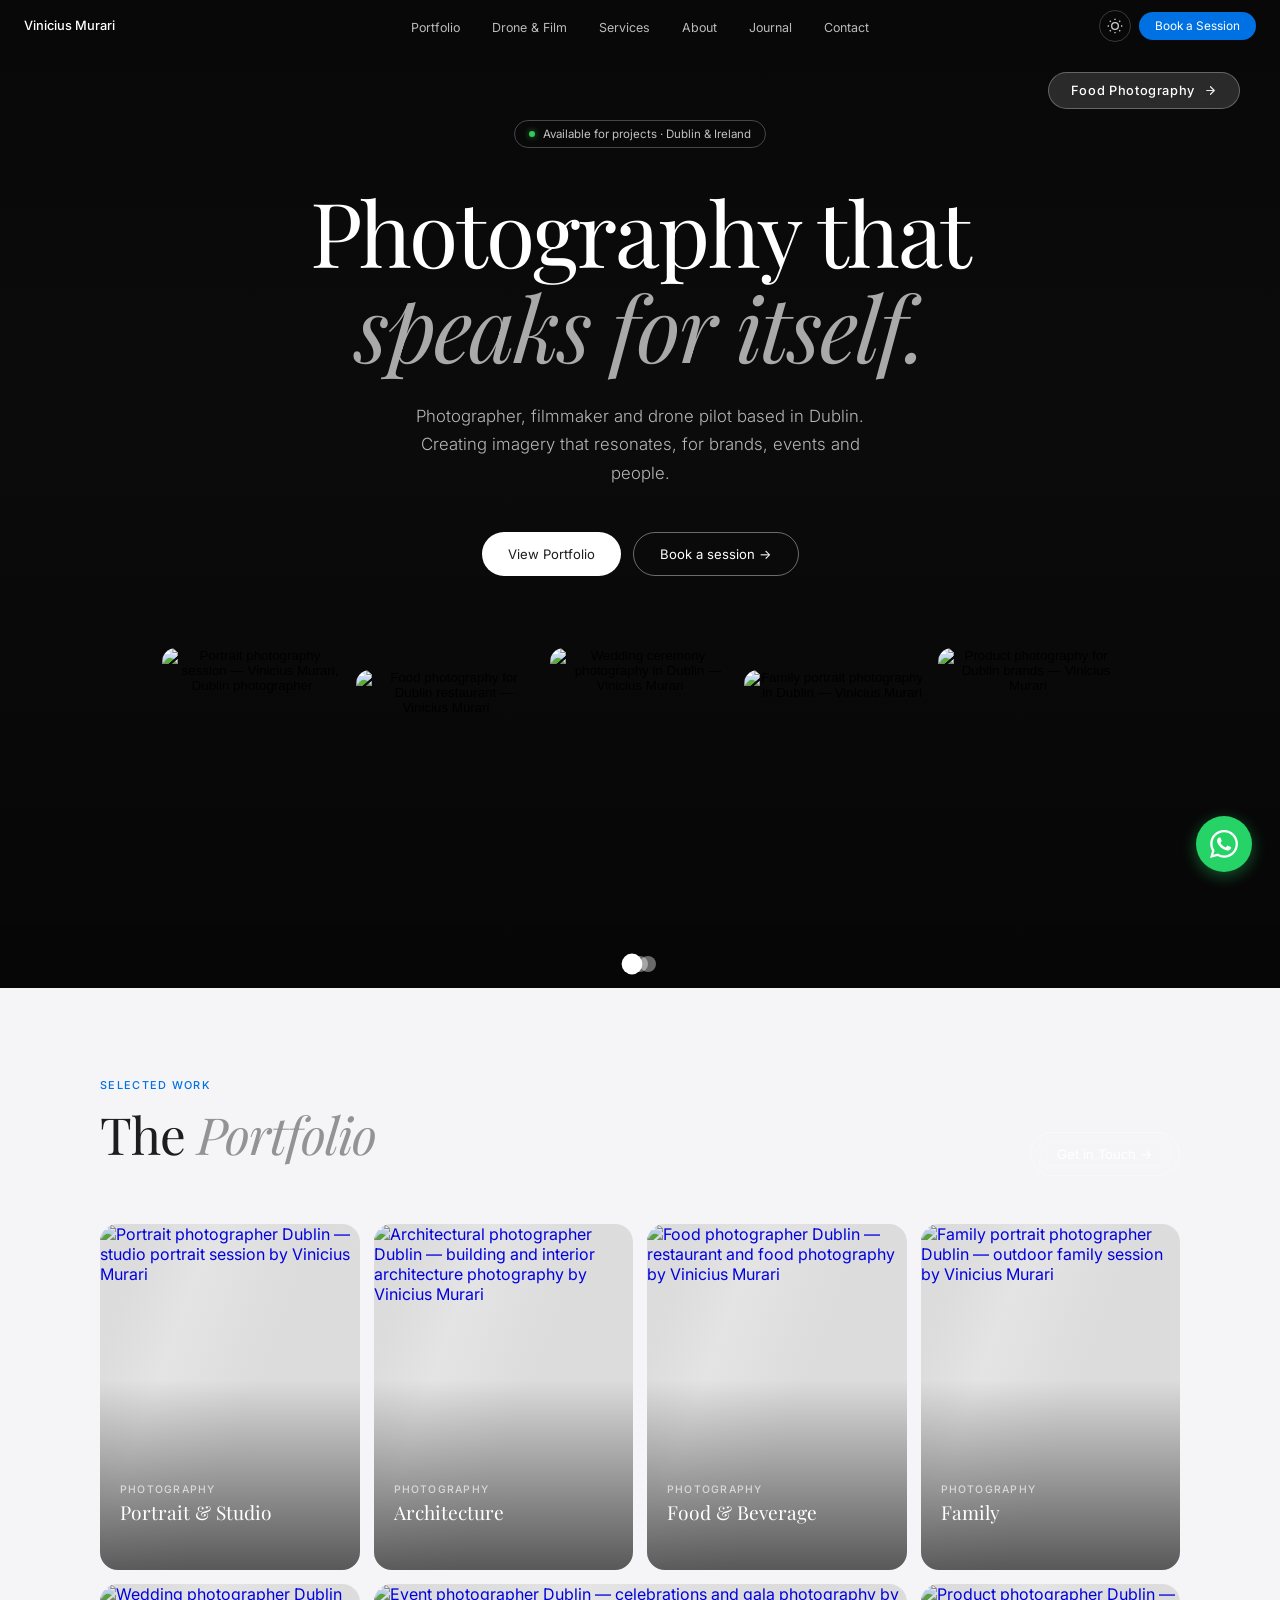
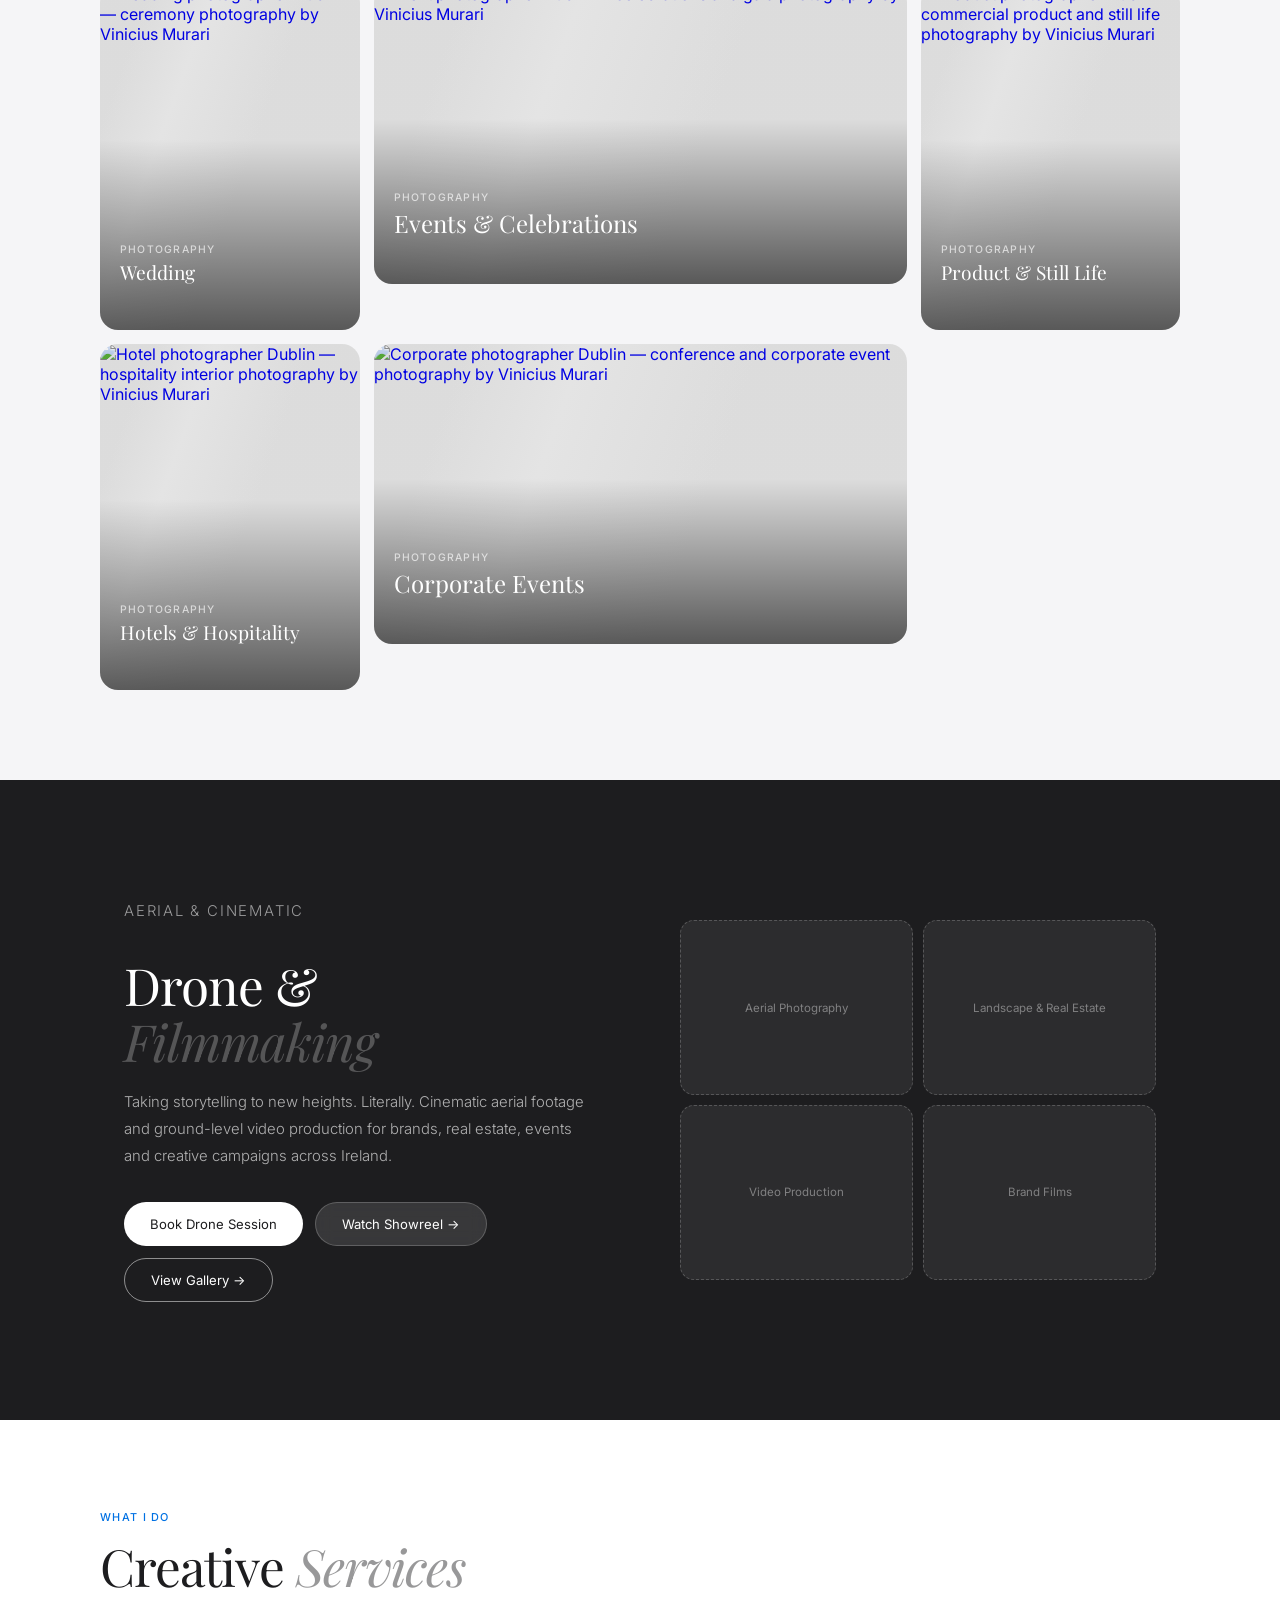
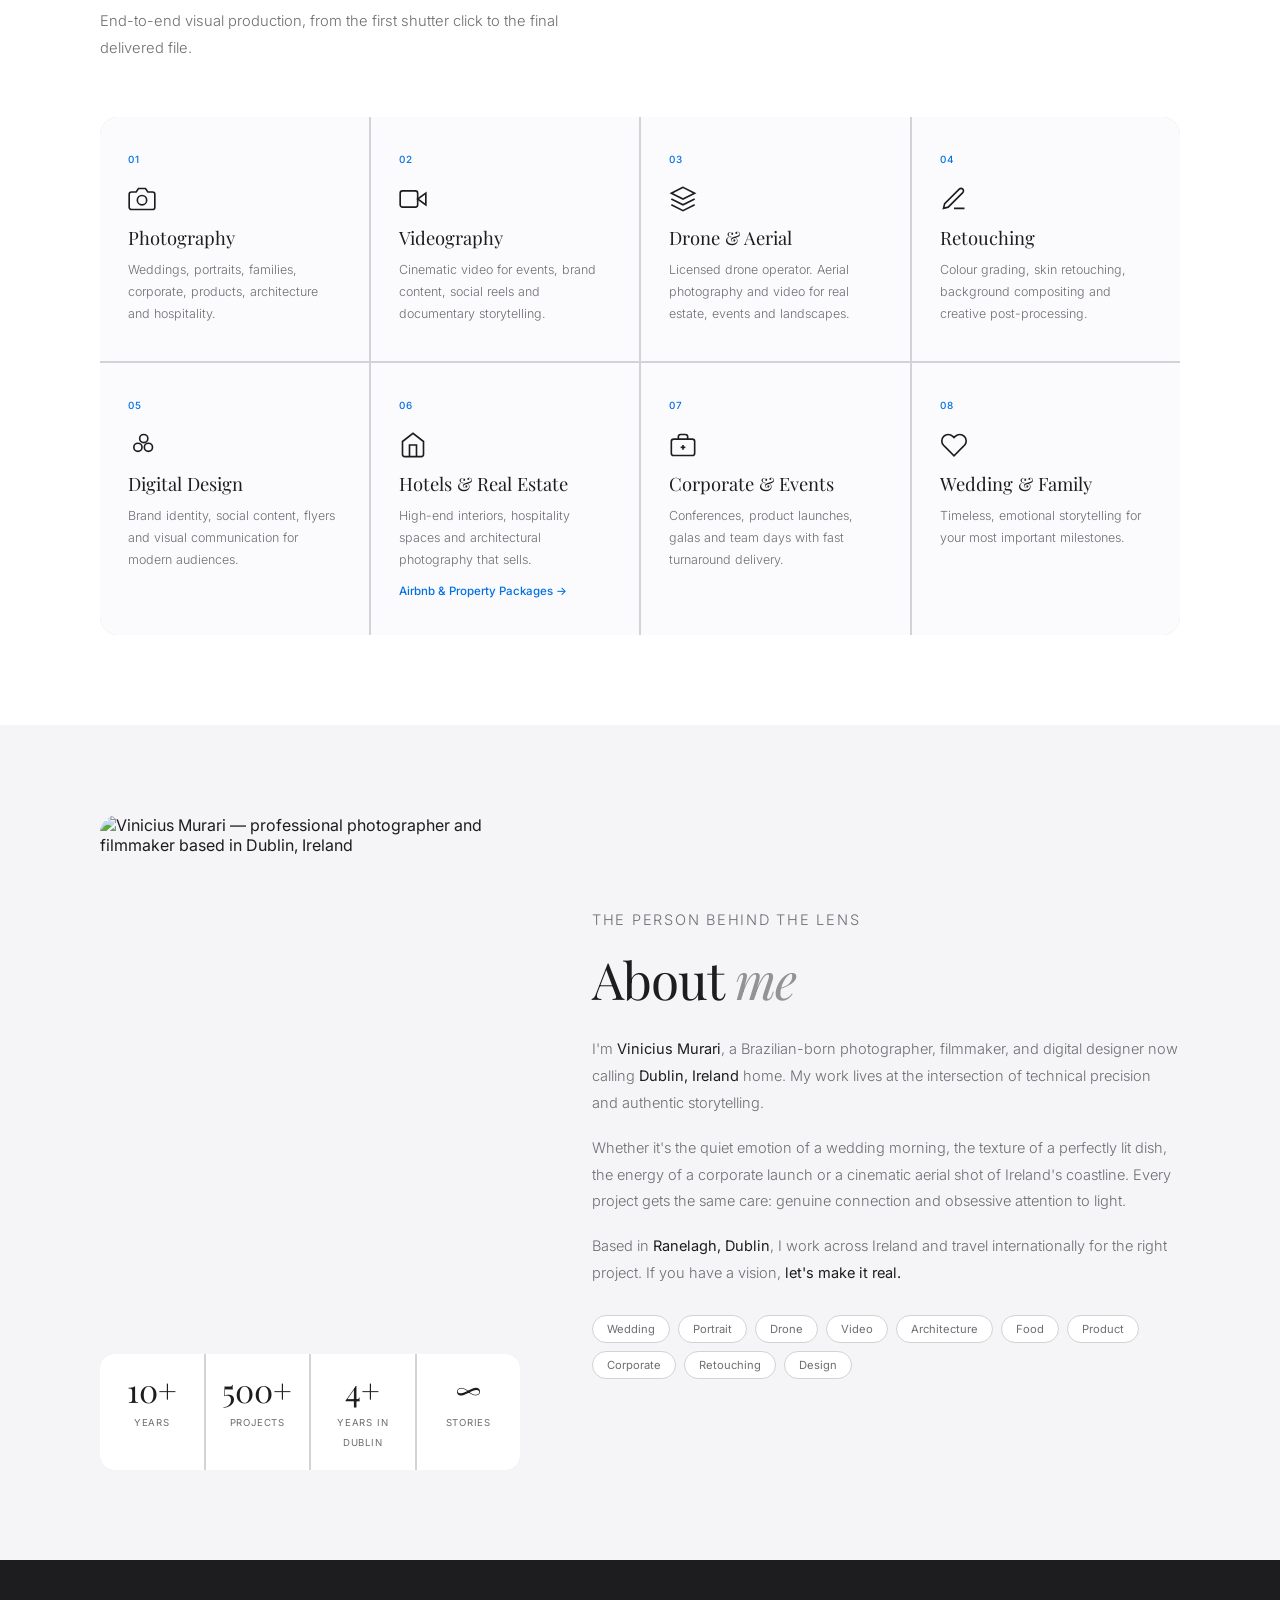
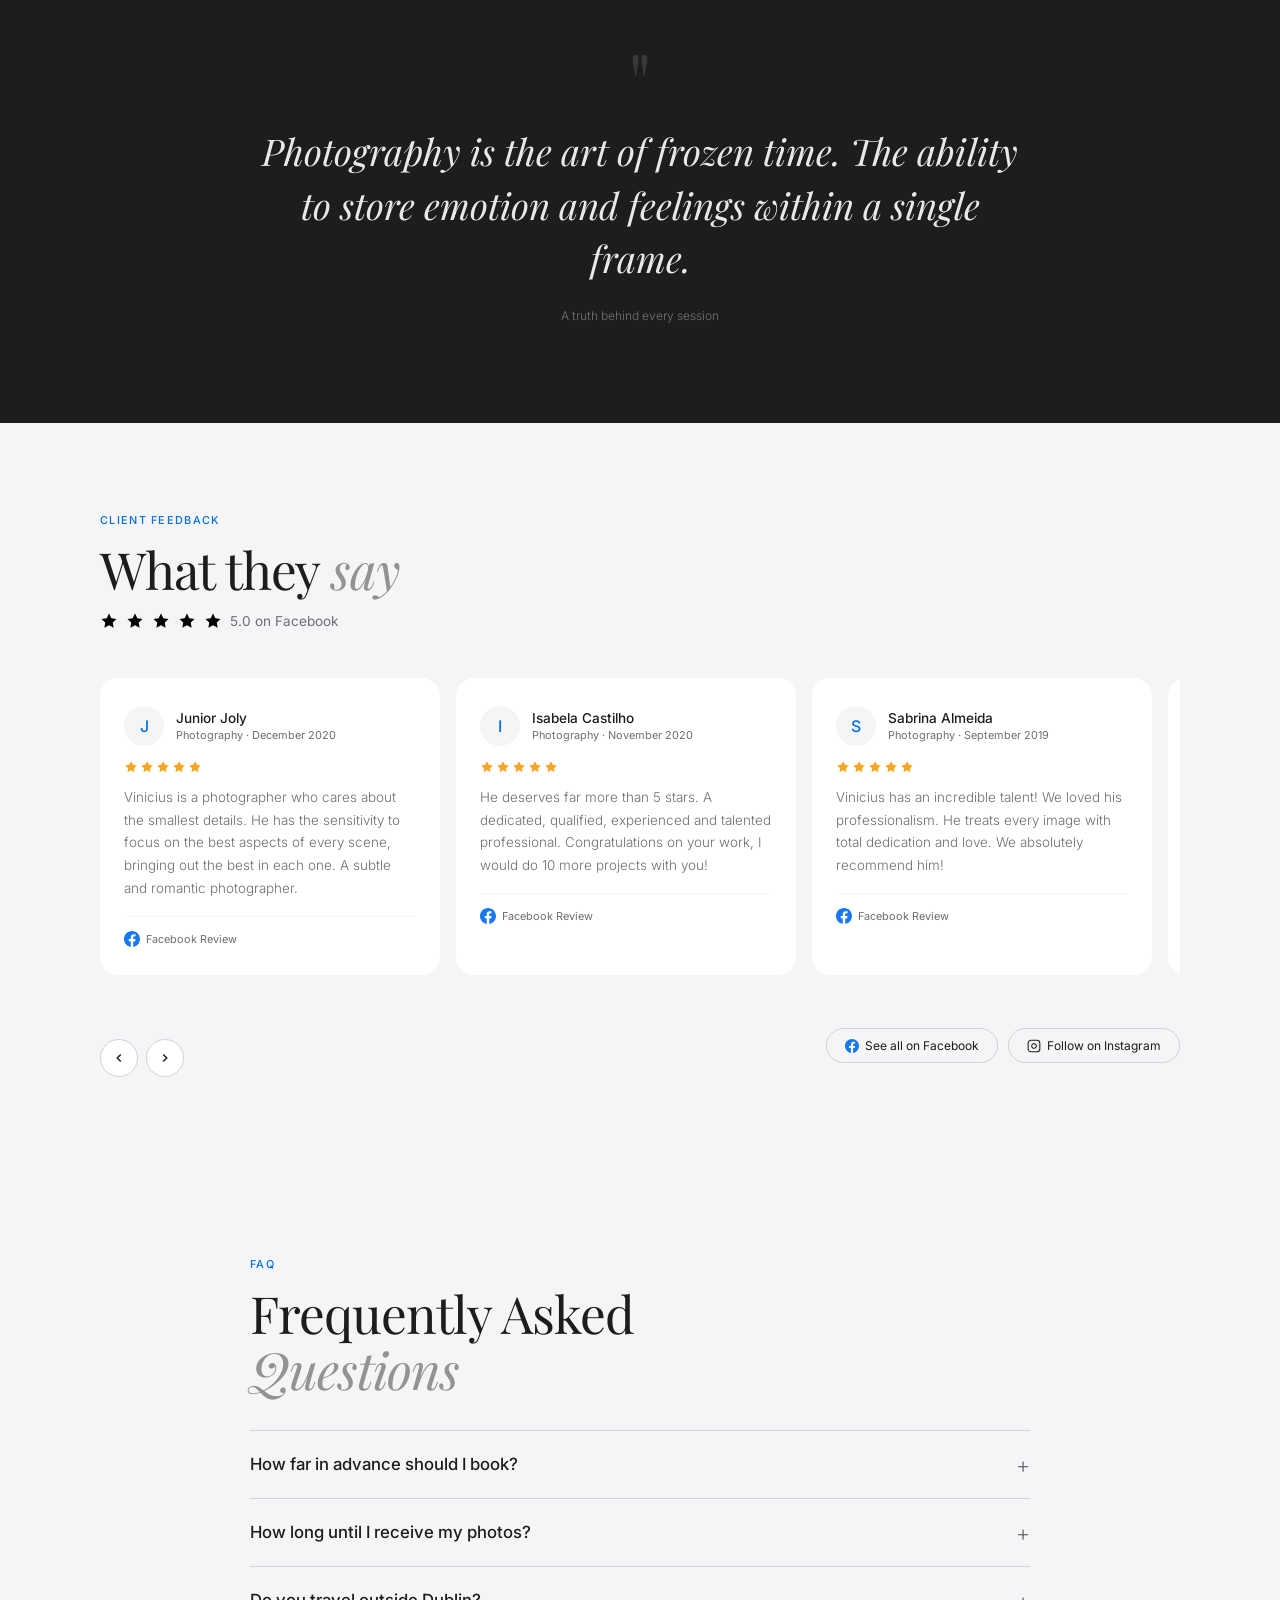
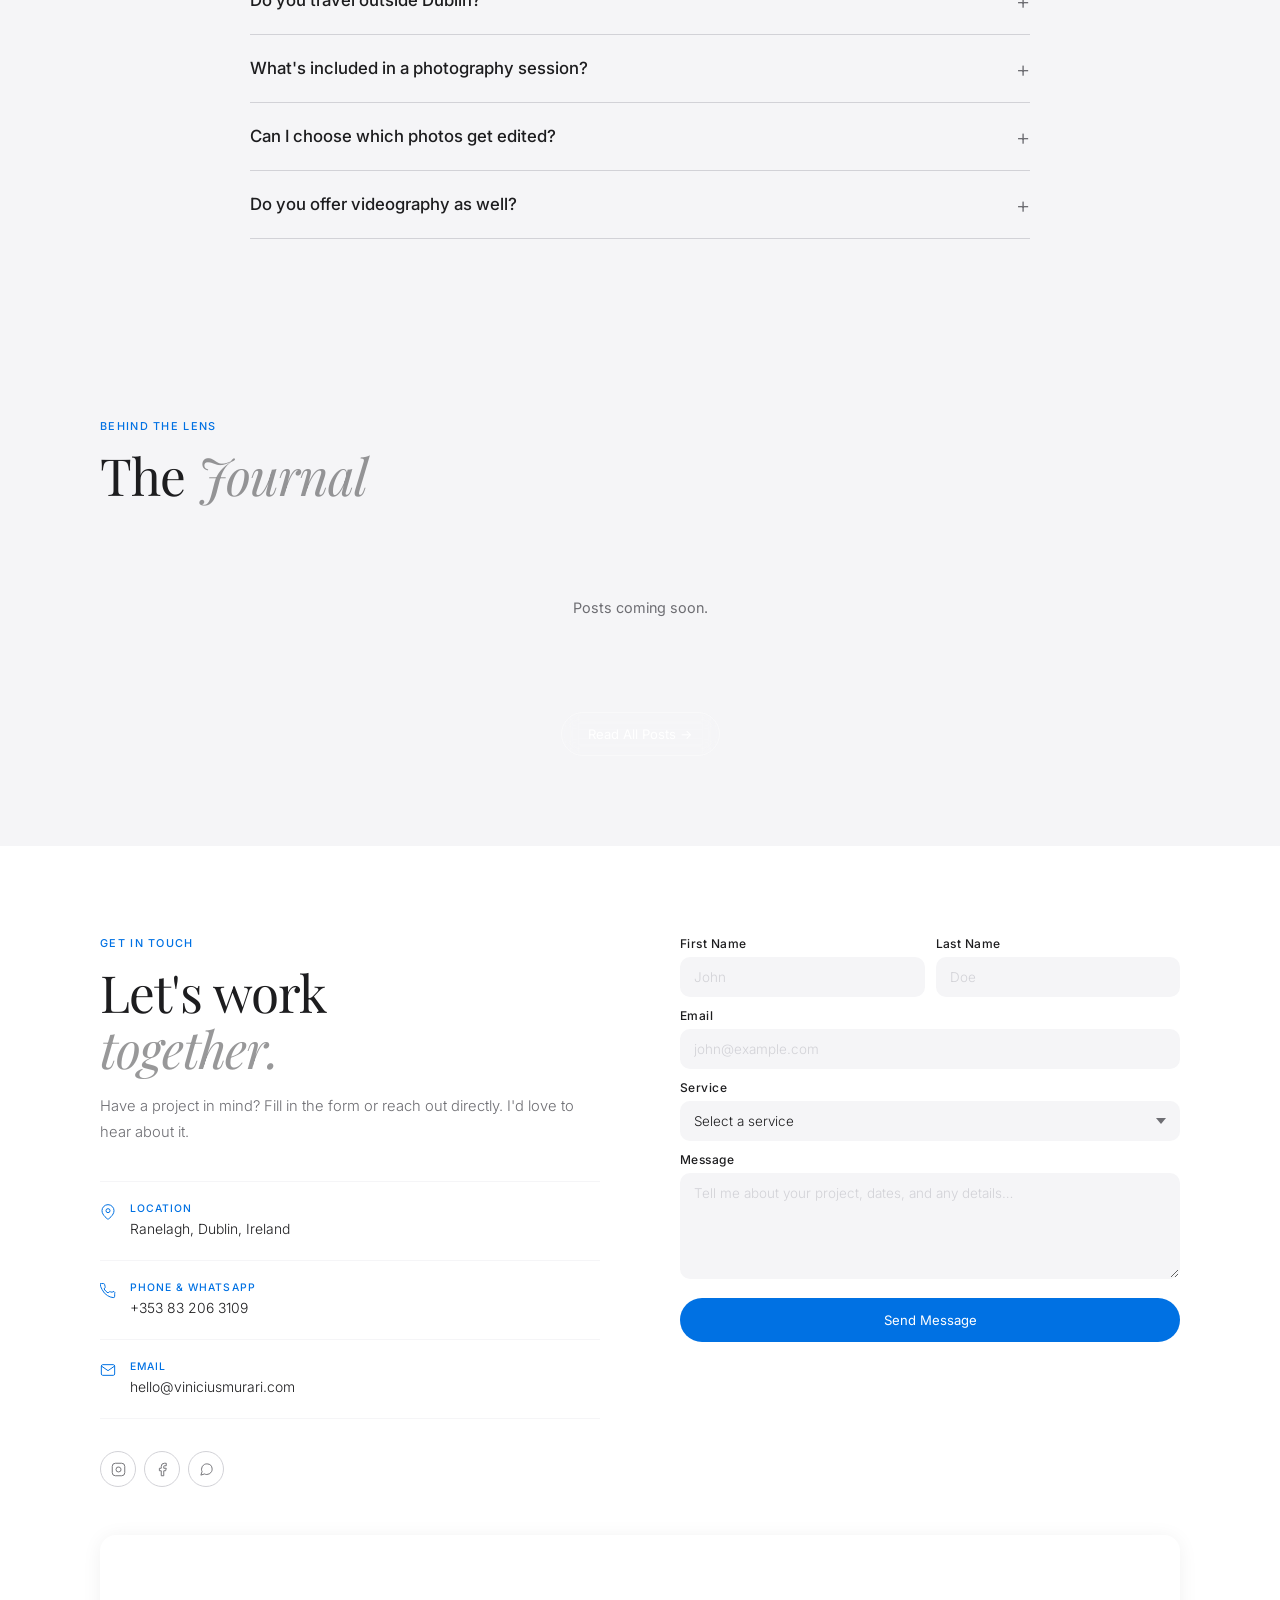
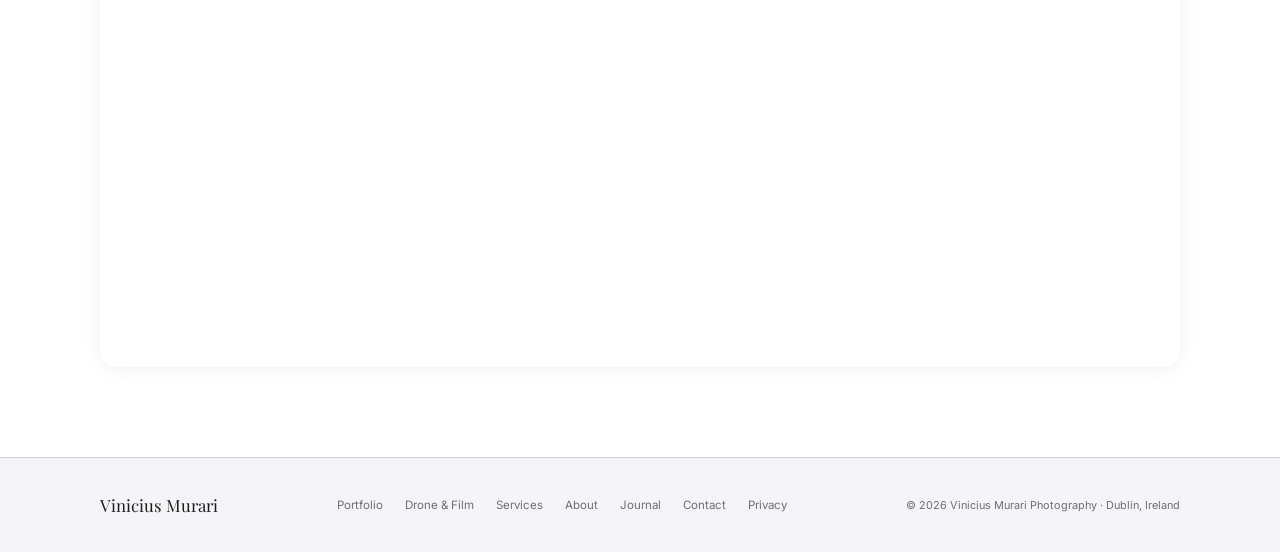
==== commit b382cdea: "ux: melhorias visuais e acessibilidade (revertível com git revert HEAD) - h2 em: de color:muted para" ====
--- a/index.html
+++ b/index.html
@@ -61,7 +61,7 @@
 
   <!-- ─── Fonts & Styles ─── -->
   <link href="https://fonts.googleapis.com/css2?family=Inter:wght@300;400;500&family=Playfair+Display:ital,wght@0,400;0,500;1,400;1,500&display=swap" rel="stylesheet">
-  <link rel="stylesheet" href="styles.css?v=36">
+  <link rel="stylesheet" href="styles.css?v=37">
 
   <!-- ─── JSON-LD Structured Data ─── -->
 
@@ -420,7 +420,7 @@
     <li><a href="#contact" data-close-nav>Contact</a></li>
   </ul>
   <div class="nav-right">
-    <button id="darkToggle" class="nav-dark-toggle" aria-label="Toggle dark mode" title="Toggle dark mode">
+    <button id="darkToggle" class="nav-dark-toggle" aria-label="Toggle dark mode" role="switch" aria-checked="false" title="Toggle dark mode">
       <svg class="icon-sun" width="16" height="16" viewBox="0 0 24 24" fill="none" stroke="currentColor" stroke-width="2"><circle cx="12" cy="12" r="5"/><line x1="12" y1="1" x2="12" y2="3"/><line x1="12" y1="21" x2="12" y2="23"/><line x1="4.22" y1="4.22" x2="5.64" y2="5.64"/><line x1="18.36" y1="18.36" x2="19.78" y2="19.78"/><line x1="1" y1="12" x2="3" y2="12"/><line x1="21" y1="12" x2="23" y2="12"/><line x1="4.22" y1="19.78" x2="5.64" y2="18.36"/><line x1="18.36" y1="5.64" x2="19.78" y2="4.22"/></svg>
       <svg class="icon-moon" width="16" height="16" viewBox="0 0 24 24" fill="none" stroke="currentColor" stroke-width="2"><path d="M21 12.79A9 9 0 1 1 11.21 3 7 7 0 0 0 21 12.79z"/></svg>
     </button>
@@ -1148,7 +1148,7 @@
   </div>
 </div>
 
-<script src="script.js?v=39" defer></script>
+<script src="script.js?v=41" defer></script>
 
 <noscript>
   <style>.page-loader,.hero-dots,.hero-strip{display:none!important}</style>
--- a/styles.css
+++ b/styles.css
@@ -256,16 +256,16 @@
 }
 
 /* ─── Sections ─── */
-.sec { padding: 120px 24px; }
+.sec { padding: 90px 24px; }
 .sec--gray { background: var(--bg); }
 .inner { max-width: 1080px; margin: 0 auto; }
 .eyebrow { font-size: 0.68rem; font-weight: 500; letter-spacing: 0.12em; text-transform: uppercase; color: var(--blue); margin-bottom: 14px; }
 h2 { font-family: var(--serif); font-size: clamp(2rem, 4vw, 3.6rem); font-weight: 400; line-height: 1.1; letter-spacing: -0.02em; margin-bottom: 14px; }
-h2 em { font-style: italic; color: var(--muted); }
+h2 em { font-style: italic; color: inherit; opacity: 0.45; }
 .body-t { font-size: 0.92rem; font-weight: 300; color: var(--muted); line-height: 1.8; max-width: 520px; }
 
 /* Scroll reveal */
-.rev { opacity: 0; transform: translateY(28px); transition: opacity .65s ease, transform .65s ease; }
+.rev { opacity: 0; transform: translateY(28px); transition: opacity .65s ease, transform .65s ease; will-change: opacity, transform; }
 .rev.in { opacity: 1; transform: none; }
 .d1 { transition-delay: .1s; }
 .d2 { transition-delay: .2s; }
@@ -278,6 +278,9 @@
 .cat-card {
   position: relative; border-radius: var(--r); overflow: hidden;
   aspect-ratio: 3/4; cursor: pointer; text-decoration: none; display: block;
+  background: linear-gradient(110deg, #e8e8e8 8%, #f0f0f0 18%, #e8e8e8 33%);
+  background-size: 200% 100%;
+  animation: shimmer 1.4s linear infinite;
 }
 .cat-card img { width: 100%; height: 100%; object-fit: cover; transition: transform .6s ease; display: block; }
 .cat-card:hover img { transform: scale(1.06); }
@@ -1160,6 +1163,7 @@
   background: #1a1a1a; border-color: #333; color: #e5e5e7;
 }
 [data-theme="dark"] .gal-skeleton { background: linear-gradient(110deg, #1a1a1a 8%, #222 18%, #1a1a1a 33%); background-size: 200% 100%; animation: shimmer 1.2s linear infinite; }
+[data-theme="dark"] .cat-card { background: linear-gradient(110deg, #1a1a1a 8%, #222 18%, #1a1a1a 33%); background-size: 200% 100%; }
 [data-theme="dark"] footer { background: #0a0a0a; }
 [data-theme="dark"] .faq-item { border-color: #222; }
 [data-theme="dark"] .faq-item summary { color: #e5e5e7; }
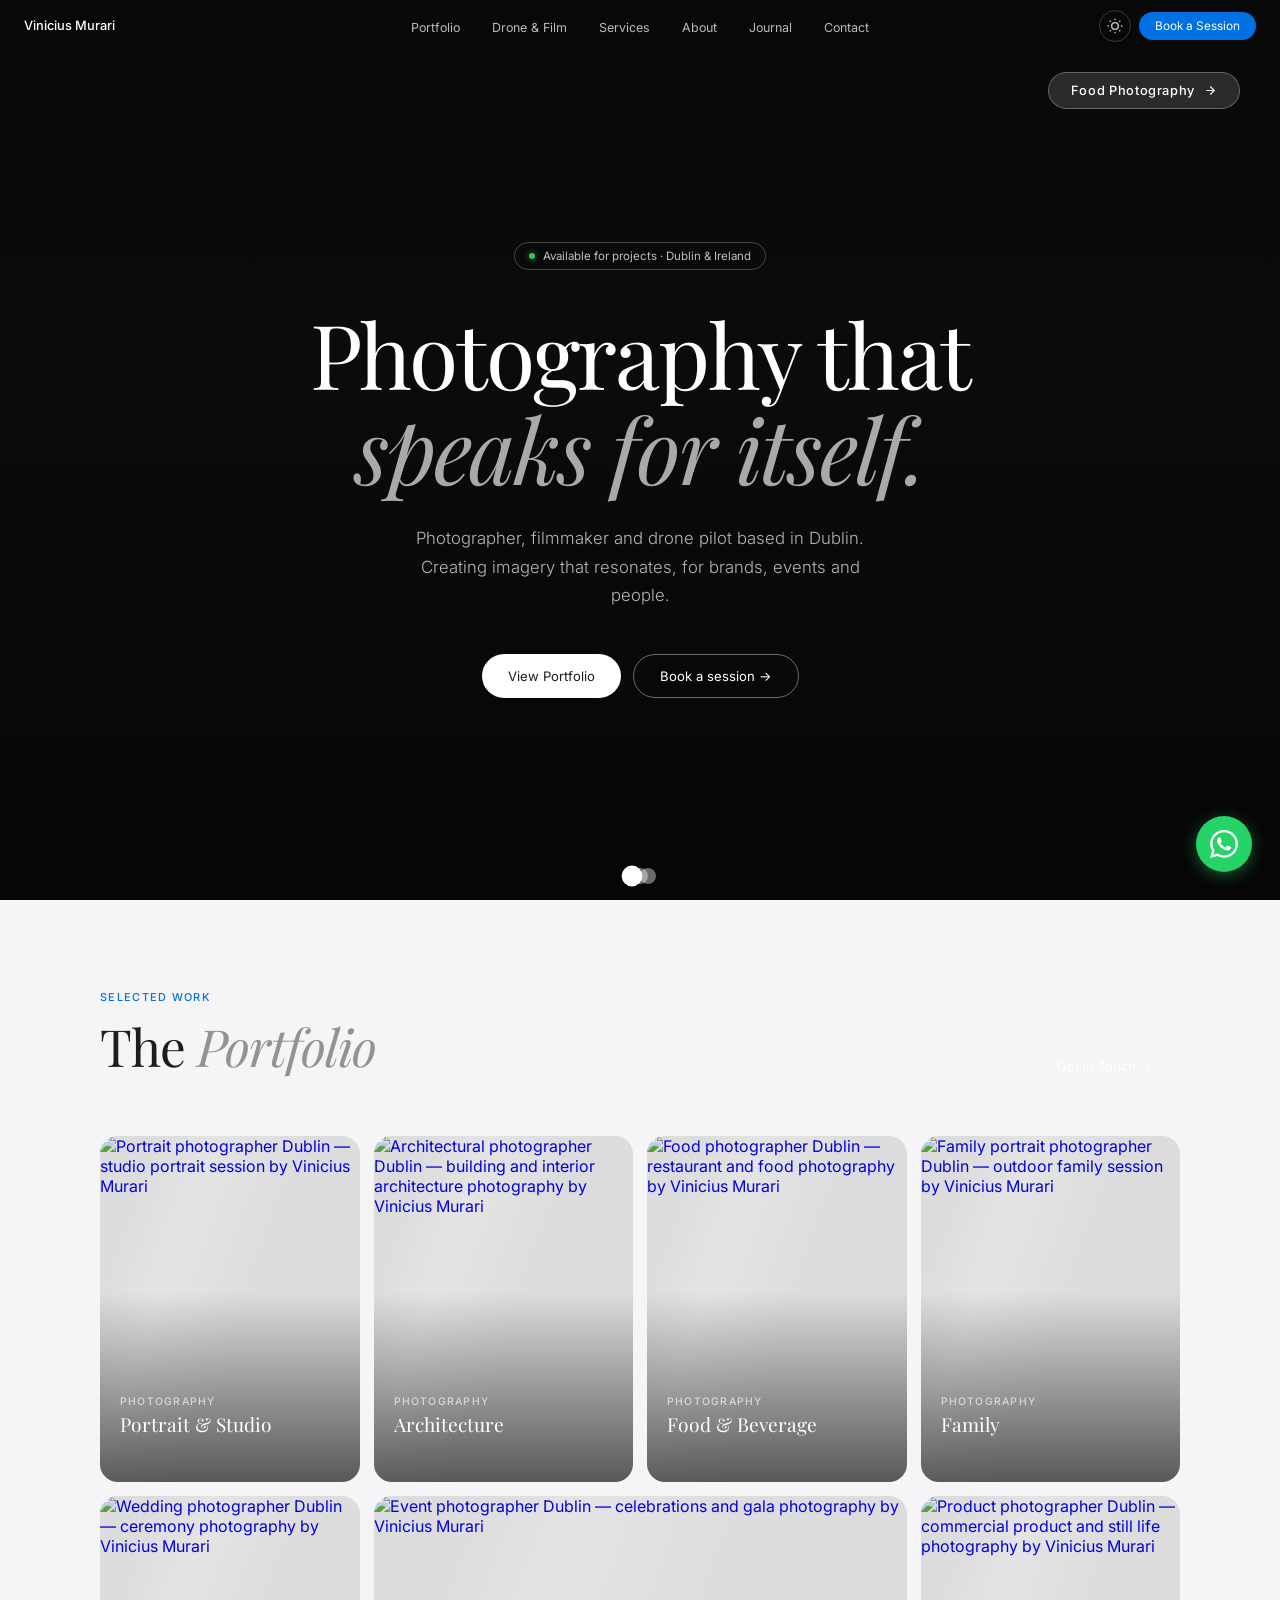
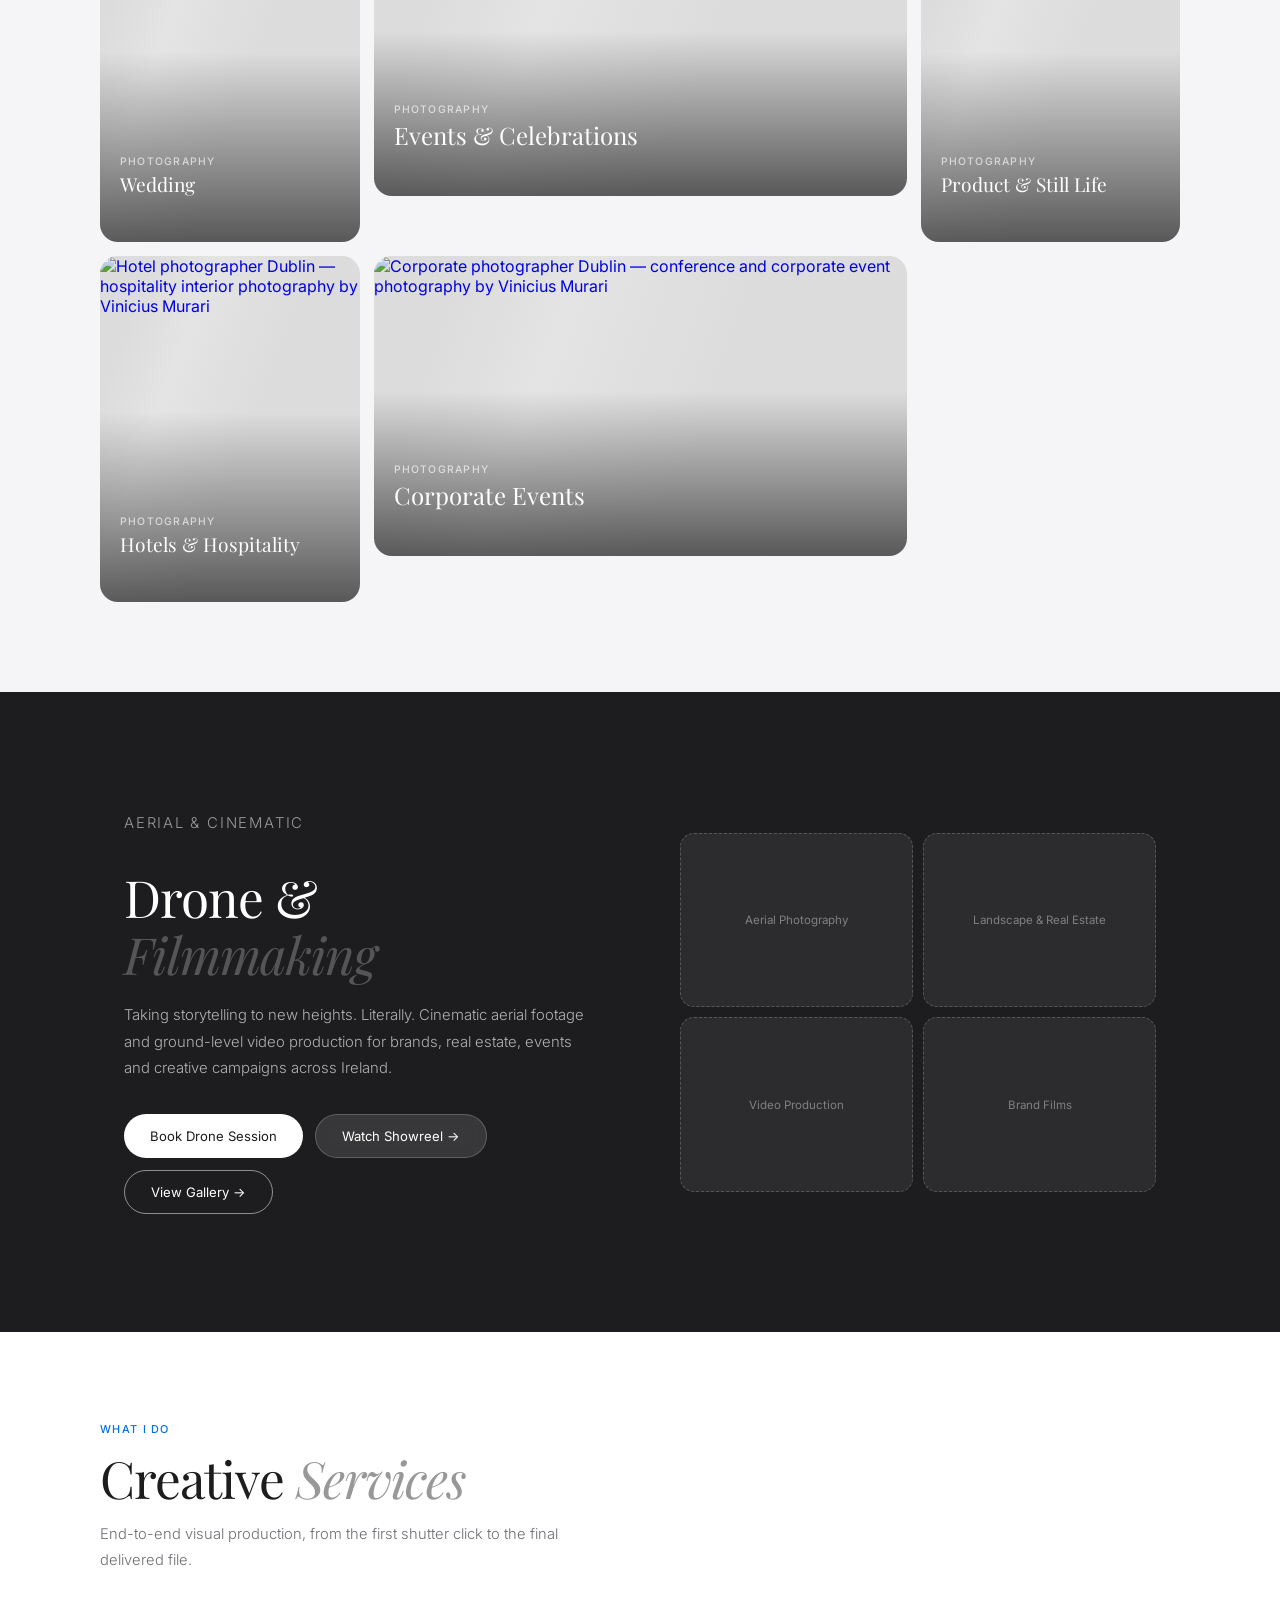
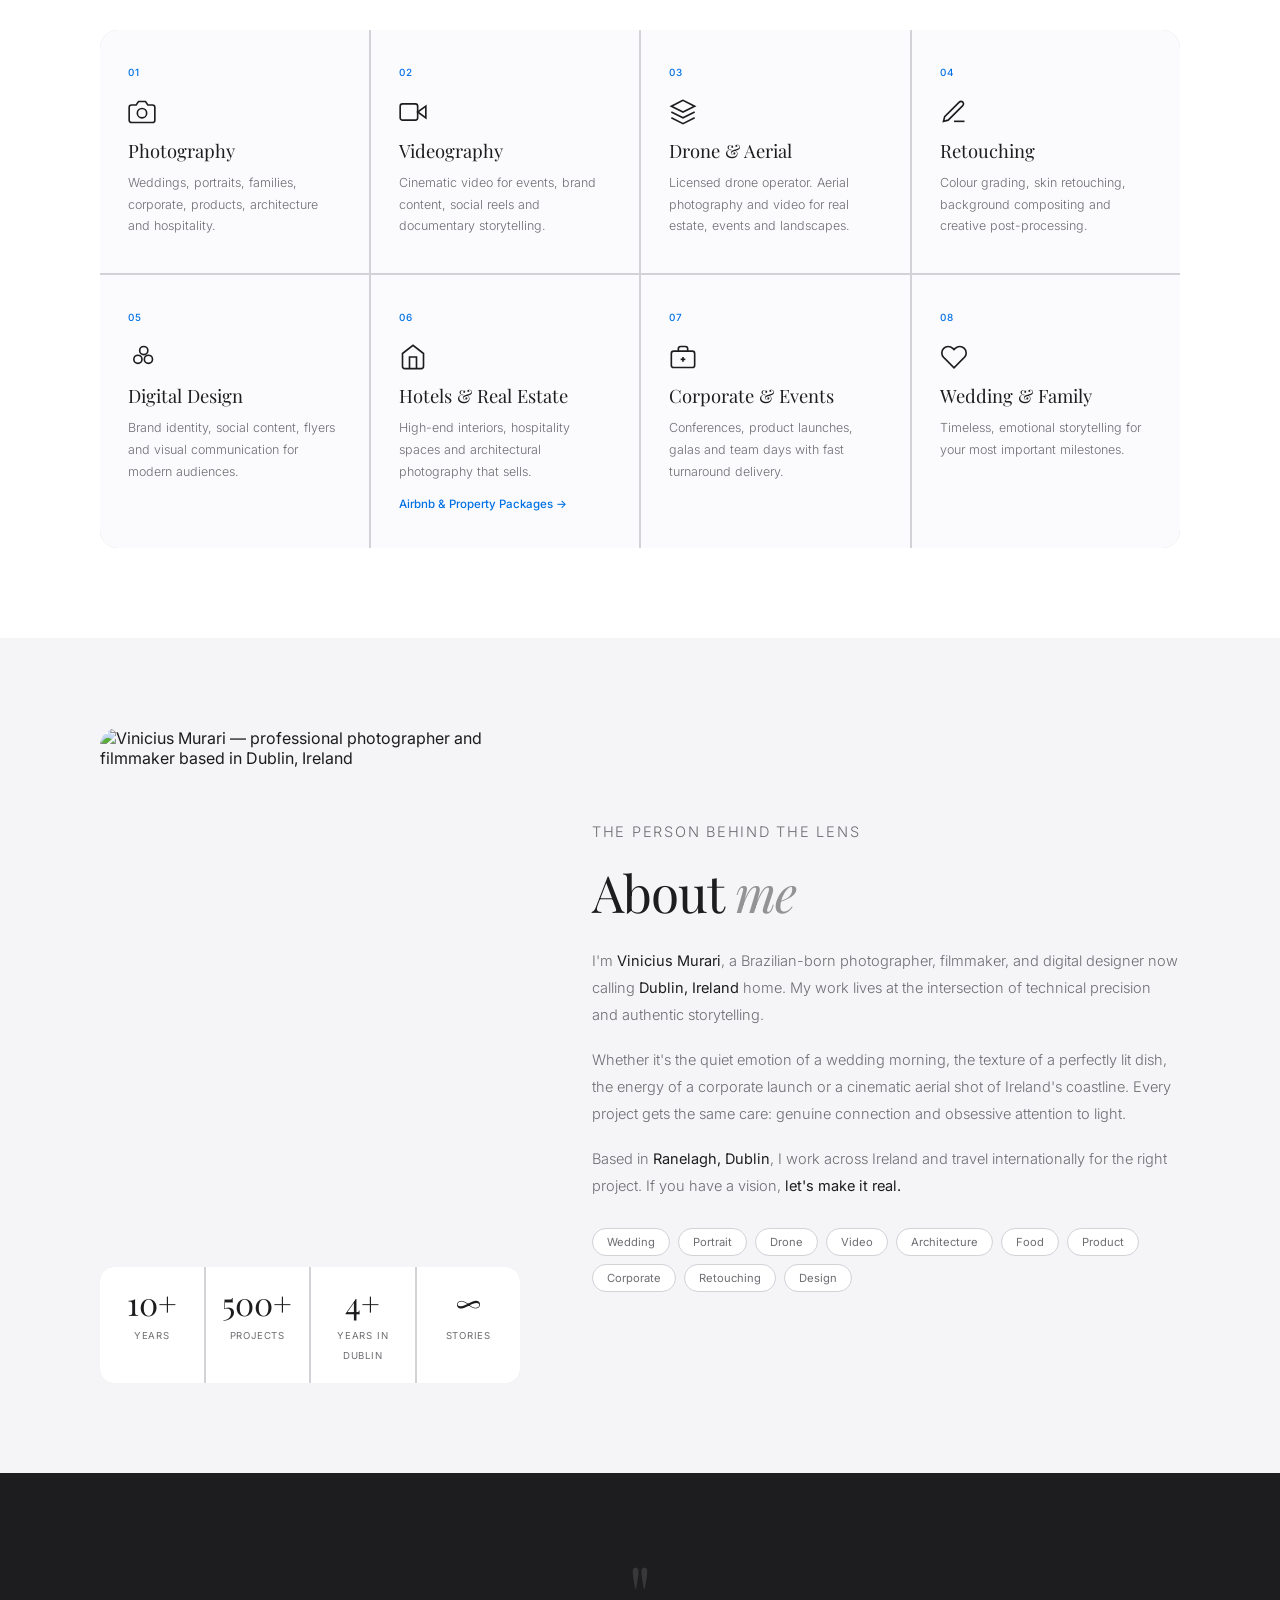
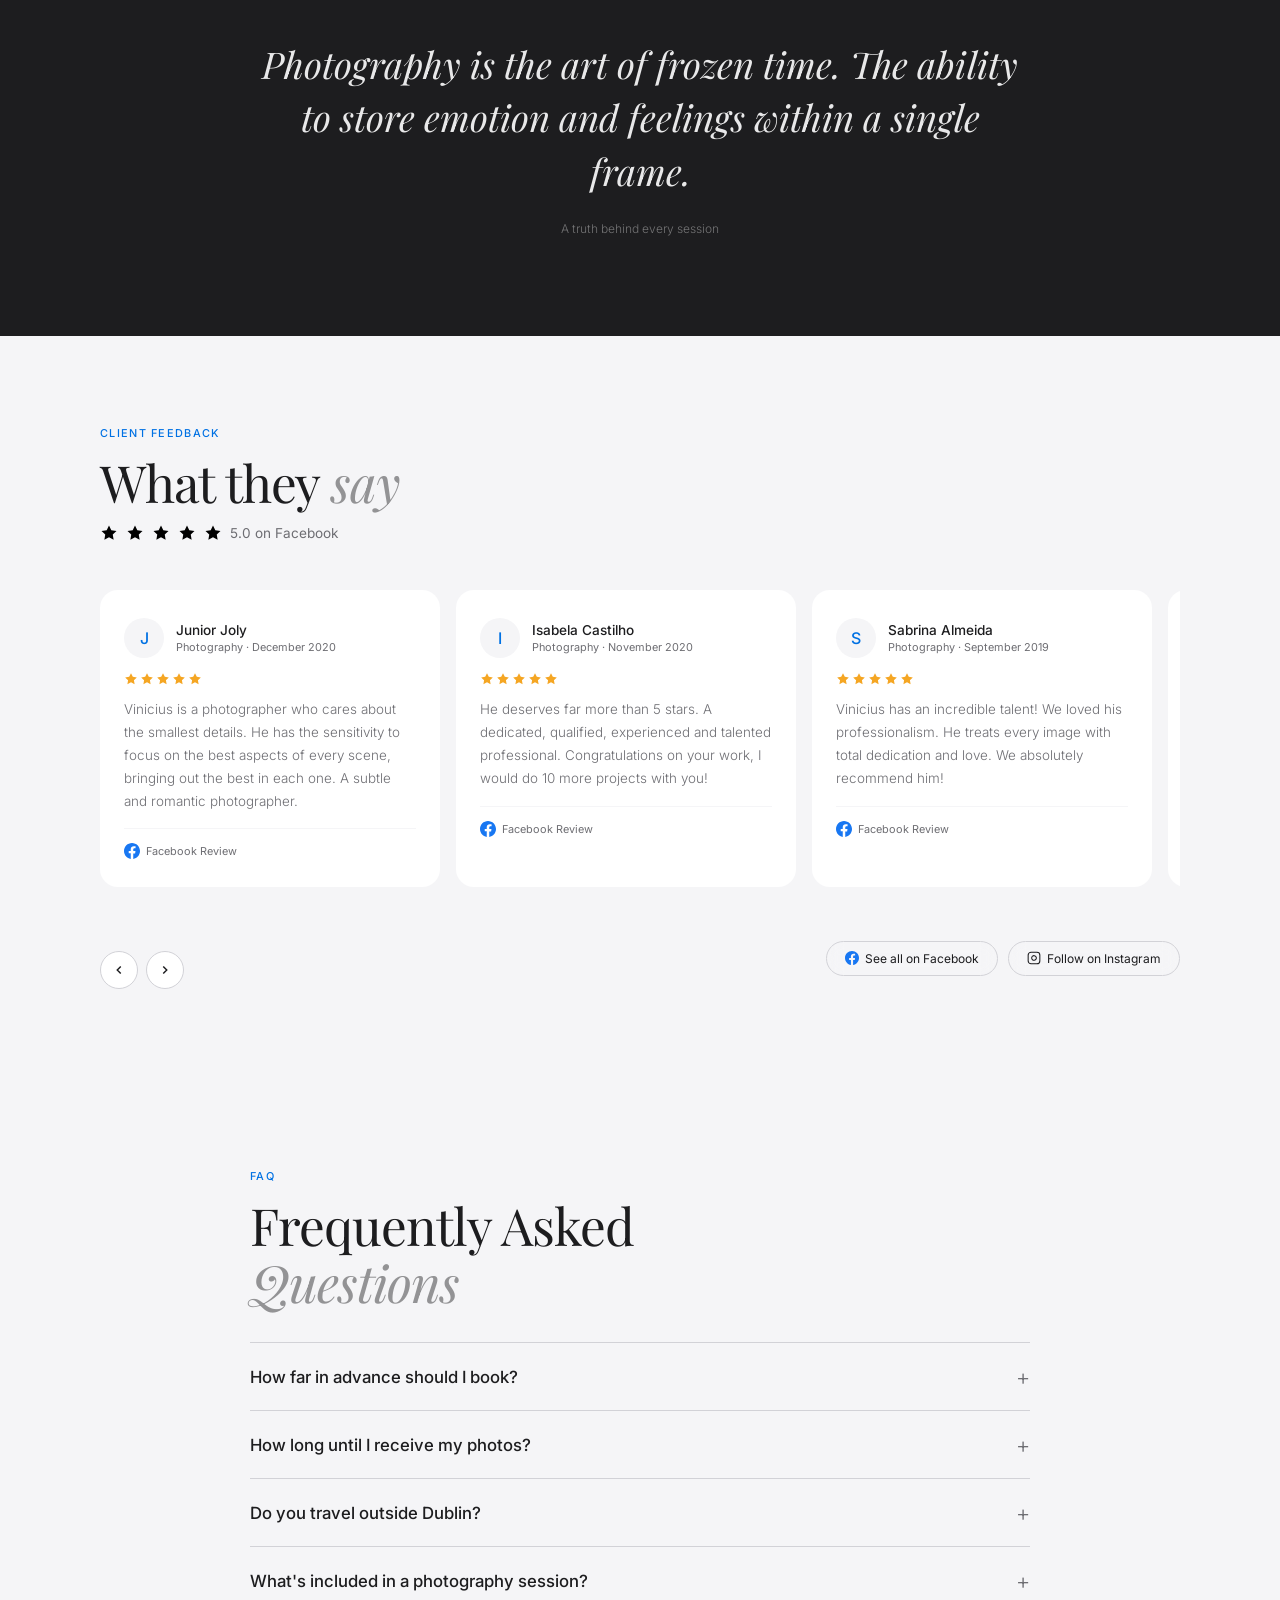
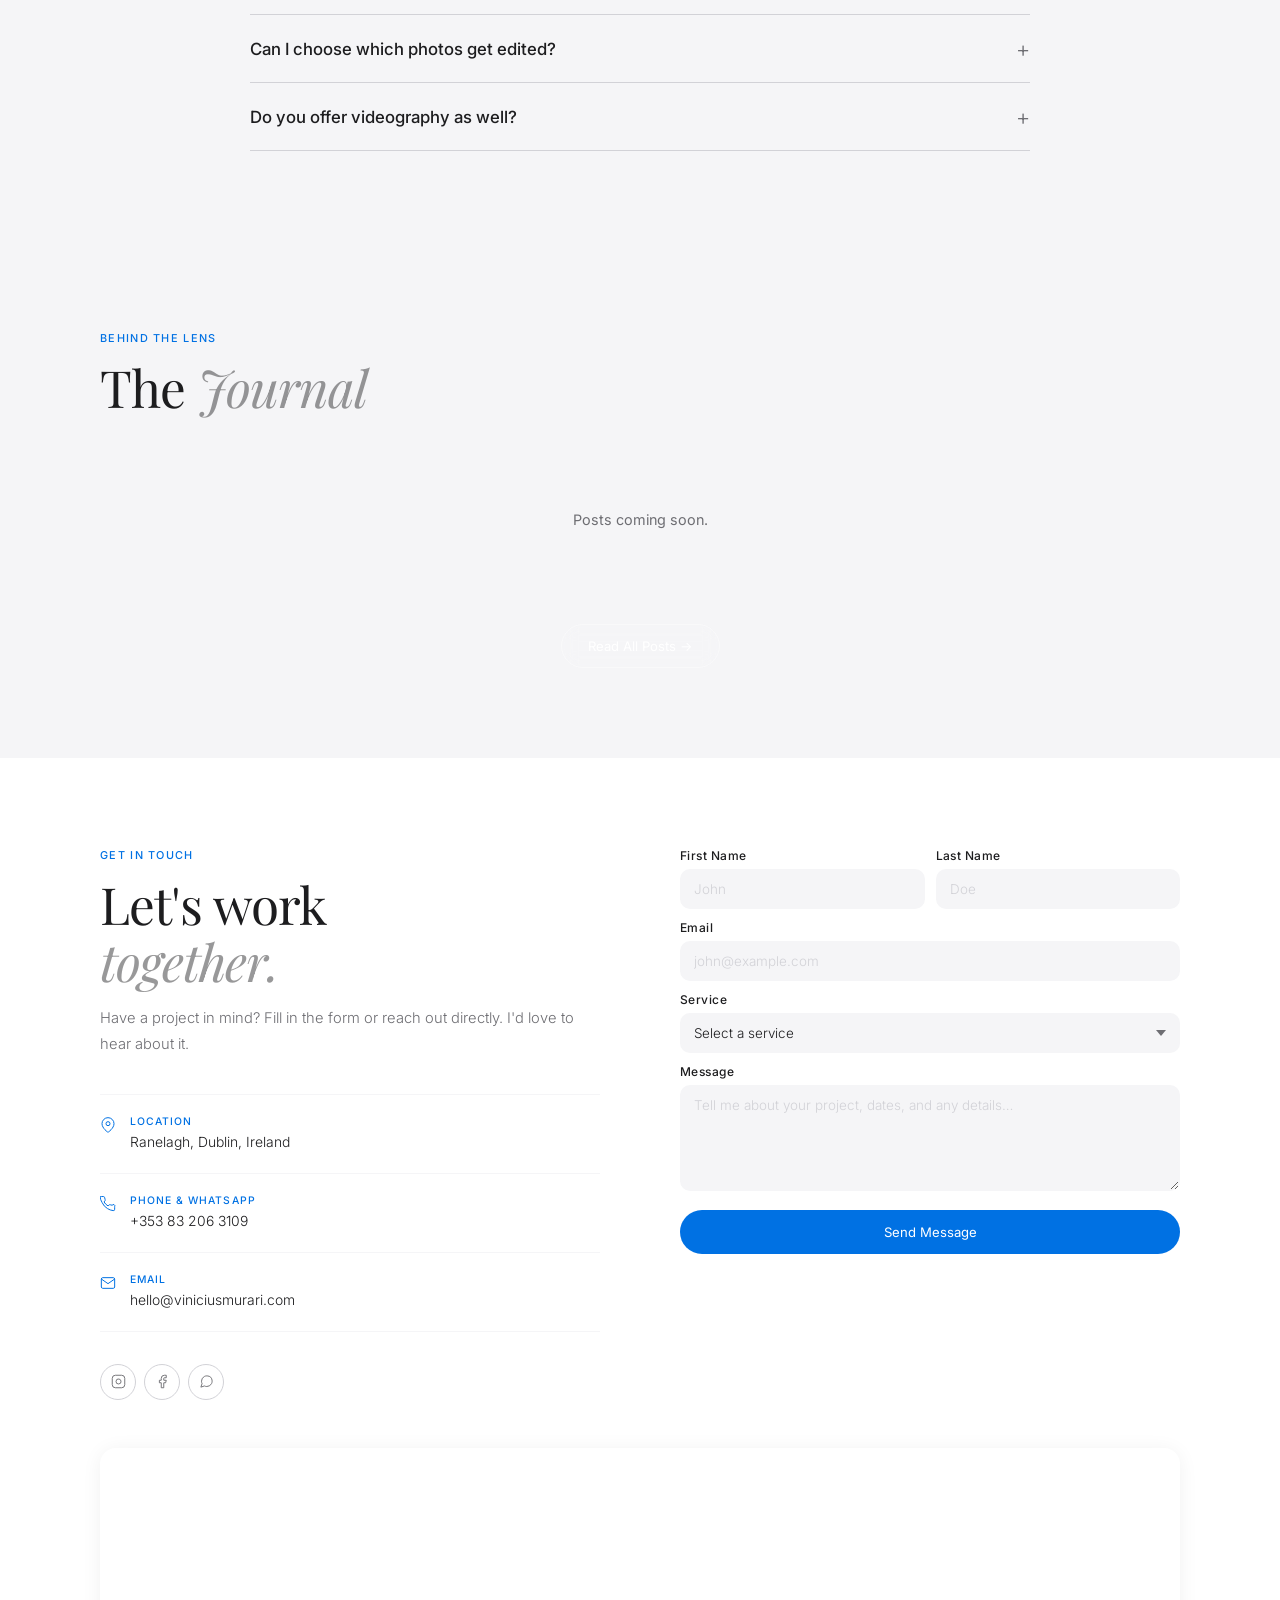
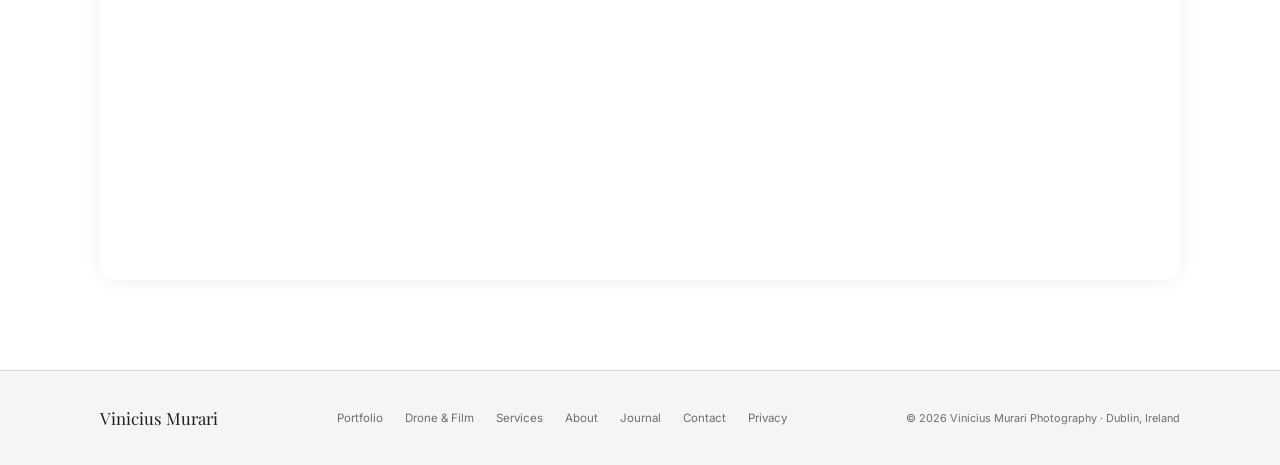
==== commit 3df07cd2: "feat: hero strip escondido por default + toggle no admin - Strip escondido via CSS (display:none) po" ====
--- a/index.html
+++ b/index.html
@@ -1148,7 +1148,7 @@
   </div>
 </div>
 
-<script src="script.js?v=41" defer></script>
+<script src="script.js?v=42" defer></script>
 
 <noscript>
   <style>.page-loader,.hero-dots,.hero-strip{display:none!important}</style>
--- a/styles.css
+++ b/styles.css
@@ -220,9 +220,10 @@
 .btn-ghost:hover { background: rgba(255,255,255,0.12); border-color: rgba(255,255,255,0.7); }
 
 .hero-strip {
-  margin-top: 72px; display: flex; gap: 14px; justify-content: center;
+  margin-top: 72px; display: none; gap: 14px; justify-content: center;
   opacity: 0; animation: fadeUp .9s .7s ease forwards;
 }
+.hero-strip.visible { display: flex; }
 .strip-card {
   position: relative; border: none; background: none; padding: 0;
   cursor: pointer; border-radius: 14px; overflow: hidden; flex-shrink: 0;
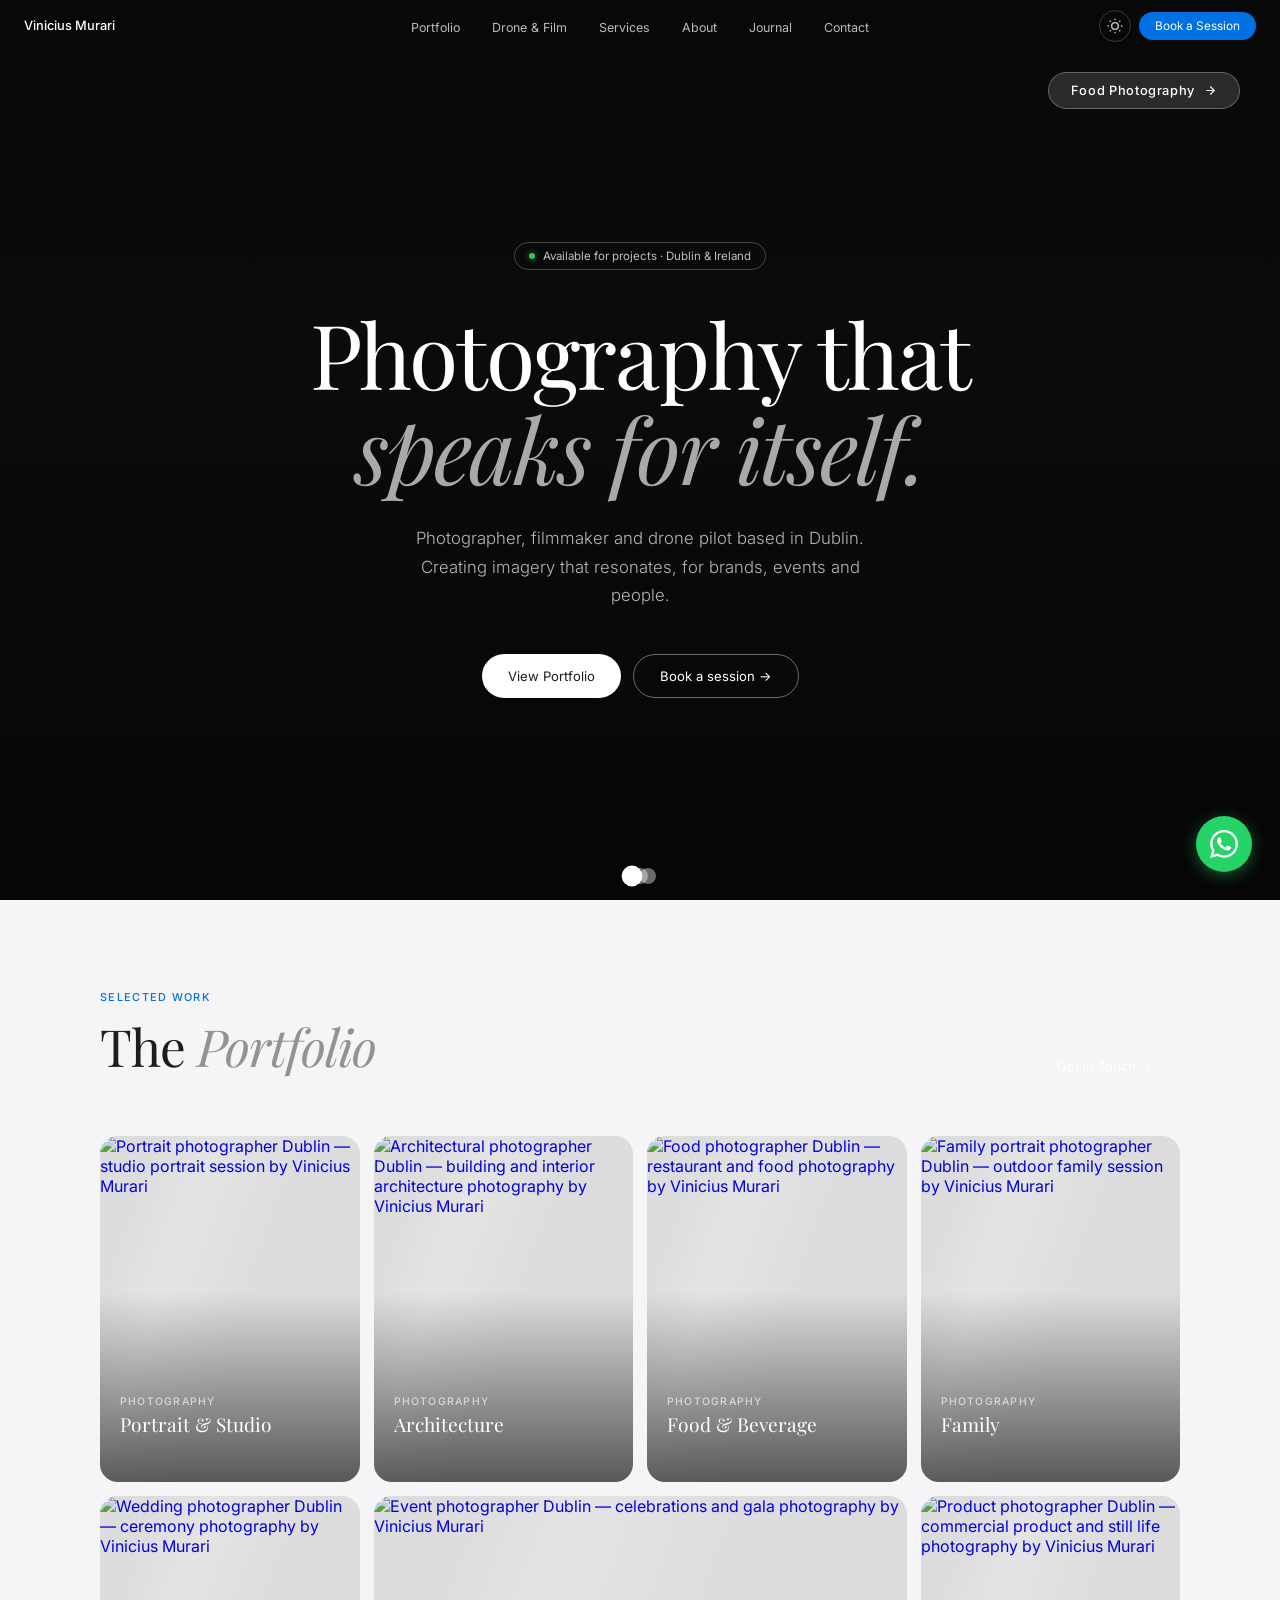
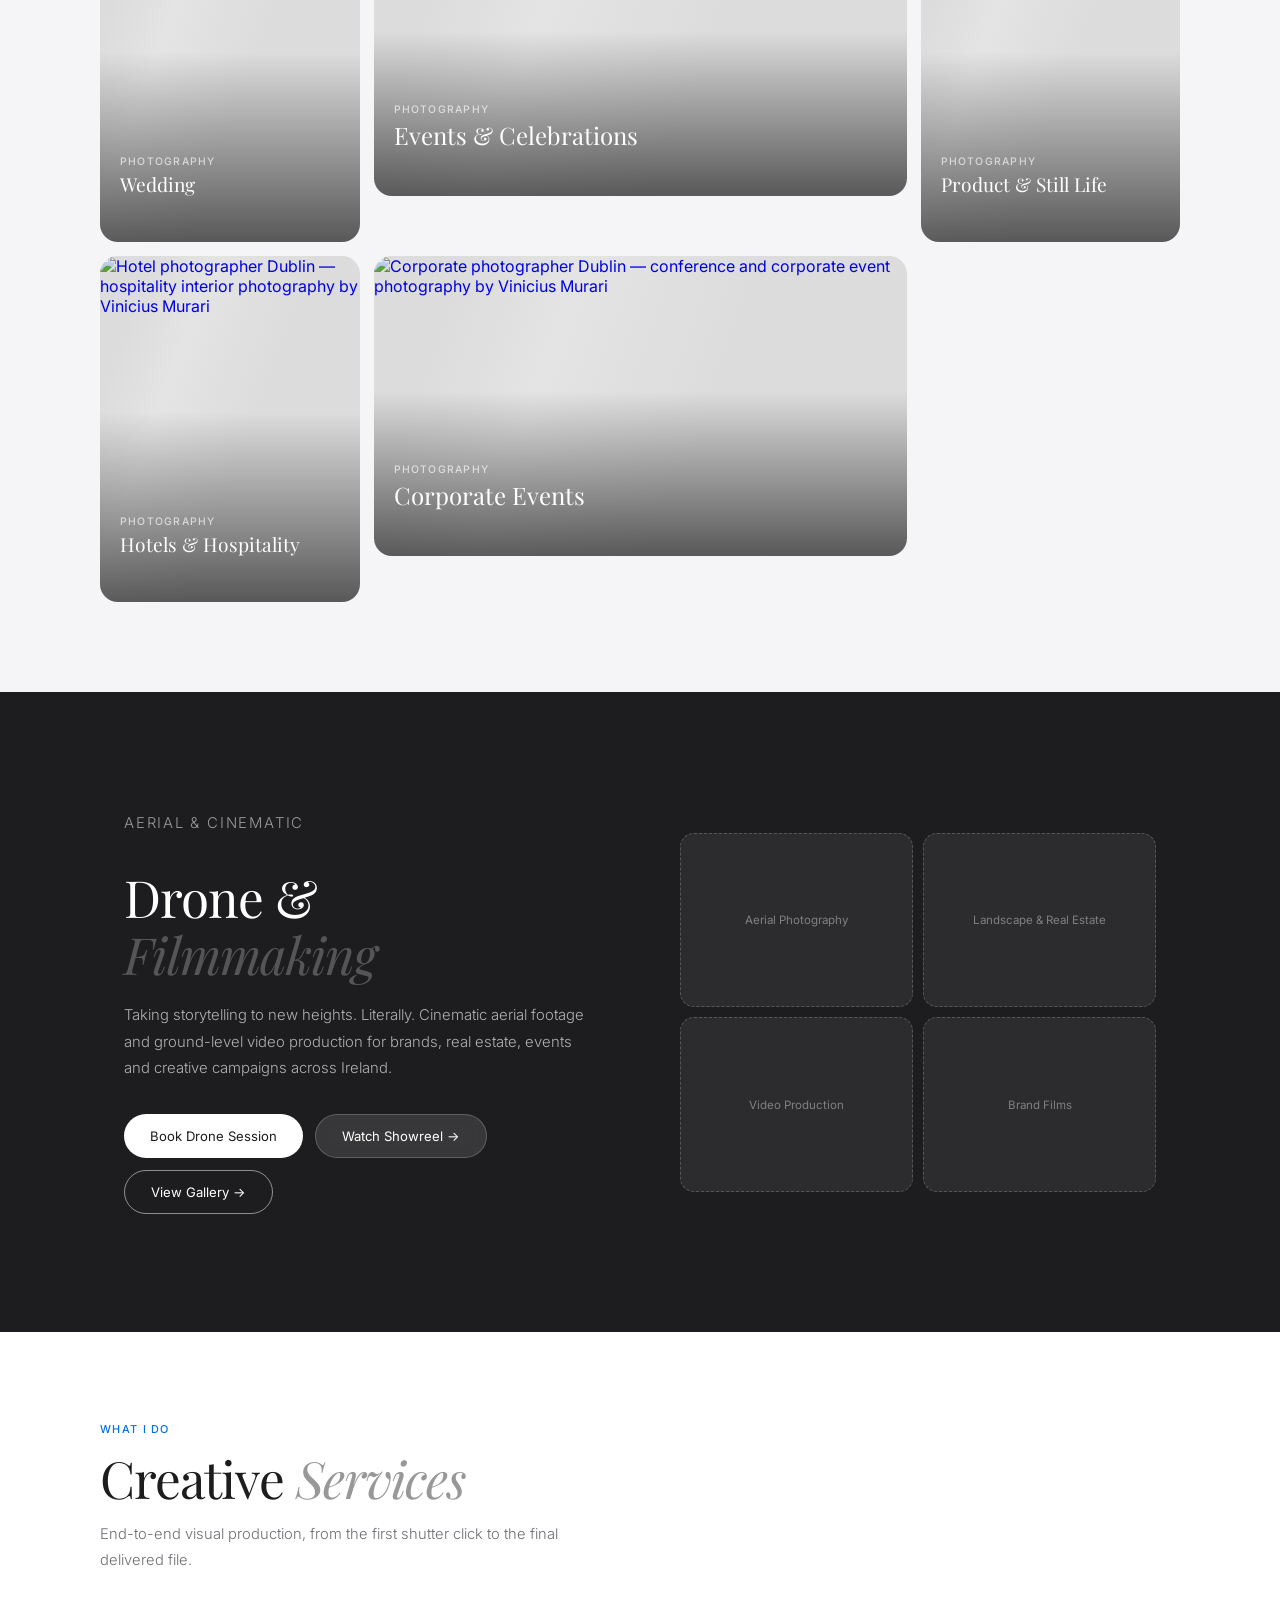
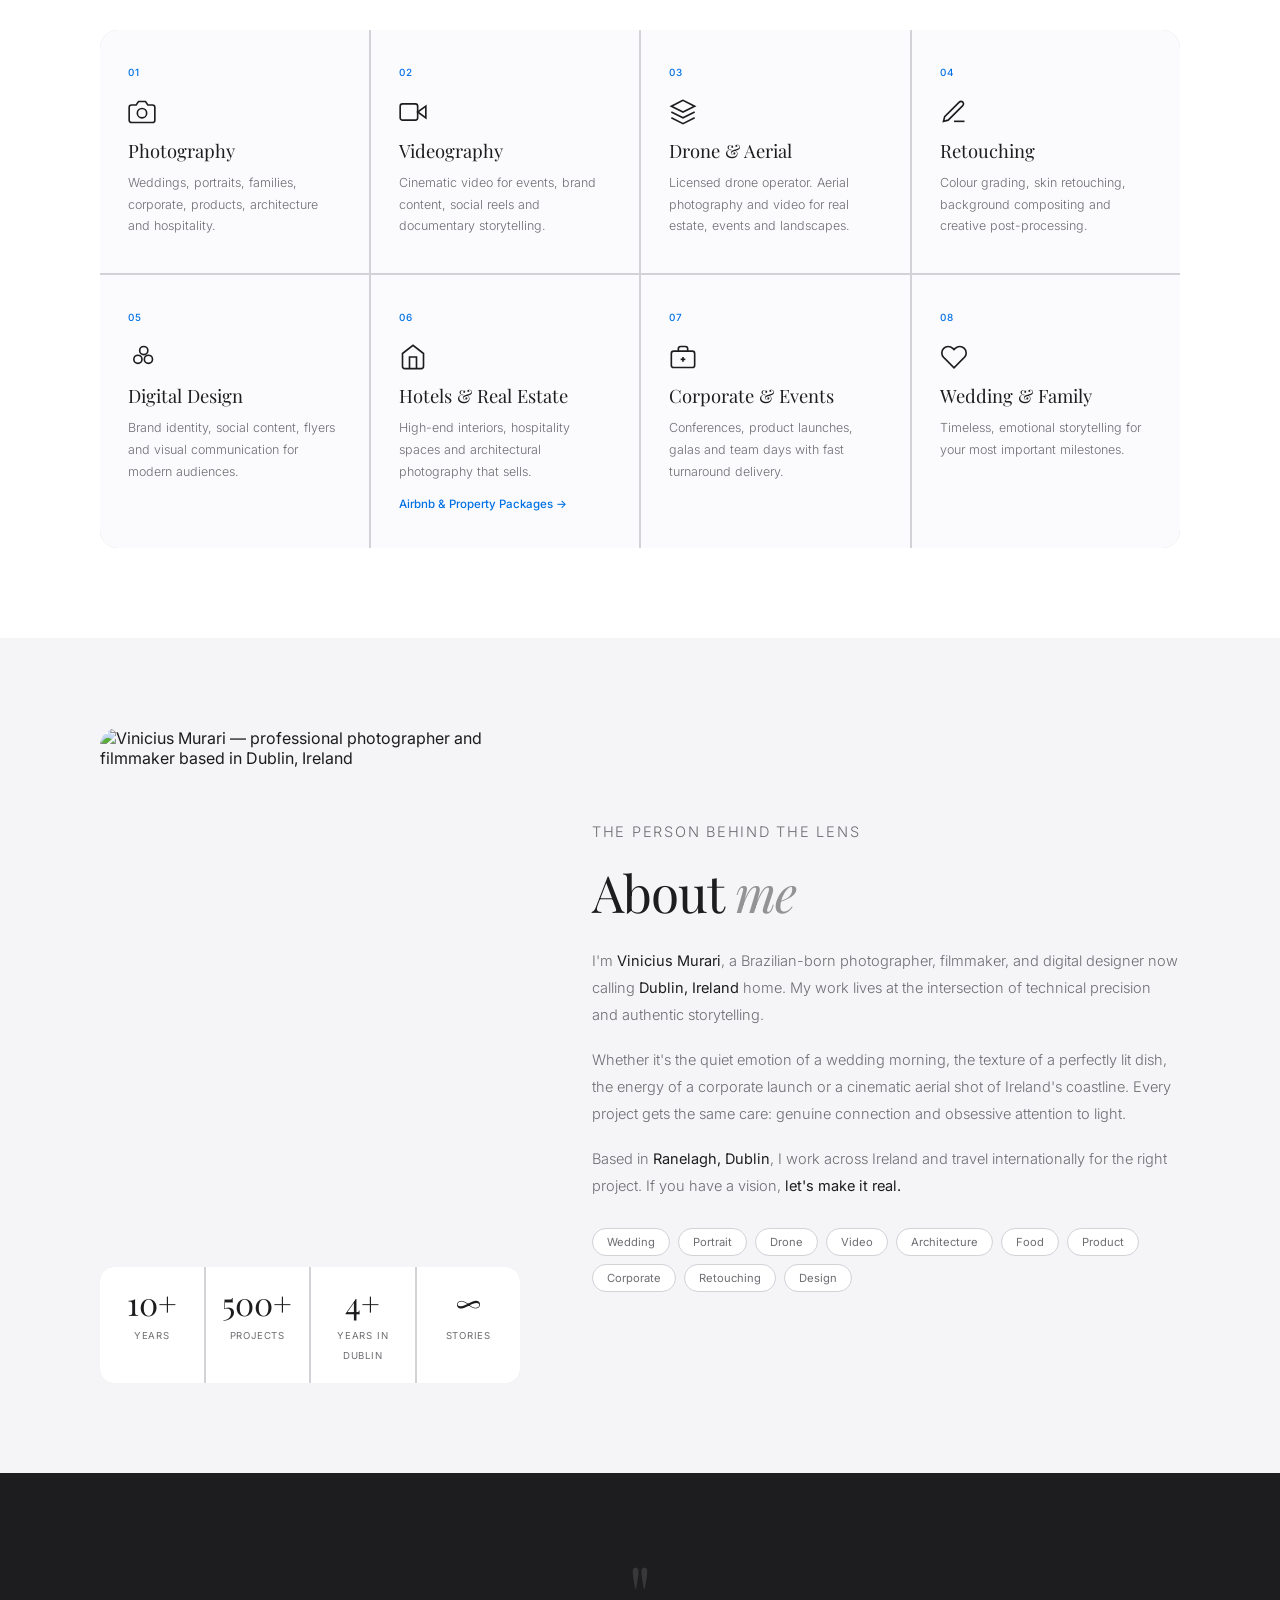
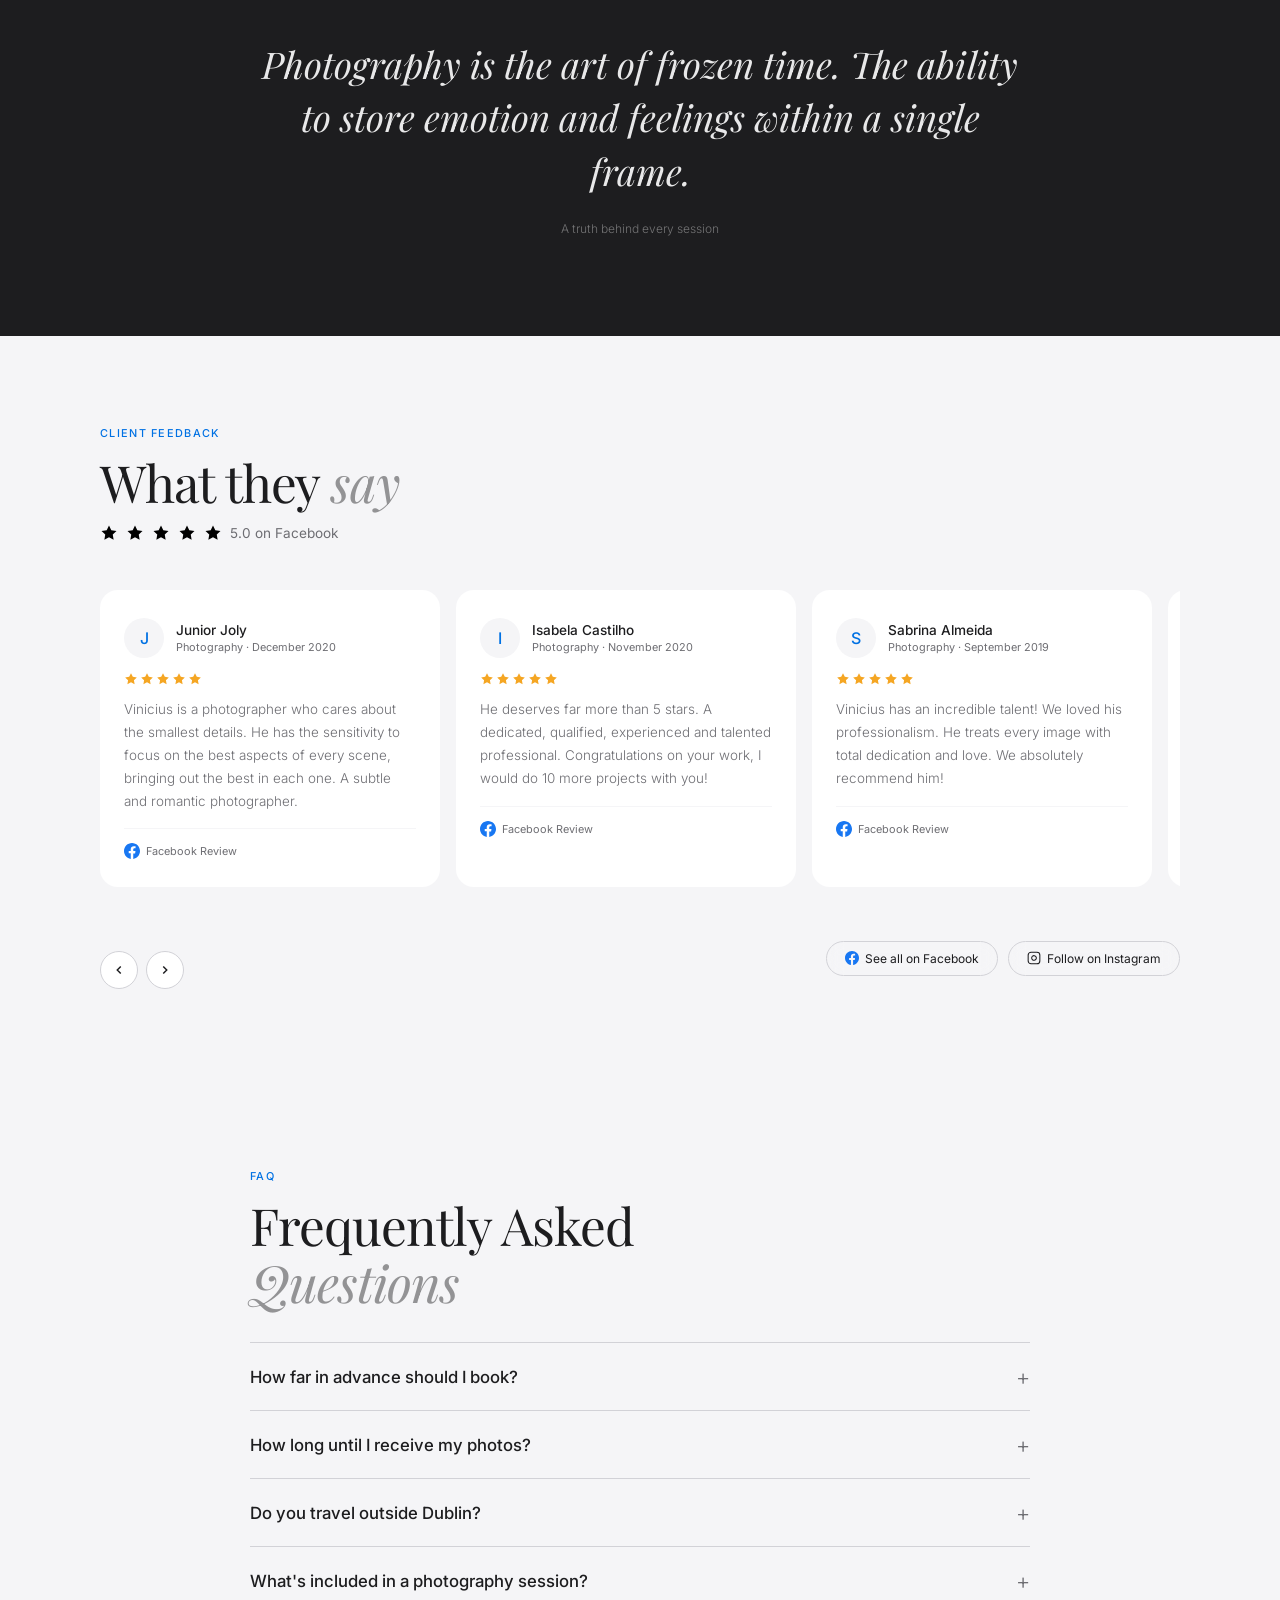
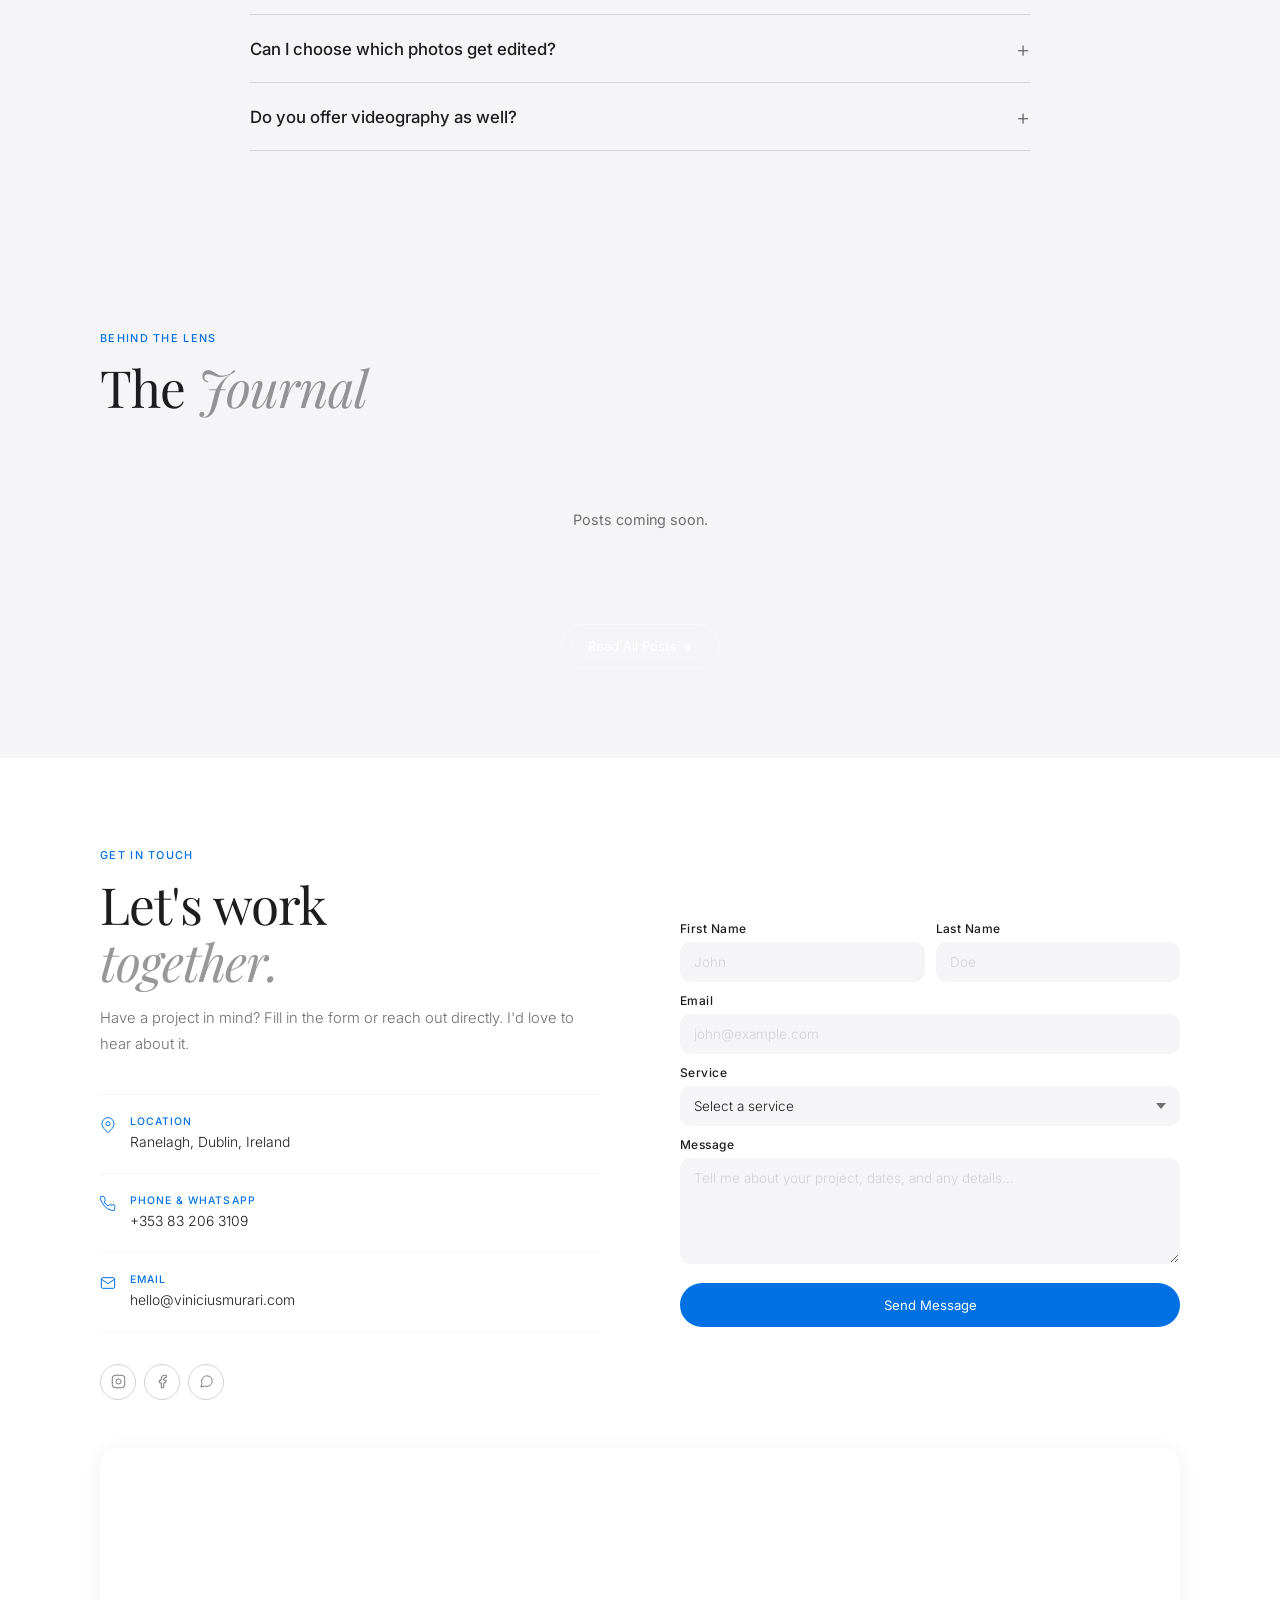
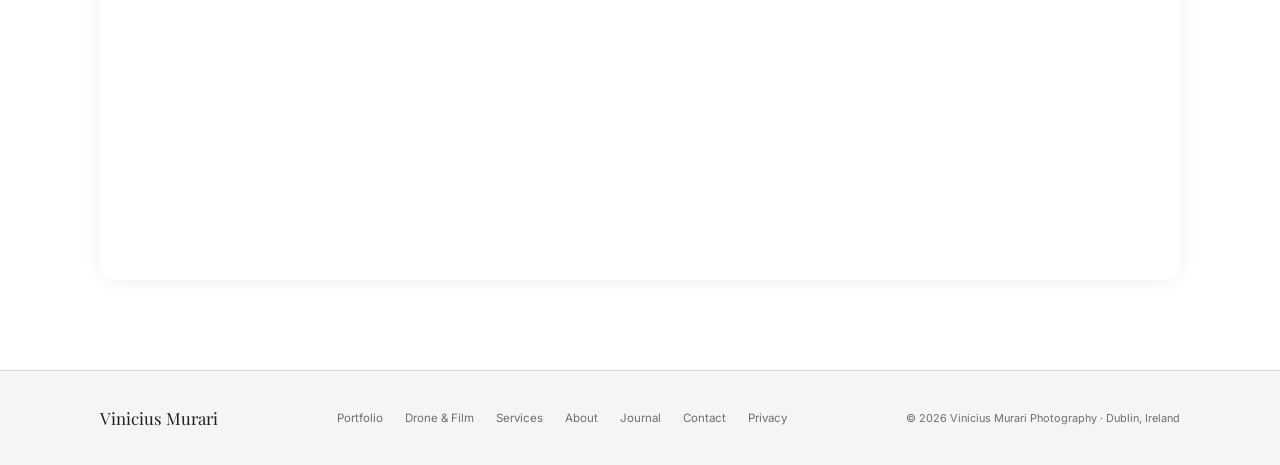
==== commit dba509b5: "fix: contact section alinhamento vertical (align-items: center) Co-Authored-By: Claude Sonnet 4.6 <n" ====
--- a/index.html
+++ b/index.html
@@ -61,7 +61,7 @@
 
   <!-- ─── Fonts & Styles ─── -->
   <link href="https://fonts.googleapis.com/css2?family=Inter:wght@300;400;500&family=Playfair+Display:ital,wght@0,400;0,500;1,400;1,500&display=swap" rel="stylesheet">
-  <link rel="stylesheet" href="styles.css?v=37">
+  <link rel="stylesheet" href="styles.css?v=38">
 
   <!-- ─── JSON-LD Structured Data ─── -->
 
--- a/styles.css
+++ b/styles.css
@@ -399,7 +399,7 @@
 
 /* ─── Contact ─── */
 #contact { background: var(--white); }
-.contact-g { display: grid; grid-template-columns: 1fr 1fr; gap: 80px; align-items: start; }
+.contact-g { display: grid; grid-template-columns: 1fr 1fr; gap: 80px; align-items: center; }
 .cd { display: flex; gap: 14px; padding: 20px 0; border-bottom: 1px solid var(--bg); }
 .cd:first-of-type { border-top: 1px solid var(--bg); }
 .cd-ico { width: 16px; height: 16px; color: var(--blue); margin-top: 2px; flex-shrink: 0; }
